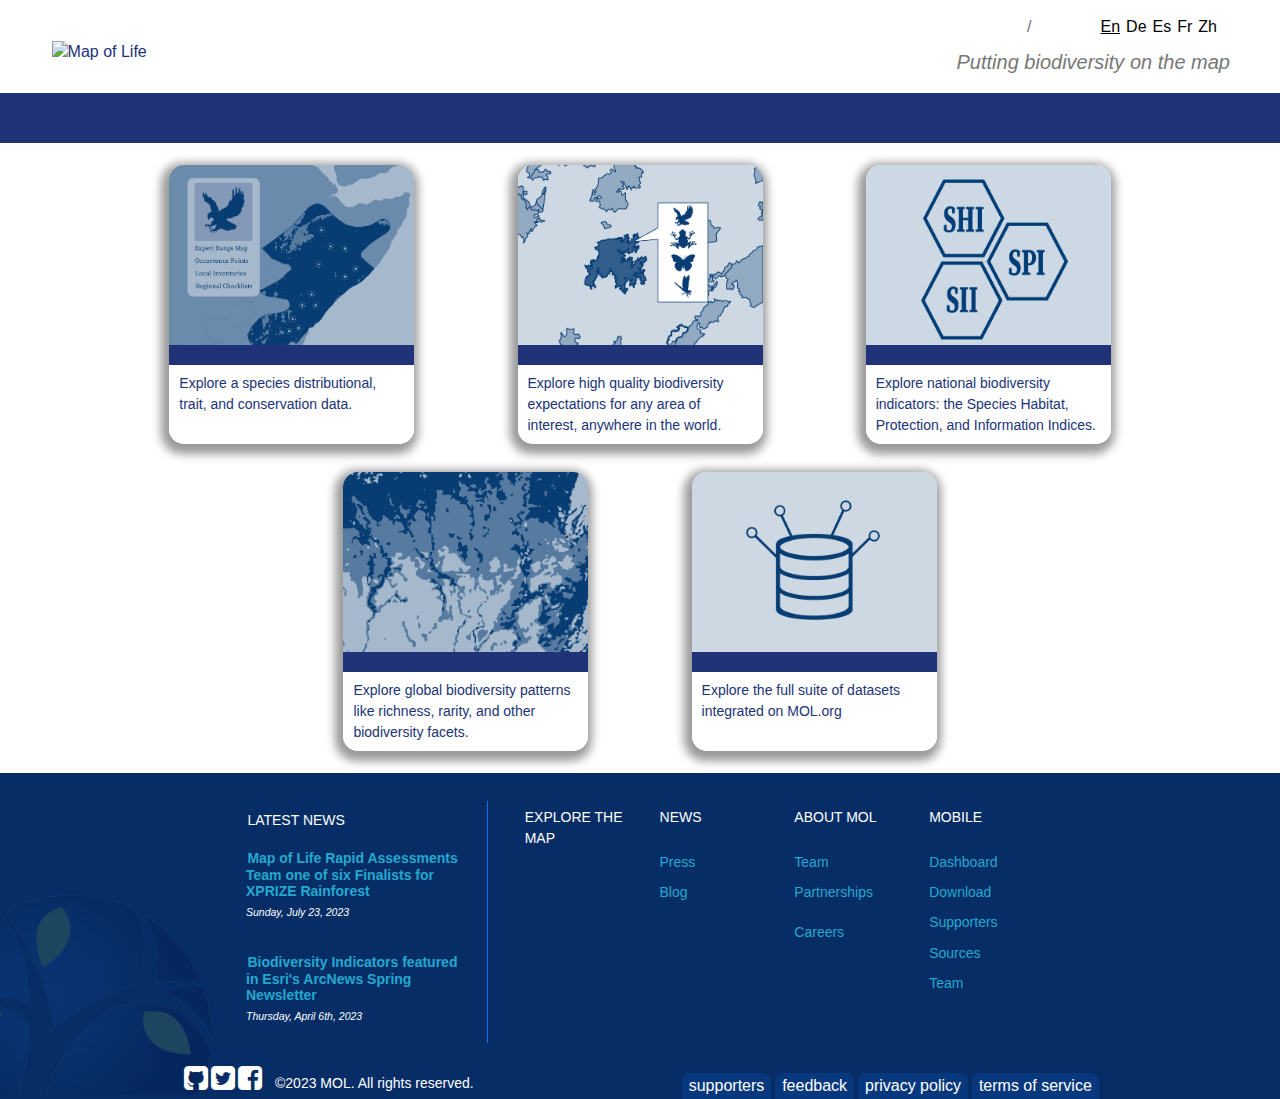
==== index.html @ b227415d "Auto-generated commit" ====
<!DOCTYPE html><html lang="en" data-critters-container=""><head><link rel="preconnect" href="https://mapoflife.github.io/landing-dev/https://fonts.gstatic.com" crossorigin="">
    <meta charset="utf-8">
    <title>Map of Life</title>
    <base href="/landing-dev">
    <meta name="viewport" content="width=device-width, initial-scale=1">
    <link rel="icon" type="image/x-icon" href="https://mapoflife.github.io/landing-dev/favicon.ico">
    <meta content="en" id="mol-lang">
    <meta content="/landing/" id="mol-url">
    <!-- <link class="no-prefix" href="https://fonts.googleapis.com/css?family=Roboto:300,400,500&display=swap" rel="stylesheet">-->
    <style type="text/css">@font-face{font-family:'Material Icons';font-style:normal;font-weight:400;src:url(https://fonts.gstatic.com/s/materialicons/v140/flUhRq6tzZclQEJ-Vdg-IuiaDsNcIhQ8tQ.woff2) format('woff2');}.material-icons{font-family:'Material Icons';font-weight:normal;font-style:normal;font-size:24px;line-height:1;letter-spacing:normal;text-transform:none;display:inline-block;white-space:nowrap;word-wrap:normal;direction:ltr;-webkit-font-feature-settings:'liga';-webkit-font-smoothing:antialiased;}</style>
  <style>@import"https://fonts.googleapis.com/css?family=Fira+Sans:400,500,500italic,400italic,300,300italic";@import"https://fonts.googleapis.com/icon?family=Material+Icons";html{--mat-option-selected-state-label-text-color:#203378;--mat-option-label-text-color:rgba(0, 0, 0, .87);--mat-option-hover-state-layer-color:rgba(0, 0, 0, .04);--mat-option-focus-state-layer-color:rgba(0, 0, 0, .04);--mat-option-selected-state-layer-color:rgba(0, 0, 0, .04)}html{--mat-optgroup-label-text-color:rgba(0, 0, 0, .87)}html{--mdc-filled-text-field-caret-color:#203378;--mdc-filled-text-field-focus-active-indicator-color:#203378;--mdc-filled-text-field-focus-label-text-color:rgba(32, 51, 120, .87);--mdc-filled-text-field-container-color:whitesmoke;--mdc-filled-text-field-disabled-container-color:#fafafa;--mdc-filled-text-field-label-text-color:rgba(0, 0, 0, .6);--mdc-filled-text-field-disabled-label-text-color:rgba(0, 0, 0, .38);--mdc-filled-text-field-input-text-color:rgba(0, 0, 0, .87);--mdc-filled-text-field-disabled-input-text-color:rgba(0, 0, 0, .38);--mdc-filled-text-field-input-text-placeholder-color:rgba(0, 0, 0, .6);--mdc-filled-text-field-error-focus-label-text-color:#e53935;--mdc-filled-text-field-error-label-text-color:#e53935;--mdc-filled-text-field-error-caret-color:#e53935;--mdc-filled-text-field-active-indicator-color:rgba(0, 0, 0, .42);--mdc-filled-text-field-disabled-active-indicator-color:rgba(0, 0, 0, .06);--mdc-filled-text-field-hover-active-indicator-color:rgba(0, 0, 0, .87);--mdc-filled-text-field-error-active-indicator-color:#e53935;--mdc-filled-text-field-error-focus-active-indicator-color:#e53935;--mdc-filled-text-field-error-hover-active-indicator-color:#e53935;--mdc-outlined-text-field-caret-color:#203378;--mdc-outlined-text-field-focus-outline-color:#203378;--mdc-outlined-text-field-focus-label-text-color:rgba(32, 51, 120, .87);--mdc-outlined-text-field-label-text-color:rgba(0, 0, 0, .6);--mdc-outlined-text-field-disabled-label-text-color:rgba(0, 0, 0, .38);--mdc-outlined-text-field-input-text-color:rgba(0, 0, 0, .87);--mdc-outlined-text-field-disabled-input-text-color:rgba(0, 0, 0, .38);--mdc-outlined-text-field-input-text-placeholder-color:rgba(0, 0, 0, .6);--mdc-outlined-text-field-error-caret-color:#e53935;--mdc-outlined-text-field-error-focus-label-text-color:#e53935;--mdc-outlined-text-field-error-label-text-color:#e53935;--mdc-outlined-text-field-outline-color:rgba(0, 0, 0, .38);--mdc-outlined-text-field-disabled-outline-color:rgba(0, 0, 0, .06);--mdc-outlined-text-field-hover-outline-color:rgba(0, 0, 0, .87);--mdc-outlined-text-field-error-focus-outline-color:#e53935;--mdc-outlined-text-field-error-hover-outline-color:#e53935;--mdc-outlined-text-field-error-outline-color:#e53935;--mat-form-field-disabled-input-text-placeholder-color:rgba(0, 0, 0, .38)}html{--mat-select-panel-background-color:white;--mat-select-enabled-trigger-text-color:rgba(0, 0, 0, .87);--mat-select-disabled-trigger-text-color:rgba(0, 0, 0, .38);--mat-select-placeholder-text-color:rgba(0, 0, 0, .6);--mat-select-enabled-arrow-color:rgba(0, 0, 0, .54);--mat-select-disabled-arrow-color:rgba(0, 0, 0, .38);--mat-select-focused-arrow-color:rgba(32, 51, 120, .87);--mat-select-invalid-arrow-color:rgba(229, 57, 53, .87)}html{--mat-autocomplete-background-color:white}html{--mat-menu-item-label-text-color:rgba(0, 0, 0, .87);--mat-menu-item-icon-color:rgba(0, 0, 0, .87);--mat-menu-item-hover-state-layer-color:rgba(0, 0, 0, .04);--mat-menu-item-focus-state-layer-color:rgba(0, 0, 0, .04);--mat-menu-container-color:white}html{--mat-paginator-container-text-color:rgba(0, 0, 0, .87);--mat-paginator-container-background-color:white;--mat-paginator-enabled-icon-color:rgba(0, 0, 0, .54);--mat-paginator-disabled-icon-color:rgba(0, 0, 0, .12)}html{--mat-paginator-container-size:56px}html{--mdc-checkbox-disabled-selected-icon-color:rgba(0, 0, 0, .38);--mdc-checkbox-disabled-unselected-icon-color:rgba(0, 0, 0, .38);--mdc-checkbox-selected-checkmark-color:#fff;--mdc-checkbox-selected-focus-icon-color:#394aae;--mdc-checkbox-selected-hover-icon-color:#394aae;--mdc-checkbox-selected-icon-color:#394aae;--mdc-checkbox-selected-pressed-icon-color:#394aae;--mdc-checkbox-unselected-focus-icon-color:#212121;--mdc-checkbox-unselected-hover-icon-color:#212121;--mdc-checkbox-unselected-icon-color:rgba(0, 0, 0, .54);--mdc-checkbox-unselected-pressed-icon-color:rgba(0, 0, 0, .54);--mdc-checkbox-selected-focus-state-layer-color:#394aae;--mdc-checkbox-selected-hover-state-layer-color:#394aae;--mdc-checkbox-selected-pressed-state-layer-color:#394aae;--mdc-checkbox-unselected-focus-state-layer-color:black;--mdc-checkbox-unselected-hover-state-layer-color:black;--mdc-checkbox-unselected-pressed-state-layer-color:black}html{--mdc-checkbox-state-layer-size:40px}html{--mat-table-background-color:white;--mat-table-header-headline-color:rgba(0, 0, 0, .87);--mat-table-row-item-label-text-color:rgba(0, 0, 0, .87);--mat-table-row-item-outline-color:rgba(0, 0, 0, .12)}html{--mat-table-header-container-height:56px;--mat-table-footer-container-height:52px;--mat-table-row-item-container-height:52px}html{--mat-badge-background-color:#203378;--mat-badge-text-color:white;--mat-badge-disabled-state-background-color:#b9b9b9;--mat-badge-disabled-state-text-color:rgba(0, 0, 0, .38)}html{--mat-bottom-sheet-container-text-color:rgba(0, 0, 0, .87);--mat-bottom-sheet-container-background-color:white}html{--mat-legacy-button-toggle-text-color:rgba(0, 0, 0, .38);--mat-legacy-button-toggle-state-layer-color:rgba(0, 0, 0, .12);--mat-legacy-button-toggle-selected-state-text-color:rgba(0, 0, 0, .54);--mat-legacy-button-toggle-selected-state-background-color:#e0e0e0;--mat-legacy-button-toggle-disabled-state-text-color:rgba(0, 0, 0, .26);--mat-legacy-button-toggle-disabled-state-background-color:#eeeeee;--mat-legacy-button-toggle-disabled-selected-state-background-color:#bdbdbd;--mat-standard-button-toggle-text-color:rgba(0, 0, 0, .87);--mat-standard-button-toggle-background-color:white;--mat-standard-button-toggle-state-layer-color:black;--mat-standard-button-toggle-selected-state-background-color:#e0e0e0;--mat-standard-button-toggle-selected-state-text-color:rgba(0, 0, 0, .87);--mat-standard-button-toggle-disabled-state-text-color:rgba(0, 0, 0, .26);--mat-standard-button-toggle-disabled-state-background-color:white;--mat-standard-button-toggle-disabled-selected-state-text-color:rgba(0, 0, 0, .87);--mat-standard-button-toggle-disabled-selected-state-background-color:#bdbdbd;--mat-standard-button-toggle-divider-color:#e0e0e0}html{--mat-standard-button-toggle-height:48px}html{--mat-datepicker-calendar-date-selected-state-text-color:white;--mat-datepicker-calendar-date-selected-state-background-color:#203378;--mat-datepicker-calendar-date-selected-disabled-state-background-color:rgba(32, 51, 120, .4);--mat-datepicker-calendar-date-today-selected-state-outline-color:white;--mat-datepicker-calendar-date-focus-state-background-color:rgba(32, 51, 120, .3);--mat-datepicker-calendar-date-hover-state-background-color:rgba(32, 51, 120, .3);--mat-datepicker-toggle-active-state-icon-color:#203378;--mat-datepicker-calendar-date-in-range-state-background-color:rgba(32, 51, 120, .2);--mat-datepicker-calendar-date-in-comparison-range-state-background-color:rgba(249, 171, 0, .2);--mat-datepicker-calendar-date-in-overlap-range-state-background-color:#a8dab5;--mat-datepicker-calendar-date-in-overlap-range-selected-state-background-color:#46a35e;--mat-datepicker-toggle-icon-color:rgba(0, 0, 0, .54);--mat-datepicker-calendar-body-label-text-color:rgba(0, 0, 0, .54);--mat-datepicker-calendar-period-button-icon-color:rgba(0, 0, 0, .54);--mat-datepicker-calendar-navigation-button-icon-color:rgba(0, 0, 0, .54);--mat-datepicker-calendar-header-divider-color:rgba(0, 0, 0, .12);--mat-datepicker-calendar-header-text-color:rgba(0, 0, 0, .54);--mat-datepicker-calendar-date-today-outline-color:rgba(0, 0, 0, .38);--mat-datepicker-calendar-date-today-disabled-state-outline-color:rgba(0, 0, 0, .18);--mat-datepicker-calendar-date-text-color:rgba(0, 0, 0, .87);--mat-datepicker-calendar-date-outline-color:transparent;--mat-datepicker-calendar-date-disabled-state-text-color:rgba(0, 0, 0, .38);--mat-datepicker-calendar-date-preview-state-outline-color:rgba(0, 0, 0, .24);--mat-datepicker-range-input-separator-color:rgba(0, 0, 0, .87);--mat-datepicker-range-input-disabled-state-separator-color:rgba(0, 0, 0, .38);--mat-datepicker-range-input-disabled-state-text-color:rgba(0, 0, 0, .38);--mat-datepicker-calendar-container-background-color:white;--mat-datepicker-calendar-container-text-color:rgba(0, 0, 0, .87)}html{--mat-divider-color:rgba(0, 0, 0, .12)}html{--mat-expansion-container-background-color:white;--mat-expansion-container-text-color:rgba(0, 0, 0, .87);--mat-expansion-actions-divider-color:rgba(0, 0, 0, .12);--mat-expansion-header-hover-state-layer-color:rgba(0, 0, 0, .04);--mat-expansion-header-focus-state-layer-color:rgba(0, 0, 0, .04);--mat-expansion-header-disabled-state-text-color:rgba(0, 0, 0, .26);--mat-expansion-header-text-color:rgba(0, 0, 0, .87);--mat-expansion-header-description-color:rgba(0, 0, 0, .54);--mat-expansion-header-indicator-color:rgba(0, 0, 0, .54)}html{--mat-expansion-header-collapsed-state-height:48px;--mat-expansion-header-expanded-state-height:64px}html{--mat-icon-color:inherit}html{--mat-sidenav-container-divider-color:rgba(0, 0, 0, .12);--mat-sidenav-container-background-color:white;--mat-sidenav-container-text-color:rgba(0, 0, 0, .87);--mat-sidenav-content-background-color:#fafafa;--mat-sidenav-content-text-color:rgba(0, 0, 0, .87);--mat-sidenav-scrim-color:rgba(0, 0, 0, .6)}html{--mat-stepper-header-icon-foreground-color:white;--mat-stepper-header-selected-state-icon-background-color:#203378;--mat-stepper-header-selected-state-icon-foreground-color:white;--mat-stepper-header-done-state-icon-background-color:#203378;--mat-stepper-header-done-state-icon-foreground-color:white;--mat-stepper-header-edit-state-icon-background-color:#203378;--mat-stepper-header-edit-state-icon-foreground-color:white;--mat-stepper-container-color:white;--mat-stepper-line-color:rgba(0, 0, 0, .12);--mat-stepper-header-hover-state-layer-color:rgba(0, 0, 0, .04);--mat-stepper-header-focus-state-layer-color:rgba(0, 0, 0, .04);--mat-stepper-header-label-text-color:rgba(0, 0, 0, .54);--mat-stepper-header-optional-label-text-color:rgba(0, 0, 0, .54);--mat-stepper-header-selected-state-label-text-color:rgba(0, 0, 0, .87);--mat-stepper-header-error-state-label-text-color:#e53935;--mat-stepper-header-icon-background-color:rgba(0, 0, 0, .54);--mat-stepper-header-error-state-icon-foreground-color:#e53935;--mat-stepper-header-error-state-icon-background-color:transparent}html{--mat-stepper-header-height:72px}html{--mat-toolbar-container-background-color:whitesmoke;--mat-toolbar-container-text-color:rgba(0, 0, 0, .87)}html{--mat-toolbar-standard-height:64px;--mat-toolbar-mobile-height:56px}body{font-family:Fira Sans,helvetica neue,Helvetica,Arial,lucida grande,sans-serif;font-weight:300;font-size:16px}html{height:100%;position:relative}body{height:100%;line-height:21px}html,body{height:100%}body{margin:0;font-family:Roboto,Helvetica Neue,sans-serif}html{scroll-behavior:smooth}body{font-family:Fira Sans Light,Helvetica Neue,Helvetica,Arial,Lucida Grande,sans-serif;font-weight:300;font-size:16px}html{min-height:100%;position:relative}body{line-height:21px}</style><link rel="stylesheet" href="https://mapoflife.github.io/landing-dev/styles.5b2dd0f882058c4e.css" media="print" onload="this.media='all'"><noscript><link rel="stylesheet" href="styles.5b2dd0f882058c4e.css"></noscript></head>
  <body class="mat-typography">
    <mol-root></mol-root>
  <script src="https://mapoflife.github.io/landing-dev/runtime.eef18d1cd9aa969c.js" type="module"></script><script src="https://mapoflife.github.io/landing-dev/polyfills.55c66929d2c905f0.js" type="module"></script><script src="https://mapoflife.github.io/landing-dev/scripts.741918227cf5d3e3.js" defer=""></script><script src="https://mapoflife.github.io/landing-dev/main.33355960b4bcccb6.js" type="module"></script>

</body></html>
---- styles.5b2dd0f882058c4e.css ----
@import"https://fonts.googleapis.com/css?family=Fira+Sans:400,500,500italic,400italic,300,300italic";@import"https://fonts.googleapis.com/icon?family=Material+Icons";.mat-ripple{overflow:hidden;position:relative}.mat-ripple:not(:empty){transform:translateZ(0)}.mat-ripple.mat-ripple-unbounded{overflow:visible}.mat-ripple-element{position:absolute;border-radius:50%;pointer-events:none;transition:opacity,transform 0ms cubic-bezier(0,0,.2,1);transform:scale3d(0,0,0)}.cdk-high-contrast-active .mat-ripple-element{display:none}.cdk-visually-hidden{border:0;clip:rect(0 0 0 0);height:1px;margin:-1px;overflow:hidden;padding:0;position:absolute;width:1px;white-space:nowrap;outline:0;-webkit-appearance:none;-moz-appearance:none;left:0}[dir=rtl] .cdk-visually-hidden{left:auto;right:0}.cdk-overlay-backdrop{position:absolute;inset:0;z-index:1000;pointer-events:auto;-webkit-tap-highlight-color:transparent;transition:opacity .4s cubic-bezier(.25,.8,.25,1);opacity:0}textarea.cdk-textarea-autosize{resize:none}textarea.cdk-textarea-autosize-measuring{padding:2px 0!important;box-sizing:content-box!important;height:auto!important;overflow:hidden!important}textarea.cdk-textarea-autosize-measuring-firefox{padding:2px 0!important;box-sizing:content-box!important;height:0!important}@keyframes cdk-text-field-autofill-start{}@keyframes cdk-text-field-autofill-end{}.cdk-text-field-autofill-monitored:-webkit-autofill{animation:cdk-text-field-autofill-start 0s 1ms}.cdk-text-field-autofill-monitored:not(:-webkit-autofill){animation:cdk-text-field-autofill-end 0s 1ms}.mat-focus-indicator{position:relative}.mat-focus-indicator:before{inset:0;position:absolute;box-sizing:border-box;pointer-events:none;display:var(--mat-focus-indicator-display, none);border:var(--mat-focus-indicator-border-width, 3px) var(--mat-focus-indicator-border-style, solid) var(--mat-focus-indicator-border-color, transparent);border-radius:var(--mat-focus-indicator-border-radius, 4px)}.mat-focus-indicator:focus:before{content:""}.cdk-high-contrast-active{--mat-focus-indicator-display: block}.mat-mdc-focus-indicator{position:relative}.mat-mdc-focus-indicator:before{inset:0;position:absolute;box-sizing:border-box;pointer-events:none;display:var(--mat-mdc-focus-indicator-display, none);border:var(--mat-mdc-focus-indicator-border-width, 3px) var(--mat-mdc-focus-indicator-border-style, solid) var(--mat-mdc-focus-indicator-border-color, transparent);border-radius:var(--mat-mdc-focus-indicator-border-radius, 4px)}.mat-mdc-focus-indicator:focus:before{content:""}.cdk-high-contrast-active{--mat-mdc-focus-indicator-display: block}.mat-ripple-element{background-color:#0000001a}html{--mat-option-selected-state-label-text-color: #203378;--mat-option-label-text-color: rgba(0, 0, 0, .87);--mat-option-hover-state-layer-color: rgba(0, 0, 0, .04);--mat-option-focus-state-layer-color: rgba(0, 0, 0, .04);--mat-option-selected-state-layer-color: rgba(0, 0, 0, .04)}.mat-accent{--mat-option-selected-state-label-text-color: #394aae}.mat-warn{--mat-option-selected-state-label-text-color: #e53935}html{--mat-optgroup-label-text-color: rgba(0, 0, 0, .87)}.mat-pseudo-checkbox-full{color:#0000008a}.mat-pseudo-checkbox-full.mat-pseudo-checkbox-disabled{color:#b0b0b0}.mat-primary .mat-pseudo-checkbox-checked.mat-pseudo-checkbox-minimal:after,.mat-primary .mat-pseudo-checkbox-indeterminate.mat-pseudo-checkbox-minimal:after{color:#203378}.mat-primary .mat-pseudo-checkbox-checked.mat-pseudo-checkbox-full,.mat-primary .mat-pseudo-checkbox-indeterminate.mat-pseudo-checkbox-full{background:#203378}.mat-primary .mat-pseudo-checkbox-checked.mat-pseudo-checkbox-full:after,.mat-primary .mat-pseudo-checkbox-indeterminate.mat-pseudo-checkbox-full:after{color:#fafafa}.mat-pseudo-checkbox-checked.mat-pseudo-checkbox-minimal:after,.mat-pseudo-checkbox-indeterminate.mat-pseudo-checkbox-minimal:after{color:#394aae}.mat-pseudo-checkbox-checked.mat-pseudo-checkbox-full,.mat-pseudo-checkbox-indeterminate.mat-pseudo-checkbox-full{background:#394aae}.mat-pseudo-checkbox-checked.mat-pseudo-checkbox-full:after,.mat-pseudo-checkbox-indeterminate.mat-pseudo-checkbox-full:after{color:#fafafa}.mat-accent .mat-pseudo-checkbox-checked.mat-pseudo-checkbox-minimal:after,.mat-accent .mat-pseudo-checkbox-indeterminate.mat-pseudo-checkbox-minimal:after{color:#394aae}.mat-accent .mat-pseudo-checkbox-checked.mat-pseudo-checkbox-full,.mat-accent .mat-pseudo-checkbox-indeterminate.mat-pseudo-checkbox-full{background:#394aae}.mat-accent .mat-pseudo-checkbox-checked.mat-pseudo-checkbox-full:after,.mat-accent .mat-pseudo-checkbox-indeterminate.mat-pseudo-checkbox-full:after{color:#fafafa}.mat-warn .mat-pseudo-checkbox-checked.mat-pseudo-checkbox-minimal:after,.mat-warn .mat-pseudo-checkbox-indeterminate.mat-pseudo-checkbox-minimal:after{color:#e53935}.mat-warn .mat-pseudo-checkbox-checked.mat-pseudo-checkbox-full,.mat-warn .mat-pseudo-checkbox-indeterminate.mat-pseudo-checkbox-full{background:#e53935}.mat-warn .mat-pseudo-checkbox-checked.mat-pseudo-checkbox-full:after,.mat-warn .mat-pseudo-checkbox-indeterminate.mat-pseudo-checkbox-full:after{color:#fafafa}.mat-pseudo-checkbox-disabled.mat-pseudo-checkbox-checked.mat-pseudo-checkbox-minimal:after,.mat-pseudo-checkbox-disabled.mat-pseudo-checkbox-indeterminate.mat-pseudo-checkbox-minimal:after{color:#b0b0b0}.mat-pseudo-checkbox-disabled.mat-pseudo-checkbox-checked.mat-pseudo-checkbox-full,.mat-pseudo-checkbox-disabled.mat-pseudo-checkbox-indeterminate.mat-pseudo-checkbox-full{background:#b0b0b0}.mat-app-background{background-color:#fafafa;color:#000000de}.mat-elevation-z0,.mat-mdc-elevation-specific.mat-elevation-z0{box-shadow:0 0 #0003,0 0 #00000024,0 0 #0000001f}.mat-elevation-z1,.mat-mdc-elevation-specific.mat-elevation-z1{box-shadow:0 2px 1px -1px #0003,0 1px 1px #00000024,0 1px 3px #0000001f}.mat-elevation-z2,.mat-mdc-elevation-specific.mat-elevation-z2{box-shadow:0 3px 1px -2px #0003,0 2px 2px #00000024,0 1px 5px #0000001f}.mat-elevation-z3,.mat-mdc-elevation-specific.mat-elevation-z3{box-shadow:0 3px 3px -2px #0003,0 3px 4px #00000024,0 1px 8px #0000001f}.mat-elevation-z4,.mat-mdc-elevation-specific.mat-elevation-z4{box-shadow:0 2px 4px -1px #0003,0 4px 5px #00000024,0 1px 10px #0000001f}.mat-elevation-z5,.mat-mdc-elevation-specific.mat-elevation-z5{box-shadow:0 3px 5px -1px #0003,0 5px 8px #00000024,0 1px 14px #0000001f}.mat-elevation-z6,.mat-mdc-elevation-specific.mat-elevation-z6{box-shadow:0 3px 5px -1px #0003,0 6px 10px #00000024,0 1px 18px #0000001f}.mat-elevation-z7,.mat-mdc-elevation-specific.mat-elevation-z7{box-shadow:0 4px 5px -2px #0003,0 7px 10px 1px #00000024,0 2px 16px 1px #0000001f}.mat-elevation-z8,.mat-mdc-elevation-specific.mat-elevation-z8{box-shadow:0 5px 5px -3px #0003,0 8px 10px 1px #00000024,0 3px 14px 2px #0000001f}.mat-elevation-z9,.mat-mdc-elevation-specific.mat-elevation-z9{box-shadow:0 5px 6px -3px #0003,0 9px 12px 1px #00000024,0 3px 16px 2px #0000001f}.mat-elevation-z10,.mat-mdc-elevation-specific.mat-elevation-z10{box-shadow:0 6px 6px -3px #0003,0 10px 14px 1px #00000024,0 4px 18px 3px #0000001f}.mat-elevation-z11,.mat-mdc-elevation-specific.mat-elevation-z11{box-shadow:0 6px 7px -4px #0003,0 11px 15px 1px #00000024,0 4px 20px 3px #0000001f}.mat-elevation-z12,.mat-mdc-elevation-specific.mat-elevation-z12{box-shadow:0 7px 8px -4px #0003,0 12px 17px 2px #00000024,0 5px 22px 4px #0000001f}.mat-elevation-z13,.mat-mdc-elevation-specific.mat-elevation-z13{box-shadow:0 7px 8px -4px #0003,0 13px 19px 2px #00000024,0 5px 24px 4px #0000001f}.mat-elevation-z14,.mat-mdc-elevation-specific.mat-elevation-z14{box-shadow:0 7px 9px -4px #0003,0 14px 21px 2px #00000024,0 5px 26px 4px #0000001f}.mat-elevation-z15,.mat-mdc-elevation-specific.mat-elevation-z15{box-shadow:0 8px 9px -5px #0003,0 15px 22px 2px #00000024,0 6px 28px 5px #0000001f}.mat-elevation-z16,.mat-mdc-elevation-specific.mat-elevation-z16{box-shadow:0 8px 10px -5px #0003,0 16px 24px 2px #00000024,0 6px 30px 5px #0000001f}.mat-elevation-z17,.mat-mdc-elevation-specific.mat-elevation-z17{box-shadow:0 8px 11px -5px #0003,0 17px 26px 2px #00000024,0 6px 32px 5px #0000001f}.mat-elevation-z18,.mat-mdc-elevation-specific.mat-elevation-z18{box-shadow:0 9px 11px -5px #0003,0 18px 28px 2px #00000024,0 7px 34px 6px #0000001f}.mat-elevation-z19,.mat-mdc-elevation-specific.mat-elevation-z19{box-shadow:0 9px 12px -6px #0003,0 19px 29px 2px #00000024,0 7px 36px 6px #0000001f}.mat-elevation-z20,.mat-mdc-elevation-specific.mat-elevation-z20{box-shadow:0 10px 13px -6px #0003,0 20px 31px 3px #00000024,0 8px 38px 7px #0000001f}.mat-elevation-z21,.mat-mdc-elevation-specific.mat-elevation-z21{box-shadow:0 10px 13px -6px #0003,0 21px 33px 3px #00000024,0 8px 40px 7px #0000001f}.mat-elevation-z22,.mat-mdc-elevation-specific.mat-elevation-z22{box-shadow:0 10px 14px -6px #0003,0 22px 35px 3px #00000024,0 8px 42px 7px #0000001f}.mat-elevation-z23,.mat-mdc-elevation-specific.mat-elevation-z23{box-shadow:0 11px 14px -7px #0003,0 23px 36px 3px #00000024,0 9px 44px 8px #0000001f}.mat-elevation-z24,.mat-mdc-elevation-specific.mat-elevation-z24{box-shadow:0 11px 15px -7px #0003,0 24px 38px 3px #00000024,0 9px 46px 8px #0000001f}.mat-theme-loaded-marker{display:none}.mat-mdc-card{--mdc-elevated-card-container-color: white;--mdc-elevated-card-container-elevation: 0px 2px 1px -1px rgba(0, 0, 0, .2), 0px 1px 1px 0px rgba(0, 0, 0, .14), 0px 1px 3px 0px rgba(0, 0, 0, .12);--mdc-outlined-card-container-color: white;--mdc-outlined-card-outline-color: rgba(0, 0, 0, .12);--mdc-outlined-card-container-elevation: 0px 0px 0px 0px rgba(0, 0, 0, .2), 0px 0px 0px 0px rgba(0, 0, 0, .14), 0px 0px 0px 0px rgba(0, 0, 0, .12);--mat-card-subtitle-text-color: rgba(0, 0, 0, .54)}.mat-mdc-progress-bar{--mdc-linear-progress-active-indicator-color: #203378;--mdc-linear-progress-track-color: rgba(32, 51, 120, .25)}.mat-mdc-progress-bar .mdc-linear-progress__buffer-dots{background-color:#20337840;background-color:var(--mdc-linear-progress-track-color, rgba(32, 51, 120, .25))}@media (forced-colors: active){.mat-mdc-progress-bar .mdc-linear-progress__buffer-dots{background-color:ButtonBorder}}@media all and (-ms-high-contrast: none),(-ms-high-contrast: active){.mat-mdc-progress-bar .mdc-linear-progress__buffer-dots{background-color:transparent;background-image:url("data:image/svg+xml,%3Csvg version='1.1' xmlns='http://www.w3.org/2000/svg' xmlns:xlink='http://www.w3.org/1999/xlink' x='0px' y='0px' enable-background='new 0 0 5 2' xml:space='preserve' viewBox='0 0 5 2' preserveAspectRatio='none slice'%3E%3Ccircle cx='1' cy='1' r='1' fill='rgba(32, 51, 120, 0.25)'/%3E%3C/svg%3E")}}.mat-mdc-progress-bar .mdc-linear-progress__buffer-bar{background-color:#20337840;background-color:var(--mdc-linear-progress-track-color, rgba(32, 51, 120, .25))}.mat-mdc-progress-bar.mat-accent{--mdc-linear-progress-active-indicator-color: #394aae;--mdc-linear-progress-track-color: rgba(57, 74, 174, .25)}.mat-mdc-progress-bar.mat-accent .mdc-linear-progress__buffer-dots{background-color:#394aae40;background-color:var(--mdc-linear-progress-track-color, rgba(57, 74, 174, .25))}@media (forced-colors: active){.mat-mdc-progress-bar.mat-accent .mdc-linear-progress__buffer-dots{background-color:ButtonBorder}}@media all and (-ms-high-contrast: none),(-ms-high-contrast: active){.mat-mdc-progress-bar.mat-accent .mdc-linear-progress__buffer-dots{background-color:transparent;background-image:url("data:image/svg+xml,%3Csvg version='1.1' xmlns='http://www.w3.org/2000/svg' xmlns:xlink='http://www.w3.org/1999/xlink' x='0px' y='0px' enable-background='new 0 0 5 2' xml:space='preserve' viewBox='0 0 5 2' preserveAspectRatio='none slice'%3E%3Ccircle cx='1' cy='1' r='1' fill='rgba(57, 74, 174, 0.25)'/%3E%3C/svg%3E")}}.mat-mdc-progress-bar.mat-accent .mdc-linear-progress__buffer-bar{background-color:#394aae40;background-color:var(--mdc-linear-progress-track-color, rgba(57, 74, 174, .25))}.mat-mdc-progress-bar.mat-warn{--mdc-linear-progress-active-indicator-color: #e53935;--mdc-linear-progress-track-color: rgba(229, 57, 53, .25)}@keyframes mdc-linear-progress-buffering{}.mat-mdc-progress-bar.mat-warn .mdc-linear-progress__buffer-dots{background-color:#e5393540;background-color:var(--mdc-linear-progress-track-color, rgba(229, 57, 53, .25))}@media (forced-colors: active){.mat-mdc-progress-bar.mat-warn .mdc-linear-progress__buffer-dots{background-color:ButtonBorder}}@media all and (-ms-high-contrast: none),(-ms-high-contrast: active){.mat-mdc-progress-bar.mat-warn .mdc-linear-progress__buffer-dots{background-color:transparent;background-image:url("data:image/svg+xml,%3Csvg version='1.1' xmlns='http://www.w3.org/2000/svg' xmlns:xlink='http://www.w3.org/1999/xlink' x='0px' y='0px' enable-background='new 0 0 5 2' xml:space='preserve' viewBox='0 0 5 2' preserveAspectRatio='none slice'%3E%3Ccircle cx='1' cy='1' r='1' fill='rgba(229, 57, 53, 0.25)'/%3E%3C/svg%3E")}}.mat-mdc-progress-bar.mat-warn .mdc-linear-progress__buffer-bar{background-color:#e5393540;background-color:var(--mdc-linear-progress-track-color, rgba(229, 57, 53, .25))}.mat-mdc-tooltip{--mdc-plain-tooltip-container-color: #616161;--mdc-plain-tooltip-supporting-text-color: #fff}html{--mdc-filled-text-field-caret-color: #203378;--mdc-filled-text-field-focus-active-indicator-color: #203378;--mdc-filled-text-field-focus-label-text-color: rgba(32, 51, 120, .87);--mdc-filled-text-field-container-color: whitesmoke;--mdc-filled-text-field-disabled-container-color: #fafafa;--mdc-filled-text-field-label-text-color: rgba(0, 0, 0, .6);--mdc-filled-text-field-disabled-label-text-color: rgba(0, 0, 0, .38);--mdc-filled-text-field-input-text-color: rgba(0, 0, 0, .87);--mdc-filled-text-field-disabled-input-text-color: rgba(0, 0, 0, .38);--mdc-filled-text-field-input-text-placeholder-color: rgba(0, 0, 0, .6);--mdc-filled-text-field-error-focus-label-text-color: #e53935;--mdc-filled-text-field-error-label-text-color: #e53935;--mdc-filled-text-field-error-caret-color: #e53935;--mdc-filled-text-field-active-indicator-color: rgba(0, 0, 0, .42);--mdc-filled-text-field-disabled-active-indicator-color: rgba(0, 0, 0, .06);--mdc-filled-text-field-hover-active-indicator-color: rgba(0, 0, 0, .87);--mdc-filled-text-field-error-active-indicator-color: #e53935;--mdc-filled-text-field-error-focus-active-indicator-color: #e53935;--mdc-filled-text-field-error-hover-active-indicator-color: #e53935;--mdc-outlined-text-field-caret-color: #203378;--mdc-outlined-text-field-focus-outline-color: #203378;--mdc-outlined-text-field-focus-label-text-color: rgba(32, 51, 120, .87);--mdc-outlined-text-field-label-text-color: rgba(0, 0, 0, .6);--mdc-outlined-text-field-disabled-label-text-color: rgba(0, 0, 0, .38);--mdc-outlined-text-field-input-text-color: rgba(0, 0, 0, .87);--mdc-outlined-text-field-disabled-input-text-color: rgba(0, 0, 0, .38);--mdc-outlined-text-field-input-text-placeholder-color: rgba(0, 0, 0, .6);--mdc-outlined-text-field-error-caret-color: #e53935;--mdc-outlined-text-field-error-focus-label-text-color: #e53935;--mdc-outlined-text-field-error-label-text-color: #e53935;--mdc-outlined-text-field-outline-color: rgba(0, 0, 0, .38);--mdc-outlined-text-field-disabled-outline-color: rgba(0, 0, 0, .06);--mdc-outlined-text-field-hover-outline-color: rgba(0, 0, 0, .87);--mdc-outlined-text-field-error-focus-outline-color: #e53935;--mdc-outlined-text-field-error-hover-outline-color: #e53935;--mdc-outlined-text-field-error-outline-color: #e53935;--mat-form-field-disabled-input-text-placeholder-color: rgba(0, 0, 0, .38)}.mat-mdc-form-field-error{color:var(--mdc-theme-error, #e53935)}.mat-mdc-form-field-subscript-wrapper,.mat-mdc-form-field-bottom-align:before{-moz-osx-font-smoothing:grayscale;-webkit-font-smoothing:antialiased;font-family:var(--mat-form-field-subscript-text-font);line-height:var(--mat-form-field-subscript-text-line-height);font-size:var(--mat-form-field-subscript-text-size);letter-spacing:var(--mat-form-field-subscript-text-tracking);font-weight:var(--mat-form-field-subscript-text-weight)}.mat-mdc-form-field-focus-overlay{background-color:#000000de}.mat-mdc-form-field:hover .mat-mdc-form-field-focus-overlay{opacity:.04}.mat-mdc-form-field.mat-focused .mat-mdc-form-field-focus-overlay{opacity:.12}.mat-mdc-form-field-type-mat-native-select .mat-mdc-form-field-infix:after{color:#0000008a}.mat-mdc-form-field-type-mat-native-select.mat-focused.mat-primary .mat-mdc-form-field-infix:after{color:#203378de}.mat-mdc-form-field-type-mat-native-select.mat-focused.mat-accent .mat-mdc-form-field-infix:after{color:#394aaede}.mat-mdc-form-field-type-mat-native-select.mat-focused.mat-warn .mat-mdc-form-field-infix:after{color:#e53935de}.mat-mdc-form-field-type-mat-native-select.mat-form-field-disabled .mat-mdc-form-field-infix:after{color:#00000061}.mat-mdc-form-field.mat-accent{--mdc-filled-text-field-caret-color: #394aae;--mdc-filled-text-field-focus-active-indicator-color: #394aae;--mdc-filled-text-field-focus-label-text-color: rgba(57, 74, 174, .87);--mdc-outlined-text-field-caret-color: #394aae;--mdc-outlined-text-field-focus-outline-color: #394aae;--mdc-outlined-text-field-focus-label-text-color: rgba(57, 74, 174, .87)}.mat-mdc-form-field.mat-warn{--mdc-filled-text-field-caret-color: #e53935;--mdc-filled-text-field-focus-active-indicator-color: #e53935;--mdc-filled-text-field-focus-label-text-color: rgba(229, 57, 53, .87);--mdc-outlined-text-field-caret-color: #e53935;--mdc-outlined-text-field-focus-outline-color: #e53935;--mdc-outlined-text-field-focus-label-text-color: rgba(229, 57, 53, .87)}.mat-mdc-form-field.mat-mdc-form-field.mat-mdc-form-field.mat-mdc-form-field.mat-mdc-form-field.mat-mdc-form-field .mdc-notched-outline__notch{border-left:1px solid transparent}[dir=rtl] .mat-mdc-form-field.mat-mdc-form-field.mat-mdc-form-field.mat-mdc-form-field.mat-mdc-form-field.mat-mdc-form-field .mdc-notched-outline__notch{border-left:none;border-right:1px solid transparent}.mat-mdc-form-field-infix{min-height:56px}.mat-mdc-text-field-wrapper .mat-mdc-form-field-flex .mat-mdc-floating-label{top:28px}.mat-mdc-text-field-wrapper.mdc-text-field--outlined .mdc-notched-outline--upgraded .mdc-floating-label--float-above{--mat-mdc-form-field-label-transform: translateY( -34.75px) scale(var(--mat-mdc-form-field-floating-label-scale, .75));transform:var(--mat-mdc-form-field-label-transform)}.mat-mdc-text-field-wrapper.mdc-text-field--outlined .mat-mdc-form-field-infix{padding-top:16px;padding-bottom:16px}.mat-mdc-text-field-wrapper:not(.mdc-text-field--outlined) .mat-mdc-form-field-infix{padding-top:24px;padding-bottom:8px}.mdc-text-field--no-label:not(.mdc-text-field--outlined):not(.mdc-text-field--textarea) .mat-mdc-form-field-infix{padding-top:16px;padding-bottom:16px}html{--mat-select-panel-background-color: white;--mat-select-enabled-trigger-text-color: rgba(0, 0, 0, .87);--mat-select-disabled-trigger-text-color: rgba(0, 0, 0, .38);--mat-select-placeholder-text-color: rgba(0, 0, 0, .6);--mat-select-enabled-arrow-color: rgba(0, 0, 0, .54);--mat-select-disabled-arrow-color: rgba(0, 0, 0, .38);--mat-select-focused-arrow-color: rgba(32, 51, 120, .87);--mat-select-invalid-arrow-color: rgba(229, 57, 53, .87)}html .mat-mdc-form-field.mat-accent{--mat-select-panel-background-color: white;--mat-select-enabled-trigger-text-color: rgba(0, 0, 0, .87);--mat-select-disabled-trigger-text-color: rgba(0, 0, 0, .38);--mat-select-placeholder-text-color: rgba(0, 0, 0, .6);--mat-select-enabled-arrow-color: rgba(0, 0, 0, .54);--mat-select-disabled-arrow-color: rgba(0, 0, 0, .38);--mat-select-focused-arrow-color: rgba(57, 74, 174, .87);--mat-select-invalid-arrow-color: rgba(229, 57, 53, .87)}html .mat-mdc-form-field.mat-warn{--mat-select-panel-background-color: white;--mat-select-enabled-trigger-text-color: rgba(0, 0, 0, .87);--mat-select-disabled-trigger-text-color: rgba(0, 0, 0, .38);--mat-select-placeholder-text-color: rgba(0, 0, 0, .6);--mat-select-enabled-arrow-color: rgba(0, 0, 0, .54);--mat-select-disabled-arrow-color: rgba(0, 0, 0, .38);--mat-select-focused-arrow-color: rgba(229, 57, 53, .87);--mat-select-invalid-arrow-color: rgba(229, 57, 53, .87)}html{--mat-autocomplete-background-color: white}.mat-mdc-dialog-container{--mdc-dialog-container-color: white;--mdc-dialog-subhead-color: rgba(0, 0, 0, .87);--mdc-dialog-supporting-text-color: rgba(0, 0, 0, .6)}.mat-mdc-standard-chip{--mdc-chip-disabled-label-text-color: #212121;--mdc-chip-elevated-container-color: #e0e0e0;--mdc-chip-elevated-disabled-container-color: #e0e0e0;--mdc-chip-focus-state-layer-color: black;--mdc-chip-focus-state-layer-opacity: .12;--mdc-chip-label-text-color: #212121;--mdc-chip-with-icon-icon-color: #212121;--mdc-chip-with-icon-disabled-icon-color: #212121;--mdc-chip-with-icon-selected-icon-color: #212121;--mdc-chip-with-trailing-icon-disabled-trailing-icon-color: #212121;--mdc-chip-with-trailing-icon-trailing-icon-color: #212121}.mat-mdc-standard-chip.mat-mdc-chip-selected.mat-primary,.mat-mdc-standard-chip.mat-mdc-chip-highlighted.mat-primary{--mdc-chip-disabled-label-text-color: white;--mdc-chip-elevated-container-color: #203378;--mdc-chip-elevated-disabled-container-color: #203378;--mdc-chip-focus-state-layer-color: black;--mdc-chip-focus-state-layer-opacity: .12;--mdc-chip-label-text-color: white;--mdc-chip-with-icon-icon-color: white;--mdc-chip-with-icon-disabled-icon-color: white;--mdc-chip-with-icon-selected-icon-color: white;--mdc-chip-with-trailing-icon-disabled-trailing-icon-color: white;--mdc-chip-with-trailing-icon-trailing-icon-color: white}.mat-mdc-standard-chip.mat-mdc-chip-selected.mat-accent,.mat-mdc-standard-chip.mat-mdc-chip-highlighted.mat-accent{--mdc-chip-disabled-label-text-color: white;--mdc-chip-elevated-container-color: #394aae;--mdc-chip-elevated-disabled-container-color: #394aae;--mdc-chip-focus-state-layer-color: black;--mdc-chip-focus-state-layer-opacity: .12;--mdc-chip-label-text-color: white;--mdc-chip-with-icon-icon-color: white;--mdc-chip-with-icon-disabled-icon-color: white;--mdc-chip-with-icon-selected-icon-color: white;--mdc-chip-with-trailing-icon-disabled-trailing-icon-color: white;--mdc-chip-with-trailing-icon-trailing-icon-color: white}.mat-mdc-standard-chip.mat-mdc-chip-selected.mat-warn,.mat-mdc-standard-chip.mat-mdc-chip-highlighted.mat-warn{--mdc-chip-disabled-label-text-color: white;--mdc-chip-elevated-container-color: #e53935;--mdc-chip-elevated-disabled-container-color: #e53935;--mdc-chip-focus-state-layer-color: black;--mdc-chip-focus-state-layer-opacity: .12;--mdc-chip-label-text-color: white;--mdc-chip-with-icon-icon-color: white;--mdc-chip-with-icon-disabled-icon-color: white;--mdc-chip-with-icon-selected-icon-color: white;--mdc-chip-with-trailing-icon-disabled-trailing-icon-color: white;--mdc-chip-with-trailing-icon-trailing-icon-color: white}.mat-mdc-chip.mat-mdc-standard-chip{--mdc-chip-container-height: 32px}.mat-mdc-slide-toggle{--mdc-switch-selected-focus-state-layer-color: #1c2e70;--mdc-switch-selected-handle-color: #1c2e70;--mdc-switch-selected-hover-state-layer-color: #1c2e70;--mdc-switch-selected-pressed-state-layer-color: #1c2e70;--mdc-switch-selected-focus-handle-color: #0b1448;--mdc-switch-selected-hover-handle-color: #0b1448;--mdc-switch-selected-pressed-handle-color: #0b1448;--mdc-switch-selected-focus-track-color: #6370a1;--mdc-switch-selected-hover-track-color: #6370a1;--mdc-switch-selected-pressed-track-color: #6370a1;--mdc-switch-selected-track-color: #6370a1;--mdc-switch-disabled-selected-handle-color: #424242;--mdc-switch-disabled-selected-icon-color: #fff;--mdc-switch-disabled-selected-track-color: #424242;--mdc-switch-disabled-unselected-handle-color: #424242;--mdc-switch-disabled-unselected-icon-color: #fff;--mdc-switch-disabled-unselected-track-color: #424242;--mdc-switch-handle-surface-color: var(--mdc-theme-surface, #fff);--mdc-switch-handle-elevation-shadow: 0px 2px 1px -1px rgba(0, 0, 0, .2), 0px 1px 1px 0px rgba(0, 0, 0, .14), 0px 1px 3px 0px rgba(0, 0, 0, .12);--mdc-switch-handle-shadow-color: black;--mdc-switch-disabled-handle-elevation-shadow: 0px 0px 0px 0px rgba(0, 0, 0, .2), 0px 0px 0px 0px rgba(0, 0, 0, .14), 0px 0px 0px 0px rgba(0, 0, 0, .12);--mdc-switch-selected-icon-color: #fff;--mdc-switch-unselected-focus-handle-color: #212121;--mdc-switch-unselected-focus-state-layer-color: #424242;--mdc-switch-unselected-focus-track-color: #e0e0e0;--mdc-switch-unselected-handle-color: #616161;--mdc-switch-unselected-hover-handle-color: #212121;--mdc-switch-unselected-hover-state-layer-color: #424242;--mdc-switch-unselected-hover-track-color: #e0e0e0;--mdc-switch-unselected-icon-color: #fff;--mdc-switch-unselected-pressed-handle-color: #212121;--mdc-switch-unselected-pressed-state-layer-color: #424242;--mdc-switch-unselected-pressed-track-color: #e0e0e0;--mdc-switch-unselected-track-color: #e0e0e0}.mat-mdc-slide-toggle .mdc-form-field{color:var(--mdc-theme-text-primary-on-background, rgba(0, 0, 0, .87))}.mat-mdc-slide-toggle .mdc-switch--disabled+label{color:#00000061}.mat-mdc-slide-toggle.mat-accent{--mdc-switch-selected-focus-state-layer-color: #394aae;--mdc-switch-selected-handle-color: #394aae;--mdc-switch-selected-hover-state-layer-color: #394aae;--mdc-switch-selected-pressed-state-layer-color: #394aae;--mdc-switch-selected-focus-handle-color: #1b278d;--mdc-switch-selected-hover-handle-color: #1b278d;--mdc-switch-selected-pressed-handle-color: #1b278d;--mdc-switch-selected-focus-track-color: #7985cb;--mdc-switch-selected-hover-track-color: #7985cb;--mdc-switch-selected-pressed-track-color: #7985cb;--mdc-switch-selected-track-color: #7985cb}.mat-mdc-slide-toggle.mat-warn{--mdc-switch-selected-focus-state-layer-color: #e53935;--mdc-switch-selected-handle-color: #e53935;--mdc-switch-selected-hover-state-layer-color: #e53935;--mdc-switch-selected-pressed-state-layer-color: #e53935;--mdc-switch-selected-focus-handle-color: #b71c1c;--mdc-switch-selected-hover-handle-color: #b71c1c;--mdc-switch-selected-pressed-handle-color: #b71c1c;--mdc-switch-selected-focus-track-color: #e57373;--mdc-switch-selected-hover-track-color: #e57373;--mdc-switch-selected-pressed-track-color: #e57373;--mdc-switch-selected-track-color: #e57373}.mat-mdc-slide-toggle{--mdc-switch-state-layer-size: 48px}.mat-mdc-radio-button .mdc-form-field{color:var(--mdc-theme-text-primary-on-background, rgba(0, 0, 0, .87))}.mat-mdc-radio-button.mat-primary{--mdc-radio-disabled-selected-icon-color: #000;--mdc-radio-disabled-unselected-icon-color: #000;--mdc-radio-unselected-hover-icon-color: #212121;--mdc-radio-unselected-icon-color: rgba(0, 0, 0, .54);--mdc-radio-unselected-pressed-icon-color: rgba(0, 0, 0, .54);--mdc-radio-selected-focus-icon-color: #203378;--mdc-radio-selected-hover-icon-color: #203378;--mdc-radio-selected-icon-color: #203378;--mdc-radio-selected-pressed-icon-color: #203378;--mat-radio-ripple-color: #000;--mat-radio-checked-ripple-color: #203378;--mat-radio-disabled-label-color: rgba(0, 0, 0, .38)}.mat-mdc-radio-button.mat-accent{--mdc-radio-disabled-selected-icon-color: #000;--mdc-radio-disabled-unselected-icon-color: #000;--mdc-radio-unselected-hover-icon-color: #212121;--mdc-radio-unselected-icon-color: rgba(0, 0, 0, .54);--mdc-radio-unselected-pressed-icon-color: rgba(0, 0, 0, .54);--mdc-radio-selected-focus-icon-color: #394aae;--mdc-radio-selected-hover-icon-color: #394aae;--mdc-radio-selected-icon-color: #394aae;--mdc-radio-selected-pressed-icon-color: #394aae;--mat-radio-ripple-color: #000;--mat-radio-checked-ripple-color: #394aae;--mat-radio-disabled-label-color: rgba(0, 0, 0, .38)}.mat-mdc-radio-button.mat-warn{--mdc-radio-disabled-selected-icon-color: #000;--mdc-radio-disabled-unselected-icon-color: #000;--mdc-radio-unselected-hover-icon-color: #212121;--mdc-radio-unselected-icon-color: rgba(0, 0, 0, .54);--mdc-radio-unselected-pressed-icon-color: rgba(0, 0, 0, .54);--mdc-radio-selected-focus-icon-color: #e53935;--mdc-radio-selected-hover-icon-color: #e53935;--mdc-radio-selected-icon-color: #e53935;--mdc-radio-selected-pressed-icon-color: #e53935;--mat-radio-ripple-color: #000;--mat-radio-checked-ripple-color: #e53935;--mat-radio-disabled-label-color: rgba(0, 0, 0, .38)}.mat-mdc-radio-button .mdc-radio{--mdc-radio-state-layer-size: 40px}.mat-mdc-slider{--mdc-slider-label-container-color: black;--mdc-slider-label-label-text-color: white;--mdc-slider-disabled-handle-color: #000;--mdc-slider-disabled-active-track-color: #000;--mdc-slider-disabled-inactive-track-color: #000;--mdc-slider-with-tick-marks-disabled-container-color: #000;--mat-mdc-slider-value-indicator-opacity: .6}.mat-mdc-slider.mat-primary{--mdc-slider-handle-color: #203378;--mdc-slider-focus-handle-color: #203378;--mdc-slider-hover-handle-color: #203378;--mdc-slider-active-track-color: #203378;--mdc-slider-inactive-track-color: #203378;--mdc-slider-with-tick-marks-active-container-color: #fff;--mdc-slider-with-tick-marks-inactive-container-color: #203378;--mat-mdc-slider-ripple-color: #203378;--mat-mdc-slider-hover-ripple-color: rgba(32, 51, 120, .05);--mat-mdc-slider-focus-ripple-color: rgba(32, 51, 120, .2)}.mat-mdc-slider.mat-accent{--mdc-slider-handle-color: #394aae;--mdc-slider-focus-handle-color: #394aae;--mdc-slider-hover-handle-color: #394aae;--mdc-slider-active-track-color: #394aae;--mdc-slider-inactive-track-color: #394aae;--mdc-slider-with-tick-marks-active-container-color: #fff;--mdc-slider-with-tick-marks-inactive-container-color: #394aae;--mat-mdc-slider-ripple-color: #394aae;--mat-mdc-slider-hover-ripple-color: rgba(57, 74, 174, .05);--mat-mdc-slider-focus-ripple-color: rgba(57, 74, 174, .2)}.mat-mdc-slider.mat-warn{--mdc-slider-handle-color: #e53935;--mdc-slider-focus-handle-color: #e53935;--mdc-slider-hover-handle-color: #e53935;--mdc-slider-active-track-color: #e53935;--mdc-slider-inactive-track-color: #e53935;--mdc-slider-with-tick-marks-active-container-color: #fff;--mdc-slider-with-tick-marks-inactive-container-color: #e53935;--mat-mdc-slider-ripple-color: #e53935;--mat-mdc-slider-hover-ripple-color: rgba(229, 57, 53, .05);--mat-mdc-slider-focus-ripple-color: rgba(229, 57, 53, .2)}html{--mat-menu-item-label-text-color: rgba(0, 0, 0, .87);--mat-menu-item-icon-color: rgba(0, 0, 0, .87);--mat-menu-item-hover-state-layer-color: rgba(0, 0, 0, .04);--mat-menu-item-focus-state-layer-color: rgba(0, 0, 0, .04);--mat-menu-container-color: white}.mat-mdc-list-base{--mdc-list-list-item-label-text-color: rgba(0, 0, 0, .87);--mdc-list-list-item-supporting-text-color: rgba(0, 0, 0, .54);--mdc-list-list-item-leading-icon-color: rgba(0, 0, 0, .38);--mdc-list-list-item-trailing-supporting-text-color: rgba(0, 0, 0, .38);--mdc-list-list-item-trailing-icon-color: rgba(0, 0, 0, .38);--mdc-list-list-item-selected-trailing-icon-color: rgba(0, 0, 0, .38);--mdc-list-list-item-disabled-label-text-color: black;--mdc-list-list-item-disabled-leading-icon-color: black;--mdc-list-list-item-disabled-trailing-icon-color: black;--mdc-list-list-item-hover-label-text-color: rgba(0, 0, 0, .87);--mdc-list-list-item-hover-leading-icon-color: rgba(0, 0, 0, .38);--mdc-list-list-item-hover-trailing-icon-color: rgba(0, 0, 0, .38);--mdc-list-list-item-focus-label-text-color: rgba(0, 0, 0, .87);--mdc-list-list-item-hover-state-layer-color: black;--mdc-list-list-item-hover-state-layer-opacity: .04;--mdc-list-list-item-focus-state-layer-color: black;--mdc-list-list-item-focus-state-layer-opacity: .12}.mdc-list-item__start,.mdc-list-item__end{--mdc-radio-disabled-selected-icon-color: #000;--mdc-radio-disabled-unselected-icon-color: #000;--mdc-radio-unselected-hover-icon-color: #212121;--mdc-radio-unselected-icon-color: rgba(0, 0, 0, .54);--mdc-radio-unselected-pressed-icon-color: rgba(0, 0, 0, .54);--mdc-radio-selected-focus-icon-color: #203378;--mdc-radio-selected-hover-icon-color: #203378;--mdc-radio-selected-icon-color: #203378;--mdc-radio-selected-pressed-icon-color: #203378}.mat-accent .mdc-list-item__start,.mat-accent .mdc-list-item__end{--mdc-radio-disabled-selected-icon-color: #000;--mdc-radio-disabled-unselected-icon-color: #000;--mdc-radio-unselected-hover-icon-color: #212121;--mdc-radio-unselected-icon-color: rgba(0, 0, 0, .54);--mdc-radio-unselected-pressed-icon-color: rgba(0, 0, 0, .54);--mdc-radio-selected-focus-icon-color: #394aae;--mdc-radio-selected-hover-icon-color: #394aae;--mdc-radio-selected-icon-color: #394aae;--mdc-radio-selected-pressed-icon-color: #394aae}.mat-warn .mdc-list-item__start,.mat-warn .mdc-list-item__end{--mdc-radio-disabled-selected-icon-color: #000;--mdc-radio-disabled-unselected-icon-color: #000;--mdc-radio-unselected-hover-icon-color: #212121;--mdc-radio-unselected-icon-color: rgba(0, 0, 0, .54);--mdc-radio-unselected-pressed-icon-color: rgba(0, 0, 0, .54);--mdc-radio-selected-focus-icon-color: #e53935;--mdc-radio-selected-hover-icon-color: #e53935;--mdc-radio-selected-icon-color: #e53935;--mdc-radio-selected-pressed-icon-color: #e53935}.mat-mdc-list-option{--mdc-checkbox-disabled-selected-icon-color: rgba(0, 0, 0, .38);--mdc-checkbox-disabled-unselected-icon-color: rgba(0, 0, 0, .38);--mdc-checkbox-selected-checkmark-color: #fff;--mdc-checkbox-selected-focus-icon-color: #203378;--mdc-checkbox-selected-hover-icon-color: #203378;--mdc-checkbox-selected-icon-color: #203378;--mdc-checkbox-selected-pressed-icon-color: #203378;--mdc-checkbox-unselected-focus-icon-color: #212121;--mdc-checkbox-unselected-hover-icon-color: #212121;--mdc-checkbox-unselected-icon-color: rgba(0, 0, 0, .54);--mdc-checkbox-unselected-pressed-icon-color: rgba(0, 0, 0, .54);--mdc-checkbox-selected-focus-state-layer-color: #203378;--mdc-checkbox-selected-hover-state-layer-color: #203378;--mdc-checkbox-selected-pressed-state-layer-color: #203378;--mdc-checkbox-unselected-focus-state-layer-color: black;--mdc-checkbox-unselected-hover-state-layer-color: black;--mdc-checkbox-unselected-pressed-state-layer-color: black}.mat-mdc-list-option.mat-accent{--mdc-checkbox-disabled-selected-icon-color: rgba(0, 0, 0, .38);--mdc-checkbox-disabled-unselected-icon-color: rgba(0, 0, 0, .38);--mdc-checkbox-selected-checkmark-color: #fff;--mdc-checkbox-selected-focus-icon-color: #394aae;--mdc-checkbox-selected-hover-icon-color: #394aae;--mdc-checkbox-selected-icon-color: #394aae;--mdc-checkbox-selected-pressed-icon-color: #394aae;--mdc-checkbox-unselected-focus-icon-color: #212121;--mdc-checkbox-unselected-hover-icon-color: #212121;--mdc-checkbox-unselected-icon-color: rgba(0, 0, 0, .54);--mdc-checkbox-unselected-pressed-icon-color: rgba(0, 0, 0, .54);--mdc-checkbox-selected-focus-state-layer-color: #394aae;--mdc-checkbox-selected-hover-state-layer-color: #394aae;--mdc-checkbox-selected-pressed-state-layer-color: #394aae;--mdc-checkbox-unselected-focus-state-layer-color: black;--mdc-checkbox-unselected-hover-state-layer-color: black;--mdc-checkbox-unselected-pressed-state-layer-color: black}.mat-mdc-list-option.mat-warn{--mdc-checkbox-disabled-selected-icon-color: rgba(0, 0, 0, .38);--mdc-checkbox-disabled-unselected-icon-color: rgba(0, 0, 0, .38);--mdc-checkbox-selected-checkmark-color: #fff;--mdc-checkbox-selected-focus-icon-color: #e53935;--mdc-checkbox-selected-hover-icon-color: #e53935;--mdc-checkbox-selected-icon-color: #e53935;--mdc-checkbox-selected-pressed-icon-color: #e53935;--mdc-checkbox-unselected-focus-icon-color: #212121;--mdc-checkbox-unselected-hover-icon-color: #212121;--mdc-checkbox-unselected-icon-color: rgba(0, 0, 0, .54);--mdc-checkbox-unselected-pressed-icon-color: rgba(0, 0, 0, .54);--mdc-checkbox-selected-focus-state-layer-color: #e53935;--mdc-checkbox-selected-hover-state-layer-color: #e53935;--mdc-checkbox-selected-pressed-state-layer-color: #e53935;--mdc-checkbox-unselected-focus-state-layer-color: black;--mdc-checkbox-unselected-hover-state-layer-color: black;--mdc-checkbox-unselected-pressed-state-layer-color: black}.mat-mdc-list-base.mat-mdc-list-base .mdc-list-item--selected .mdc-list-item__primary-text,.mat-mdc-list-base.mat-mdc-list-base .mdc-list-item--activated .mdc-list-item__primary-text,.mat-mdc-list-base.mat-mdc-list-base .mdc-list-item--selected.mdc-list-item--with-leading-icon .mdc-list-item__start,.mat-mdc-list-base.mat-mdc-list-base .mdc-list-item--activated.mdc-list-item--with-leading-icon .mdc-list-item__start{color:#203378}.mat-mdc-list-base .mdc-list-item--disabled .mdc-list-item__start,.mat-mdc-list-base .mdc-list-item--disabled .mdc-list-item__content,.mat-mdc-list-base .mdc-list-item--disabled .mdc-list-item__end{opacity:1}.mat-mdc-list-base{--mdc-list-list-item-one-line-container-height: 48px;--mdc-list-list-item-two-line-container-height: 64px;--mdc-list-list-item-three-line-container-height: 88px}.mat-mdc-list-item.mdc-list-item--with-leading-avatar.mdc-list-item--with-one-line,.mat-mdc-list-item.mdc-list-item--with-leading-checkbox.mdc-list-item--with-one-line,.mat-mdc-list-item.mdc-list-item--with-leading-icon.mdc-list-item--with-one-line{height:56px}.mat-mdc-list-item.mdc-list-item--with-leading-avatar.mdc-list-item--with-two-lines,.mat-mdc-list-item.mdc-list-item--with-leading-checkbox.mdc-list-item--with-two-lines,.mat-mdc-list-item.mdc-list-item--with-leading-icon.mdc-list-item--with-two-lines{height:72px}html{--mat-paginator-container-text-color: rgba(0, 0, 0, .87);--mat-paginator-container-background-color: white;--mat-paginator-enabled-icon-color: rgba(0, 0, 0, .54);--mat-paginator-disabled-icon-color: rgba(0, 0, 0, .12)}html{--mat-paginator-container-size: 56px}.mat-mdc-paginator .mat-mdc-form-field-infix{min-height:40px}.mat-mdc-paginator .mat-mdc-text-field-wrapper .mat-mdc-form-field-flex .mat-mdc-floating-label{top:20px}.mat-mdc-paginator .mat-mdc-text-field-wrapper.mdc-text-field--outlined .mdc-notched-outline--upgraded .mdc-floating-label--float-above{--mat-mdc-form-field-label-transform: translateY( -26.75px) scale(var(--mat-mdc-form-field-floating-label-scale, .75));transform:var(--mat-mdc-form-field-label-transform)}.mat-mdc-paginator .mat-mdc-text-field-wrapper.mdc-text-field--outlined .mat-mdc-form-field-infix{padding-top:8px;padding-bottom:8px}.mat-mdc-paginator .mat-mdc-text-field-wrapper:not(.mdc-text-field--outlined) .mat-mdc-form-field-infix{padding-top:8px;padding-bottom:8px}.mat-mdc-paginator .mdc-text-field--no-label:not(.mdc-text-field--outlined):not(.mdc-text-field--textarea) .mat-mdc-form-field-infix{padding-top:8px;padding-bottom:8px}.mat-mdc-paginator .mat-mdc-text-field-wrapper:not(.mdc-text-field--outlined) .mat-mdc-floating-label{display:none}.mat-mdc-tab-group,.mat-mdc-tab-nav-bar{--mdc-tab-indicator-active-indicator-color: #203378;--mat-tab-header-disabled-ripple-color: rgba(0, 0, 0, .38);--mat-tab-header-pagination-icon-color: #000;--mat-tab-header-inactive-label-text-color: rgba(0, 0, 0, .6);--mat-tab-header-active-label-text-color: #203378;--mat-tab-header-active-ripple-color: #203378;--mat-tab-header-inactive-ripple-color: #203378;--mat-tab-header-inactive-focus-label-text-color: rgba(0, 0, 0, .6);--mat-tab-header-inactive-hover-label-text-color: rgba(0, 0, 0, .6);--mat-tab-header-active-focus-label-text-color: #203378;--mat-tab-header-active-hover-label-text-color: #203378;--mat-tab-header-active-focus-indicator-color: #203378;--mat-tab-header-active-hover-indicator-color: #203378}.mat-mdc-tab-group.mat-accent,.mat-mdc-tab-nav-bar.mat-accent{--mdc-tab-indicator-active-indicator-color: #394aae;--mat-tab-header-disabled-ripple-color: rgba(0, 0, 0, .38);--mat-tab-header-pagination-icon-color: #000;--mat-tab-header-inactive-label-text-color: rgba(0, 0, 0, .6);--mat-tab-header-active-label-text-color: #394aae;--mat-tab-header-active-ripple-color: #394aae;--mat-tab-header-inactive-ripple-color: #394aae;--mat-tab-header-inactive-focus-label-text-color: rgba(0, 0, 0, .6);--mat-tab-header-inactive-hover-label-text-color: rgba(0, 0, 0, .6);--mat-tab-header-active-focus-label-text-color: #394aae;--mat-tab-header-active-hover-label-text-color: #394aae;--mat-tab-header-active-focus-indicator-color: #394aae;--mat-tab-header-active-hover-indicator-color: #394aae}.mat-mdc-tab-group.mat-warn,.mat-mdc-tab-nav-bar.mat-warn{--mdc-tab-indicator-active-indicator-color: #e53935;--mat-tab-header-disabled-ripple-color: rgba(0, 0, 0, .38);--mat-tab-header-pagination-icon-color: #000;--mat-tab-header-inactive-label-text-color: rgba(0, 0, 0, .6);--mat-tab-header-active-label-text-color: #e53935;--mat-tab-header-active-ripple-color: #e53935;--mat-tab-header-inactive-ripple-color: #e53935;--mat-tab-header-inactive-focus-label-text-color: rgba(0, 0, 0, .6);--mat-tab-header-inactive-hover-label-text-color: rgba(0, 0, 0, .6);--mat-tab-header-active-focus-label-text-color: #e53935;--mat-tab-header-active-hover-label-text-color: #e53935;--mat-tab-header-active-focus-indicator-color: #e53935;--mat-tab-header-active-hover-indicator-color: #e53935}.mat-mdc-tab-group.mat-background-primary,.mat-mdc-tab-nav-bar.mat-background-primary{--mat-tab-header-with-background-background-color: #203378;--mat-tab-header-with-background-foreground-color: white}.mat-mdc-tab-group.mat-background-accent,.mat-mdc-tab-nav-bar.mat-background-accent{--mat-tab-header-with-background-background-color: #394aae;--mat-tab-header-with-background-foreground-color: white}.mat-mdc-tab-group.mat-background-warn,.mat-mdc-tab-nav-bar.mat-background-warn{--mat-tab-header-with-background-background-color: #e53935;--mat-tab-header-with-background-foreground-color: white}.mat-mdc-tab-header{--mdc-secondary-navigation-tab-container-height: 48px}html{--mdc-checkbox-disabled-selected-icon-color: rgba(0, 0, 0, .38);--mdc-checkbox-disabled-unselected-icon-color: rgba(0, 0, 0, .38);--mdc-checkbox-selected-checkmark-color: #fff;--mdc-checkbox-selected-focus-icon-color: #394aae;--mdc-checkbox-selected-hover-icon-color: #394aae;--mdc-checkbox-selected-icon-color: #394aae;--mdc-checkbox-selected-pressed-icon-color: #394aae;--mdc-checkbox-unselected-focus-icon-color: #212121;--mdc-checkbox-unselected-hover-icon-color: #212121;--mdc-checkbox-unselected-icon-color: rgba(0, 0, 0, .54);--mdc-checkbox-unselected-pressed-icon-color: rgba(0, 0, 0, .54);--mdc-checkbox-selected-focus-state-layer-color: #394aae;--mdc-checkbox-selected-hover-state-layer-color: #394aae;--mdc-checkbox-selected-pressed-state-layer-color: #394aae;--mdc-checkbox-unselected-focus-state-layer-color: black;--mdc-checkbox-unselected-hover-state-layer-color: black;--mdc-checkbox-unselected-pressed-state-layer-color: black}.mat-mdc-checkbox.mat-primary{--mdc-checkbox-disabled-selected-icon-color: rgba(0, 0, 0, .38);--mdc-checkbox-disabled-unselected-icon-color: rgba(0, 0, 0, .38);--mdc-checkbox-selected-checkmark-color: #fff;--mdc-checkbox-selected-focus-icon-color: #203378;--mdc-checkbox-selected-hover-icon-color: #203378;--mdc-checkbox-selected-icon-color: #203378;--mdc-checkbox-selected-pressed-icon-color: #203378;--mdc-checkbox-unselected-focus-icon-color: #212121;--mdc-checkbox-unselected-hover-icon-color: #212121;--mdc-checkbox-unselected-icon-color: rgba(0, 0, 0, .54);--mdc-checkbox-unselected-pressed-icon-color: rgba(0, 0, 0, .54);--mdc-checkbox-selected-focus-state-layer-color: #203378;--mdc-checkbox-selected-hover-state-layer-color: #203378;--mdc-checkbox-selected-pressed-state-layer-color: #203378;--mdc-checkbox-unselected-focus-state-layer-color: black;--mdc-checkbox-unselected-hover-state-layer-color: black;--mdc-checkbox-unselected-pressed-state-layer-color: black}.mat-mdc-checkbox.mat-warn{--mdc-checkbox-disabled-selected-icon-color: rgba(0, 0, 0, .38);--mdc-checkbox-disabled-unselected-icon-color: rgba(0, 0, 0, .38);--mdc-checkbox-selected-checkmark-color: #fff;--mdc-checkbox-selected-focus-icon-color: #e53935;--mdc-checkbox-selected-hover-icon-color: #e53935;--mdc-checkbox-selected-icon-color: #e53935;--mdc-checkbox-selected-pressed-icon-color: #e53935;--mdc-checkbox-unselected-focus-icon-color: #212121;--mdc-checkbox-unselected-hover-icon-color: #212121;--mdc-checkbox-unselected-icon-color: rgba(0, 0, 0, .54);--mdc-checkbox-unselected-pressed-icon-color: rgba(0, 0, 0, .54);--mdc-checkbox-selected-focus-state-layer-color: #e53935;--mdc-checkbox-selected-hover-state-layer-color: #e53935;--mdc-checkbox-selected-pressed-state-layer-color: #e53935;--mdc-checkbox-unselected-focus-state-layer-color: black;--mdc-checkbox-unselected-hover-state-layer-color: black;--mdc-checkbox-unselected-pressed-state-layer-color: black}.mat-mdc-checkbox .mdc-form-field{color:var(--mdc-theme-text-primary-on-background, rgba(0, 0, 0, .87))}.mat-mdc-checkbox.mat-mdc-checkbox-disabled label{color:#00000061}html{--mdc-checkbox-state-layer-size: 40px}.mat-mdc-button.mat-unthemed{--mdc-text-button-label-text-color: #000}.mat-mdc-button.mat-primary{--mdc-text-button-label-text-color: #203378}.mat-mdc-button.mat-accent{--mdc-text-button-label-text-color: #394aae}.mat-mdc-button.mat-warn{--mdc-text-button-label-text-color: #e53935}.mat-mdc-button[disabled][disabled]{--mdc-text-button-disabled-label-text-color: rgba(0, 0, 0, .38);--mdc-text-button-label-text-color: rgba(0, 0, 0, .38)}.mat-mdc-unelevated-button.mat-unthemed{--mdc-filled-button-container-color: #fff;--mdc-filled-button-label-text-color: #000}.mat-mdc-unelevated-button.mat-primary{--mdc-filled-button-container-color: #203378;--mdc-filled-button-label-text-color: #fff}.mat-mdc-unelevated-button.mat-accent{--mdc-filled-button-container-color: #394aae;--mdc-filled-button-label-text-color: #fff}.mat-mdc-unelevated-button.mat-warn{--mdc-filled-button-container-color: #e53935;--mdc-filled-button-label-text-color: #fff}.mat-mdc-unelevated-button[disabled][disabled]{--mdc-filled-button-disabled-container-color: rgba(0, 0, 0, .12);--mdc-filled-button-disabled-label-text-color: rgba(0, 0, 0, .38);--mdc-filled-button-container-color: rgba(0, 0, 0, .12);--mdc-filled-button-label-text-color: rgba(0, 0, 0, .38)}.mat-mdc-raised-button.mat-unthemed{--mdc-protected-button-container-color: #fff;--mdc-protected-button-label-text-color: #000}.mat-mdc-raised-button.mat-primary{--mdc-protected-button-container-color: #203378;--mdc-protected-button-label-text-color: #fff}.mat-mdc-raised-button.mat-accent{--mdc-protected-button-container-color: #394aae;--mdc-protected-button-label-text-color: #fff}.mat-mdc-raised-button.mat-warn{--mdc-protected-button-container-color: #e53935;--mdc-protected-button-label-text-color: #fff}.mat-mdc-raised-button[disabled][disabled]{--mdc-protected-button-disabled-container-color: rgba(0, 0, 0, .12);--mdc-protected-button-disabled-label-text-color: rgba(0, 0, 0, .38);--mdc-protected-button-container-color: rgba(0, 0, 0, .12);--mdc-protected-button-label-text-color: rgba(0, 0, 0, .38);--mdc-protected-button-container-elevation: 0}.mat-mdc-outlined-button{--mdc-outlined-button-outline-color: rgba(0, 0, 0, .12)}.mat-mdc-outlined-button.mat-unthemed{--mdc-outlined-button-label-text-color: #000}.mat-mdc-outlined-button.mat-primary{--mdc-outlined-button-label-text-color: #203378}.mat-mdc-outlined-button.mat-accent{--mdc-outlined-button-label-text-color: #394aae}.mat-mdc-outlined-button.mat-warn{--mdc-outlined-button-label-text-color: #e53935}.mat-mdc-outlined-button[disabled][disabled]{--mdc-outlined-button-label-text-color: rgba(0, 0, 0, .38);--mdc-outlined-button-disabled-label-text-color: rgba(0, 0, 0, .38);--mdc-outlined-button-outline-color: rgba(0, 0, 0, .12);--mdc-outlined-button-disabled-outline-color: rgba(0, 0, 0, .12)}.mat-mdc-button,.mat-mdc-outlined-button{--mat-mdc-button-persistent-ripple-color: #000;--mat-mdc-button-ripple-color: rgba(0, 0, 0, .1)}.mat-mdc-button:hover .mat-mdc-button-persistent-ripple:before,.mat-mdc-outlined-button:hover .mat-mdc-button-persistent-ripple:before{opacity:.04}.mat-mdc-button.cdk-program-focused .mat-mdc-button-persistent-ripple:before,.mat-mdc-button.cdk-keyboard-focused .mat-mdc-button-persistent-ripple:before,.mat-mdc-outlined-button.cdk-program-focused .mat-mdc-button-persistent-ripple:before,.mat-mdc-outlined-button.cdk-keyboard-focused .mat-mdc-button-persistent-ripple:before{opacity:.12}.mat-mdc-button:active .mat-mdc-button-persistent-ripple:before,.mat-mdc-outlined-button:active .mat-mdc-button-persistent-ripple:before{opacity:.12}.mat-mdc-button.mat-primary,.mat-mdc-outlined-button.mat-primary{--mat-mdc-button-persistent-ripple-color: #203378;--mat-mdc-button-ripple-color: rgba(32, 51, 120, .1)}.mat-mdc-button.mat-accent,.mat-mdc-outlined-button.mat-accent{--mat-mdc-button-persistent-ripple-color: #394aae;--mat-mdc-button-ripple-color: rgba(57, 74, 174, .1)}.mat-mdc-button.mat-warn,.mat-mdc-outlined-button.mat-warn{--mat-mdc-button-persistent-ripple-color: #e53935;--mat-mdc-button-ripple-color: rgba(229, 57, 53, .1)}.mat-mdc-raised-button,.mat-mdc-unelevated-button{--mat-mdc-button-persistent-ripple-color: #000;--mat-mdc-button-ripple-color: rgba(0, 0, 0, .1)}.mat-mdc-raised-button:hover .mat-mdc-button-persistent-ripple:before,.mat-mdc-unelevated-button:hover .mat-mdc-button-persistent-ripple:before{opacity:.04}.mat-mdc-raised-button.cdk-program-focused .mat-mdc-button-persistent-ripple:before,.mat-mdc-raised-button.cdk-keyboard-focused .mat-mdc-button-persistent-ripple:before,.mat-mdc-unelevated-button.cdk-program-focused .mat-mdc-button-persistent-ripple:before,.mat-mdc-unelevated-button.cdk-keyboard-focused .mat-mdc-button-persistent-ripple:before{opacity:.12}.mat-mdc-raised-button:active .mat-mdc-button-persistent-ripple:before,.mat-mdc-unelevated-button:active .mat-mdc-button-persistent-ripple:before{opacity:.12}.mat-mdc-raised-button.mat-primary,.mat-mdc-unelevated-button.mat-primary,.mat-mdc-raised-button.mat-accent,.mat-mdc-unelevated-button.mat-accent,.mat-mdc-raised-button.mat-warn,.mat-mdc-unelevated-button.mat-warn{--mat-mdc-button-persistent-ripple-color: #fff;--mat-mdc-button-ripple-color: rgba(255, 255, 255, .1)}.mat-mdc-button.mat-mdc-button-base,.mat-mdc-raised-button.mat-mdc-button-base,.mat-mdc-unelevated-button.mat-mdc-button-base,.mat-mdc-outlined-button.mat-mdc-button-base{height:36px}.mat-mdc-icon-button{--mdc-icon-button-icon-color: inherit;--mat-mdc-button-persistent-ripple-color: #000;--mat-mdc-button-ripple-color: rgba(0, 0, 0, .1)}.mat-mdc-icon-button:hover .mat-mdc-button-persistent-ripple:before{opacity:.04}.mat-mdc-icon-button.cdk-program-focused .mat-mdc-button-persistent-ripple:before,.mat-mdc-icon-button.cdk-keyboard-focused .mat-mdc-button-persistent-ripple:before{opacity:.12}.mat-mdc-icon-button:active .mat-mdc-button-persistent-ripple:before{opacity:.12}.mat-mdc-icon-button.mat-primary{--mat-mdc-button-persistent-ripple-color: #6200ee;--mat-mdc-button-ripple-color: rgba(98, 0, 238, .1)}.mat-mdc-icon-button.mat-accent{--mat-mdc-button-persistent-ripple-color: #018786;--mat-mdc-button-ripple-color: rgba(1, 135, 134, .1)}.mat-mdc-icon-button.mat-warn{--mat-mdc-button-persistent-ripple-color: #b00020;--mat-mdc-button-ripple-color: rgba(176, 0, 32, .1)}.mat-mdc-icon-button.mat-primary{--mdc-icon-button-icon-color: #203378;--mat-mdc-button-persistent-ripple-color: #203378;--mat-mdc-button-ripple-color: rgba(32, 51, 120, .1)}.mat-mdc-icon-button.mat-accent{--mdc-icon-button-icon-color: #394aae;--mat-mdc-button-persistent-ripple-color: #394aae;--mat-mdc-button-ripple-color: rgba(57, 74, 174, .1)}.mat-mdc-icon-button.mat-warn{--mdc-icon-button-icon-color: #e53935;--mat-mdc-button-persistent-ripple-color: #e53935;--mat-mdc-button-ripple-color: rgba(229, 57, 53, .1)}.mat-mdc-icon-button[disabled][disabled]{--mdc-icon-button-icon-color: rgba(0, 0, 0, .38);--mdc-icon-button-disabled-icon-color: rgba(0, 0, 0, .38)}.mat-mdc-icon-button.mat-mdc-button-base{--mdc-icon-button-state-layer-size: 48px;width:var(--mdc-icon-button-state-layer-size);height:var(--mdc-icon-button-state-layer-size);padding:12px}.mat-mdc-fab,.mat-mdc-mini-fab{--mat-mdc-button-persistent-ripple-color: #000;--mat-mdc-button-ripple-color: rgba(0, 0, 0, .1)}.mat-mdc-fab:hover .mat-mdc-button-persistent-ripple:before,.mat-mdc-mini-fab:hover .mat-mdc-button-persistent-ripple:before{opacity:.04}.mat-mdc-fab.cdk-program-focused .mat-mdc-button-persistent-ripple:before,.mat-mdc-fab.cdk-keyboard-focused .mat-mdc-button-persistent-ripple:before,.mat-mdc-mini-fab.cdk-program-focused .mat-mdc-button-persistent-ripple:before,.mat-mdc-mini-fab.cdk-keyboard-focused .mat-mdc-button-persistent-ripple:before{opacity:.12}.mat-mdc-fab:active .mat-mdc-button-persistent-ripple:before,.mat-mdc-mini-fab:active .mat-mdc-button-persistent-ripple:before{opacity:.12}.mat-mdc-fab.mat-primary,.mat-mdc-mini-fab.mat-primary,.mat-mdc-fab.mat-accent,.mat-mdc-mini-fab.mat-accent,.mat-mdc-fab.mat-warn,.mat-mdc-mini-fab.mat-warn{--mat-mdc-button-persistent-ripple-color: #fff;--mat-mdc-button-ripple-color: rgba(255, 255, 255, .1)}.mat-mdc-fab[disabled][disabled],.mat-mdc-mini-fab[disabled][disabled]{--mdc-fab-container-color: rgba(0, 0, 0, .12);--mdc-fab-icon-color: rgba(0, 0, 0, .38);--mat-mdc-fab-color: rgba(0, 0, 0, .38)}.mat-mdc-fab.mat-unthemed,.mat-mdc-mini-fab.mat-unthemed{--mdc-fab-container-color: white;--mdc-fab-icon-color: black;--mat-mdc-fab-color: #000}.mat-mdc-fab.mat-primary,.mat-mdc-mini-fab.mat-primary{--mdc-fab-container-color: #203378;--mdc-fab-icon-color: white;--mat-mdc-fab-color: #fff}.mat-mdc-fab.mat-accent,.mat-mdc-mini-fab.mat-accent{--mdc-fab-container-color: #394aae;--mdc-fab-icon-color: white;--mat-mdc-fab-color: #fff}.mat-mdc-fab.mat-warn,.mat-mdc-mini-fab.mat-warn{--mdc-fab-container-color: #e53935;--mdc-fab-icon-color: white;--mat-mdc-fab-color: #fff}.mat-mdc-snack-bar-container{--mdc-snackbar-container-color: #333333;--mdc-snackbar-supporting-text-color: rgba(255, 255, 255, .87);--mat-snack-bar-button-color: #394aae}html{--mat-table-background-color: white;--mat-table-header-headline-color: rgba(0, 0, 0, .87);--mat-table-row-item-label-text-color: rgba(0, 0, 0, .87);--mat-table-row-item-outline-color: rgba(0, 0, 0, .12)}html{--mat-table-header-container-height: 56px;--mat-table-footer-container-height: 52px;--mat-table-row-item-container-height: 52px}.mat-mdc-progress-spinner{--mdc-circular-progress-active-indicator-color: #203378}.mat-mdc-progress-spinner.mat-accent{--mdc-circular-progress-active-indicator-color: #394aae}.mat-mdc-progress-spinner.mat-warn{--mdc-circular-progress-active-indicator-color: #e53935}.mat-badge{position:relative}.mat-badge.mat-badge{overflow:visible}.mat-badge-content{position:absolute;text-align:center;display:inline-block;border-radius:50%;transition:transform .2s ease-in-out;transform:scale(.6);overflow:hidden;white-space:nowrap;text-overflow:ellipsis;pointer-events:none;background-color:var(--mat-badge-background-color);color:var(--mat-badge-text-color);font-family:Roboto,sans-serif;font-family:var(--mat-badge-text-font, Roboto, sans-serif);font-size:12px;font-size:var(--mat-badge-text-size, 12px);font-weight:600;font-weight:var(--mat-badge-text-weight, 600)}.cdk-high-contrast-active .mat-badge-content{outline:solid 1px;border-radius:0}.mat-badge-disabled .mat-badge-content{background-color:var(--mat-badge-disabled-state-background-color);color:var(--mat-badge-disabled-state-text-color)}.mat-badge-hidden .mat-badge-content{display:none}.ng-animate-disabled .mat-badge-content,.mat-badge-content._mat-animation-noopable{transition:none}.mat-badge-content.mat-badge-active{transform:none}.mat-badge-small .mat-badge-content{width:16px;height:16px;line-height:16px;font-size:9px;font-size:var(--mat-badge-small-size-text-size, 9px)}.mat-badge-small.mat-badge-above .mat-badge-content{top:-8px}.mat-badge-small.mat-badge-below .mat-badge-content{bottom:-8px}.mat-badge-small.mat-badge-before .mat-badge-content{left:-16px}[dir=rtl] .mat-badge-small.mat-badge-before .mat-badge-content{left:auto;right:-16px}.mat-badge-small.mat-badge-after .mat-badge-content{right:-16px}[dir=rtl] .mat-badge-small.mat-badge-after .mat-badge-content{right:auto;left:-16px}.mat-badge-small.mat-badge-overlap.mat-badge-before .mat-badge-content{left:-8px}[dir=rtl] .mat-badge-small.mat-badge-overlap.mat-badge-before .mat-badge-content{left:auto;right:-8px}.mat-badge-small.mat-badge-overlap.mat-badge-after .mat-badge-content{right:-8px}[dir=rtl] .mat-badge-small.mat-badge-overlap.mat-badge-after .mat-badge-content{right:auto;left:-8px}.mat-badge-medium .mat-badge-content{width:22px;height:22px;line-height:22px}.mat-badge-medium.mat-badge-above .mat-badge-content{top:-11px}.mat-badge-medium.mat-badge-below .mat-badge-content{bottom:-11px}.mat-badge-medium.mat-badge-before .mat-badge-content{left:-22px}[dir=rtl] .mat-badge-medium.mat-badge-before .mat-badge-content{left:auto;right:-22px}.mat-badge-medium.mat-badge-after .mat-badge-content{right:-22px}[dir=rtl] .mat-badge-medium.mat-badge-after .mat-badge-content{right:auto;left:-22px}.mat-badge-medium.mat-badge-overlap.mat-badge-before .mat-badge-content{left:-11px}[dir=rtl] .mat-badge-medium.mat-badge-overlap.mat-badge-before .mat-badge-content{left:auto;right:-11px}.mat-badge-medium.mat-badge-overlap.mat-badge-after .mat-badge-content{right:-11px}[dir=rtl] .mat-badge-medium.mat-badge-overlap.mat-badge-after .mat-badge-content{right:auto;left:-11px}.mat-badge-large .mat-badge-content{width:28px;height:28px;line-height:28px;font-size:24px;font-size:var(--mat-badge-large-size-text-size, 24px)}.mat-badge-large.mat-badge-above .mat-badge-content{top:-14px}.mat-badge-large.mat-badge-below .mat-badge-content{bottom:-14px}.mat-badge-large.mat-badge-before .mat-badge-content{left:-28px}[dir=rtl] .mat-badge-large.mat-badge-before .mat-badge-content{left:auto;right:-28px}.mat-badge-large.mat-badge-after .mat-badge-content{right:-28px}[dir=rtl] .mat-badge-large.mat-badge-after .mat-badge-content{right:auto;left:-28px}.mat-badge-large.mat-badge-overlap.mat-badge-before .mat-badge-content{left:-14px}[dir=rtl] .mat-badge-large.mat-badge-overlap.mat-badge-before .mat-badge-content{left:auto;right:-14px}.mat-badge-large.mat-badge-overlap.mat-badge-after .mat-badge-content{right:-14px}[dir=rtl] .mat-badge-large.mat-badge-overlap.mat-badge-after .mat-badge-content{right:auto;left:-14px}html{--mat-badge-background-color: #203378;--mat-badge-text-color: white;--mat-badge-disabled-state-background-color: #b9b9b9;--mat-badge-disabled-state-text-color: rgba(0, 0, 0, .38)}.mat-badge-accent{--mat-badge-background-color: #394aae;--mat-badge-text-color: white}.mat-badge-warn{--mat-badge-background-color: #e53935;--mat-badge-text-color: white}html{--mat-bottom-sheet-container-text-color: rgba(0, 0, 0, .87);--mat-bottom-sheet-container-background-color: white}html{--mat-legacy-button-toggle-text-color: rgba(0, 0, 0, .38);--mat-legacy-button-toggle-state-layer-color: rgba(0, 0, 0, .12);--mat-legacy-button-toggle-selected-state-text-color: rgba(0, 0, 0, .54);--mat-legacy-button-toggle-selected-state-background-color: #e0e0e0;--mat-legacy-button-toggle-disabled-state-text-color: rgba(0, 0, 0, .26);--mat-legacy-button-toggle-disabled-state-background-color: #eeeeee;--mat-legacy-button-toggle-disabled-selected-state-background-color: #bdbdbd;--mat-standard-button-toggle-text-color: rgba(0, 0, 0, .87);--mat-standard-button-toggle-background-color: white;--mat-standard-button-toggle-state-layer-color: black;--mat-standard-button-toggle-selected-state-background-color: #e0e0e0;--mat-standard-button-toggle-selected-state-text-color: rgba(0, 0, 0, .87);--mat-standard-button-toggle-disabled-state-text-color: rgba(0, 0, 0, .26);--mat-standard-button-toggle-disabled-state-background-color: white;--mat-standard-button-toggle-disabled-selected-state-text-color: rgba(0, 0, 0, .87);--mat-standard-button-toggle-disabled-selected-state-background-color: #bdbdbd;--mat-standard-button-toggle-divider-color: #e0e0e0}html{--mat-standard-button-toggle-height: 48px}html{--mat-datepicker-calendar-date-selected-state-text-color: white;--mat-datepicker-calendar-date-selected-state-background-color: #203378;--mat-datepicker-calendar-date-selected-disabled-state-background-color: rgba(32, 51, 120, .4);--mat-datepicker-calendar-date-today-selected-state-outline-color: white;--mat-datepicker-calendar-date-focus-state-background-color: rgba(32, 51, 120, .3);--mat-datepicker-calendar-date-hover-state-background-color: rgba(32, 51, 120, .3);--mat-datepicker-toggle-active-state-icon-color: #203378;--mat-datepicker-calendar-date-in-range-state-background-color: rgba(32, 51, 120, .2);--mat-datepicker-calendar-date-in-comparison-range-state-background-color: rgba(249, 171, 0, .2);--mat-datepicker-calendar-date-in-overlap-range-state-background-color: #a8dab5;--mat-datepicker-calendar-date-in-overlap-range-selected-state-background-color: #46a35e;--mat-datepicker-toggle-icon-color: rgba(0, 0, 0, .54);--mat-datepicker-calendar-body-label-text-color: rgba(0, 0, 0, .54);--mat-datepicker-calendar-period-button-icon-color: rgba(0, 0, 0, .54);--mat-datepicker-calendar-navigation-button-icon-color: rgba(0, 0, 0, .54);--mat-datepicker-calendar-header-divider-color: rgba(0, 0, 0, .12);--mat-datepicker-calendar-header-text-color: rgba(0, 0, 0, .54);--mat-datepicker-calendar-date-today-outline-color: rgba(0, 0, 0, .38);--mat-datepicker-calendar-date-today-disabled-state-outline-color: rgba(0, 0, 0, .18);--mat-datepicker-calendar-date-text-color: rgba(0, 0, 0, .87);--mat-datepicker-calendar-date-outline-color: transparent;--mat-datepicker-calendar-date-disabled-state-text-color: rgba(0, 0, 0, .38);--mat-datepicker-calendar-date-preview-state-outline-color: rgba(0, 0, 0, .24);--mat-datepicker-range-input-separator-color: rgba(0, 0, 0, .87);--mat-datepicker-range-input-disabled-state-separator-color: rgba(0, 0, 0, .38);--mat-datepicker-range-input-disabled-state-text-color: rgba(0, 0, 0, .38);--mat-datepicker-calendar-container-background-color: white;--mat-datepicker-calendar-container-text-color: rgba(0, 0, 0, .87)}.mat-datepicker-content.mat-accent{--mat-datepicker-calendar-date-selected-state-text-color: white;--mat-datepicker-calendar-date-selected-state-background-color: #394aae;--mat-datepicker-calendar-date-selected-disabled-state-background-color: rgba(57, 74, 174, .4);--mat-datepicker-calendar-date-today-selected-state-outline-color: white;--mat-datepicker-calendar-date-focus-state-background-color: rgba(57, 74, 174, .3);--mat-datepicker-calendar-date-hover-state-background-color: rgba(57, 74, 174, .3);--mat-datepicker-calendar-date-in-range-state-background-color: rgba(57, 74, 174, .2);--mat-datepicker-calendar-date-in-comparison-range-state-background-color: rgba(249, 171, 0, .2);--mat-datepicker-calendar-date-in-overlap-range-state-background-color: #a8dab5;--mat-datepicker-calendar-date-in-overlap-range-selected-state-background-color: #46a35e}.mat-datepicker-content.mat-warn{--mat-datepicker-calendar-date-selected-state-text-color: white;--mat-datepicker-calendar-date-selected-state-background-color: #e53935;--mat-datepicker-calendar-date-selected-disabled-state-background-color: rgba(229, 57, 53, .4);--mat-datepicker-calendar-date-today-selected-state-outline-color: white;--mat-datepicker-calendar-date-focus-state-background-color: rgba(229, 57, 53, .3);--mat-datepicker-calendar-date-hover-state-background-color: rgba(229, 57, 53, .3);--mat-datepicker-calendar-date-in-range-state-background-color: rgba(229, 57, 53, .2);--mat-datepicker-calendar-date-in-comparison-range-state-background-color: rgba(249, 171, 0, .2);--mat-datepicker-calendar-date-in-overlap-range-state-background-color: #a8dab5;--mat-datepicker-calendar-date-in-overlap-range-selected-state-background-color: #46a35e}.mat-datepicker-toggle-active.mat-accent{--mat-datepicker-toggle-active-state-icon-color: #394aae}.mat-datepicker-toggle-active.mat-warn{--mat-datepicker-toggle-active-state-icon-color: #e53935}.mat-calendar-controls .mat-mdc-icon-button.mat-mdc-button-base{--mdc-icon-button-state-layer-size: 40px;width:var(--mdc-icon-button-state-layer-size);height:var(--mdc-icon-button-state-layer-size);padding:8px}.mat-calendar-controls .mat-mdc-icon-button.mat-mdc-button-base .mat-mdc-button-touch-target{display:none}html{--mat-divider-color: rgba(0, 0, 0, .12)}html{--mat-expansion-container-background-color: white;--mat-expansion-container-text-color: rgba(0, 0, 0, .87);--mat-expansion-actions-divider-color: rgba(0, 0, 0, .12);--mat-expansion-header-hover-state-layer-color: rgba(0, 0, 0, .04);--mat-expansion-header-focus-state-layer-color: rgba(0, 0, 0, .04);--mat-expansion-header-disabled-state-text-color: rgba(0, 0, 0, .26);--mat-expansion-header-text-color: rgba(0, 0, 0, .87);--mat-expansion-header-description-color: rgba(0, 0, 0, .54);--mat-expansion-header-indicator-color: rgba(0, 0, 0, .54)}html{--mat-expansion-header-collapsed-state-height: 48px;--mat-expansion-header-expanded-state-height: 64px}html{--mat-icon-color: inherit}.mat-icon.mat-primary{--mat-icon-color: #203378}.mat-icon.mat-accent{--mat-icon-color: #394aae}.mat-icon.mat-warn{--mat-icon-color: #e53935}html{--mat-sidenav-container-divider-color: rgba(0, 0, 0, .12);--mat-sidenav-container-background-color: white;--mat-sidenav-container-text-color: rgba(0, 0, 0, .87);--mat-sidenav-content-background-color: #fafafa;--mat-sidenav-content-text-color: rgba(0, 0, 0, .87);--mat-sidenav-scrim-color: rgba(0, 0, 0, .6)}html{--mat-stepper-header-icon-foreground-color: white;--mat-stepper-header-selected-state-icon-background-color: #203378;--mat-stepper-header-selected-state-icon-foreground-color: white;--mat-stepper-header-done-state-icon-background-color: #203378;--mat-stepper-header-done-state-icon-foreground-color: white;--mat-stepper-header-edit-state-icon-background-color: #203378;--mat-stepper-header-edit-state-icon-foreground-color: white;--mat-stepper-container-color: white;--mat-stepper-line-color: rgba(0, 0, 0, .12);--mat-stepper-header-hover-state-layer-color: rgba(0, 0, 0, .04);--mat-stepper-header-focus-state-layer-color: rgba(0, 0, 0, .04);--mat-stepper-header-label-text-color: rgba(0, 0, 0, .54);--mat-stepper-header-optional-label-text-color: rgba(0, 0, 0, .54);--mat-stepper-header-selected-state-label-text-color: rgba(0, 0, 0, .87);--mat-stepper-header-error-state-label-text-color: #e53935;--mat-stepper-header-icon-background-color: rgba(0, 0, 0, .54);--mat-stepper-header-error-state-icon-foreground-color: #e53935;--mat-stepper-header-error-state-icon-background-color: transparent}html .mat-step-header.mat-accent{--mat-stepper-header-icon-foreground-color: white;--mat-stepper-header-selected-state-icon-background-color: #394aae;--mat-stepper-header-selected-state-icon-foreground-color: white;--mat-stepper-header-done-state-icon-background-color: #394aae;--mat-stepper-header-done-state-icon-foreground-color: white;--mat-stepper-header-edit-state-icon-background-color: #394aae;--mat-stepper-header-edit-state-icon-foreground-color: white}html .mat-step-header.mat-warn{--mat-stepper-header-icon-foreground-color: white;--mat-stepper-header-selected-state-icon-background-color: #e53935;--mat-stepper-header-selected-state-icon-foreground-color: white;--mat-stepper-header-done-state-icon-background-color: #e53935;--mat-stepper-header-done-state-icon-foreground-color: white;--mat-stepper-header-edit-state-icon-background-color: #e53935;--mat-stepper-header-edit-state-icon-foreground-color: white}html{--mat-stepper-header-height: 72px}.mat-sort-header-arrow{color:#757575}html{--mat-toolbar-container-background-color: whitesmoke;--mat-toolbar-container-text-color: rgba(0, 0, 0, .87)}.mat-toolbar.mat-primary{--mat-toolbar-container-background-color: #203378;--mat-toolbar-container-text-color: white}.mat-toolbar.mat-accent{--mat-toolbar-container-background-color: #394aae;--mat-toolbar-container-text-color: white}.mat-toolbar.mat-warn{--mat-toolbar-container-background-color: #e53935;--mat-toolbar-container-text-color: white}html{--mat-toolbar-standard-height: 64px;--mat-toolbar-mobile-height: 56px}.mat-tree{background:white}.mat-tree-node,.mat-nested-tree-node{color:#000000de}.mat-tree-node{min-height:48px}button.mol-button,a.mol-button,a.mol-button:visited a.mol-button:link{font-family:Fira Sans,helvetica neue,Helvetica,Arial,lucida grande,sans-serif;display:inline-flex;align-items:center;justify-content:center;line-height:36px;padding:0 16px;min-width:88px;border:0;border-radius:3px}button.mol-button.raised.primary,a.mol-button.raised.primary,a.mol-button:visited a.mol-button:link.raised.primary{background-color:#203378;color:#fff}button.mol-button.raised.warning,a.mol-button.raised.warning,a.mol-button:visited a.mol-button:link.raised.warning{background-color:#c9302c;color:#fff}button.mol-button.raised.white,a.mol-button.raised.white,a.mol-button:visited a.mol-button:link.raised.white{background-color:#fff;color:#000}button.mol-button.basic,a.mol-button.basic,a.mol-button:visited a.mol-button:link.basic{border:0}button.mol-button.basic.primary,a.mol-button.basic.primary,a.mol-button:visited a.mol-button:link.basic.primary{background-color:#203378;color:#fff}button.mol-button.basic.warning,a.mol-button.basic.warning,a.mol-button:visited a.mol-button:link.basic.warning{background-color:#c9302c;color:#fff}button.mol-button.basic.white,a.mol-button.basic.white,a.mol-button:visited a.mol-button:link.basic.white{background-color:#fff;color:#000}button.mol-button.stroked,a.mol-button.stroked,a.mol-button:visited a.mol-button:link.stroked{border:1px solid;background-color:#fff}button.mol-button.stroked.primary,a.mol-button.stroked.primary,a.mol-button:visited a.mol-button:link.stroked.primary{border:1px solid #203378;color:#203378}button.mol-button.stroked.primary:hover,a.mol-button.stroked.primary:hover,a.mol-button:visited a.mol-button:link.stroked.primary:hover{background-color:#8cbf441a}button.mol-button.stroked.primary:hover .mat-button-focus-overlay,a.mol-button.stroked.primary:hover .mat-button-focus-overlay,a.mol-button:visited a.mol-button:link.stroked.primary:hover .mat-button-focus-overlay{background-color:transparent}button.mol-button.stroked.warning,a.mol-button.stroked.warning,a.mol-button:visited a.mol-button:link.stroked.warning{border:1px solid #c9302c;color:#c9302c}button.mol-button.stroked.white,a.mol-button.stroked.white,a.mol-button:visited a.mol-button:link.stroked.white{border:1px solid #888;color:#888}button.mol-button.raised:disabled,button.mol-button.stroked:disabled,button.mol-button.basic:disabled,a.mol-button.raised:disabled,a.mol-button.stroked:disabled,a.mol-button.basic:disabled,a.mol-button:visited a.mol-button:link.raised:disabled,a.mol-button:visited a.mol-button:link.stroked:disabled,a.mol-button:visited a.mol-button:link.basic:disabled{color:#00000042;background-color:#0000001f;border:0}button.mol-button:hover,a.mol-button:hover,a.mol-button:visited a.mol-button:link:hover{cursor:pointer}button.mol-button mat-icon.mat-icon,a.mol-button mat-icon.mat-icon,a.mol-button:visited a.mol-button:link mat-icon.mat-icon{margin-left:-6px;margin-right:5px;height:auto}footer{margin-bottom:-16px}footer ul.menu{border:0;list-style:none;text-align:left}footer ul.menu li{margin:0 0 0 .5em}li.collapsible,li.leaf{padding:.2em .5em 0 0;text-align:left;margin:0}li a.active{color:#000}.block-nice-menus{line-height:normal;z-index:10}ul.nice-menu,ul.nice-menu ul{z-index:5;position:relative}ul.nice-menu li{position:relative}ul.nice-menu a{display:block;color:#027ac6}ul.nice-menu ul,#header-region ul.nice-menu ul{position:absolute;visibility:hidden}ul.nice-menu li.over ul{visibility:visible}ul.nice-menu ul li{display:block}ul.nice-menu:after{content:".";display:block;height:0;clear:both;visibility:hidden}ul.nice-menu li:hover ul,ul.nice-menu li.menuparent li:hover ul,ul.nice-menu li.menuparent li.menuparent li:hover ul,ul.nice-menu li.menuparent li.menuparent li.menuparent li:hover ul,ul.nice-menu li.over ul,ul.nice-menu li.menuparent li.over ul,ul.nice-menu li.menuparent li.menuparent li.over ul,ul.nice-menu li.menuparent li.menuparent li.menuparent li.over ul,#header-region ul.nice-menu li:hover ul,#header-region ul.nice-menu li.menuparent li:hover ul,#header-region ul.nice-menu li.menuparent li.menuparent li:hover ul,#header-region ul.nice-menu li.over ul,#header-region ul.nice-menu li.menuparent li.over ul,#header-region ul.nice-menu li.menuparent li.menuparent li.over ul{visibility:visible}ul.nice-menu li:hover ul ul,ul.nice-menu li:hover ul ul ul,ul.nice-menu li:hover li:hover ul ul,ul.nice-menu li:hover li:hover ul ul ul,ul.nice-menu li:hover li:hover li:hover ul ul,ul.nice-menu li:hover li:hover li:hover ul ul ul,ul.nice-menu li.over ul ul,ul.nice-menu li.over ul ul ul,ul.nice-menu li.over li.over ul ul,ul.nice-menu li.over li.over ul ul ul,ul.nice-menu li.over li.over li.over ul ul,ul.nice-menu li.over li.over li.over ul ul ul,#header-region ul.nice-menu li:hover ul ul,#header-region ul.nice-menu li:hover ul ul ul,#header-region ul.nice-menu li:hover li:hover ul ul,#header-region ul.nice-menu li:hover li:hover ul ul ul,#header-region ul.nice-menu li:hover li:hover li:hover ul ul,#header-region ul.nice-menu li:hover li:hover li:hover ul ul ul,#header-region ul.nice-menu li.over ul ul,#header-region ul.nice-menu li.over ul ul ul,#header-region ul.nice-menu li.over li.over ul ul,#header-region ul.nice-menu li.over li.over ul ul ul,#header-region ul.nice-menu li.over li.over li.over ul ul,#header-region ul.nice-menu li.over li.over li.over ul ul ul{visibility:hidden}ul.nice-menu li.menuparent ul,#header-region ul.nice-menu li.menuparent ul{overflow:visible!important}ul.nice-menu li.menuparent ul iframe,#header-region ul.nice-menu li.menuparent ul iframe{display:none;display:block;position:absolute;top:0;left:0;z-index:-1;filter:mask();width:20px;height:20px}ul.nice-menu,ul.nice-menu ul{list-style:none;padding:0;margin:0;border-top:1px solid #ccc}ul.nice-menu li{border:1px solid #ccc;border-top:0;float:left;background-color:#eee}ul.nice-menu a{padding:.3em 5px}ul.nice-menu ul{top:1.8em;left:-1px;border:0;border-top:1px solid #ccc;margin-right:0}ul.nice-menu ul li,ul.nice-menu-right,ul.nice-menu-left,ul.nice-menu-right li,ul.nice-menu-left li{width:12.5em}ul.nice-menu-right ul,ul.nice-menu-right ul ul{width:12.5em;left:12.5em;top:-1px}ul.nice-menu-right li.menuparent,ul.nice-menu-right li li.menuparent{background:#eee url(https://mol.org/sites/all/modules/contrib/nice_menus/images/arrow-right.png) right center no-repeat}ul.nice-menu-right li.menuparent:hover,ul.nice-menu-right li li.menuparent:hover{background:#ccc url(https://mol.org/sites/all/modules/contrib/nice_menus/images/arrow-right.png) right center no-repeat}ul.nice-menu-left li ul,ul.nice-menu-left li ul li ul{width:12.5em;left:-12.65em;top:-1px}ul.nice-menu-left li.menuparent,ul.nice-menu-left li li.menuparent{background:#eee url(https://mol.org/sites/all/modules/contrib/nice_menus/images/arrow-left.png) left center no-repeat}ul.nice-menu-left li.menuparent:hover,ul.nice-menu-left li li.menuparent:hover{background:#ccc url(https://mol.org/sites/all/modules/contrib/nice_menus/images/arrow-left.png) left center no-repeat}ul.nice-menu-left a,ul.nice-menu-left ul a{padding-left:14px}ul.nice-menu-down{float:left;border:0}ul.nice-menu-down li{border-top:1px solid #ccc}ul.nice-menu-down li li{border-top:0}ul.nice-menu-down ul{left:0}ul.nice-menu-down ul li{clear:both}ul.nice-menu-down li ul li ul{left:12.5em;top:-1px}ul.nice-menu-down .menuparent a{padding-right:15px}ul.nice-menu-down li.menuparent{background:#eee url(https://mol.org/sites/all/modules/contrib/nice_menus/images/arrow-down.png) right center no-repeat}ul.nice-menu-down li.menuparent:hover{background:#ccc url(https://mol.org/sites/all/modules/contrib/nice_menus/images/arrow-down.png) right center no-repeat}ul.nice-menu-down li li.menuparent{background:#eee url(https://mol.org/sites/all/modules/contrib/nice_menus/images/arrow-right.png) right center no-repeat}ul.nice-menu-down li li.menuparent:hover{background:#ccc url(https://mol.org/sites/all/modules/contrib/nice_menus/images/arrow-right.png) right center no-repeat}ul.nice-menu li{margin:0;padding-left:0;background-image:none}.region-footer{max-width:98%;margin:0 auto;display:flex}footer{clear:left;float:left;width:100%;margin-left:0;margin-right:-100%;padding:.5em .75em;-ms-box-sizing:border-box;box-sizing:border-box;word-wrap:break-word;_display:inline;_overflow:hidden;_overflow-y:visible}footer a:link{text-decoration:none;border-bottom:dotted 1px #3f3b36}.footer-menu .menu>li,.footer-menu .nice-menu>li{margin:0;padding:.25em 0;background-color:transparent;border:0;text-align:right;display:inline-block}.footer-menu .menu>li.active-trail a:link,.footer-menu .menu>li.active-trail a:visited,.footer-menu .menu>li.active a:link,.footer-menu .menu>li.active a:visited,.footer-menu .nice-menu>li.active-trail a:link,.footer-menu .nice-menu>li.active-trail a:visited,.footer-menu .nice-menu>li.active a:link,.footer-menu .nice-menu>li.active a:visited{color:#3f3b36}.footer-menu a:link{color:#3f3b36;background-color:transparent;padding:.25em .45em;text-decoration:none;border-radius:.25em;text-transform:lowercase}.footer-menu a:visited{color:#615d58;background-color:transparent}.footer-menu a:hover{color:#fff;text-decoration:none}.footer-menu a:active{color:#fff}@media (min-width: 400px){footer{clear:left;float:left;width:100%;margin-left:0;margin-right:-100%;padding-left:.75em;padding-right:.75em;-ms-box-sizing:border-box;box-sizing:border-box;word-wrap:break-word;_display:inline;_overflow:hidden;_overflow-y:visible}}footer{font-size:14px;color:#3f3b36;margin-top:1em;padding-top:1em;border-top:solid 1px #203378;z-index:1;position:relative}footer h2{margin:.5em 0;font-size:1.25em}footer a:link{color:#3f3b36;border-bottom:0}footer a:visited{color:#3f3b36;text-decoration:none}footer a:hover{color:#777;background-color:transparent;text-decoration:none;border-bottom:dotted 1px #777;border-radius:0}footer a:active{color:#777;background-color:transparent}footer ul{list-style:none;padding:0}footer ul li{list-style:none}footer .footer-closure{clear:both;font-size:14px;padding:2em 0 3em}footer .footer-content{float:left;padding-bottom:1em}footer .footer-icons{clear:left;text-align:left}footer .footer-icons a{background-image:linear-gradient(#ddd,#bbb);border-radius:.35em;padding:.35em .55em;margin-left:.5em;color:#3f3b36;width:2em;height:2em;display:inline-block;border:1px solid #bbb;border-color:#c7c3be #c7c3be #a5a19c;border-color:rgba(0,0,0,.1) rgba(0,0,0,.1) rgba(0,0,0,.25);border-bottom-color:#a2a2a2}footer .footer-icons a:hover{background-image:linear-gradient(#bbb,#999)}footer .footer-icons a:first-child{margin-left:0}footer .footer-icons i{display:block;float:none}footer .footer-icons .icon-facebook{margin-left:.25em}@media (min-width: 740px){footer .footer-icons{clear:none;float:right;text-align:right;margin-top:-.5em}}@media (min-width: 740px){footer{margin-top:5em;font-size:.75em}}@media (min-width: 900px){footer{font-size:14px}}.social-icons{float:right;padding-left:1em;padding-top:.15em;font-size:1em}.social-icons a{padding:.15em!important}.social-icons a:hover{border-bottom:0}.social-icons span.ext{padding-right:0}#footer .button{margin-left:1em}footer{bottom:0;color:#fff;background:#062d66 url(footer_background.56ce3f819f4f65d4.png) no-repeat left bottom;border-top:0;padding:0!important;margin-top:0;margin-bottom:0}footer .region-footer{min-height:15em;position:relative;margin-bottom:0;padding:0 .75em;overflow:hidden}footer .region-thin-footer{position:absolute;bottom:0;height:35px;position:relative;margin-bottom:0;padding:0 .75em;overflow:hidden}@media (min-width: 740px){footer .region-footer{padding:0 3em}}footer .footer-blog-posts{margin-top:2em;margin-bottom:4em}@media (min-width: 900px){footer .footer-blog-posts{padding-left:1.5em;float:left;width:28%;padding-right:2%;margin-right:3%;border-right:solid 1px #146ef1}.region-footer{min-width:55%;width:90%;max-width:60em;padding:0 1.5em}footer{padding:0}}footer .footer-blog-posts h2{color:#fff;text-transform:uppercase;font-size:14px;font-family:Fira Sans Light,Helvetica Neue,Helvetica,Arial,Lucida Grande,sans-serif;font-weight:400}footer .footer-blog-posts h2 a:link,footer .footer-blog-posts h2 a:visited{color:#fff}footer .footer-blog-posts h2 a:hover{border-bottom:dotted 1px #fff}footer .footer-blog-posts article{border-top:0;margin-top:0;padding:0}@media (min-width: 740px){footer .footer-blog-posts article{width:50%;float:left;clear:none;padding-right:1em;padding-bottom:1em}}@media (min-width: 900px){footer .footer-blog-posts article{width:100%;float:none}}@media (max-width: 768px){footer .footer-blog-posts{display:none}}footer .footer-blog-posts h4{font-size:14px;line-height:1.2em;margin-bottom:0;padding:0}footer .footer-blog-posts h4 a:link,footer .footer-blog-posts h4 a:visited{color:#23a9d0}footer .footer-blog-posts h4 a:hover{color:#fff;border-bottom:dotted 1px #fff}footer .footer-blog-posts .date{font-size:.75em;line-height:1.1em}.footer-main-menu{margin-top:2em;padding-bottom:5em;width:100%;float:none;clear:left}@media (min-width: 740px){.footer-main-menu{padding-bottom:2em}}@media (min-width: 900px){.footer-main-menu{width:67%;float:left;clear:none}}.footer-main-menu .menu{width:100%;padding:0}.footer-main-menu .menu>li{float:left;width:25%;margin:0;padding:0;text-transform:uppercase}.footer-main-menu .menu>li a{font-size:14px}.footer-main-menu .menu>li a:link,.footer-main-menu .menu>li a:visited{color:#fff}.footer-main-menu .menu>li a:hover{border-bottom:dotted 1px #fff}.footer-main-menu .menu>li ul{margin:1em 0 0;padding:0}.footer-main-menu .menu>li li{width:100%;text-transform:none}.footer-main-menu .menu>li li a:link,.footer-main-menu .menu>li li a:visited{color:#23a9d0}.footer-main-menu .menu>li li a:hover{color:#fff;border-bottom:dotted 1px #fff}.footer-menu{position:absolute;bottom:0;right:0;padding:0;margin-bottom:0}.footer-menu .menu,.footer-menu .nice-menu{text-align:right}.footer-menu .menu>li,.footer-menu .nice-menu>li{margin:0;padding:.25em 0 0 .25em;background-color:transparent;border:0;text-align:right;display:inline-block}.footer-menu .menu>li.active-trail a:link,.footer-menu .menu>li.active-trail a:visited,.footer-menu .menu>li.active a:link,.footer-menu .menu>li.active a:visited,.footer-menu .nice-menu>li.active-trail a:link,.footer-menu .nice-menu>li.active-trail a:visited,.footer-menu .nice-menu>li.active a:link,.footer-menu .nice-menu>li.active a:visited{color:#fff;background-color:#203378}.footer-menu .menu>li a:link,.footer-menu .nice-menu>li a:link{font-size:16px;color:#fff;padding:.25em .45em;text-decoration:none;border-radius:.5em .5em 0 0;text-transform:lowercase}.footer-menu .menu>li a:visited,.footer-menu .nice-menu>li a:visited{color:#fff;background-color:transparent}.footer-menu .menu>li a:hover,.footer-menu .nice-menu>li a:hover{color:#203378;background-color:#fff;text-decoration:none;border-bottom:0;border-radius:.5em .5em 0 0}.footer-menu .menu>li a:active,.footer-menu .nice-menu>li a:active{color:#203378;background-color:#fff;border-bottom:0}.meta{font-size:14px;position:absolute;bottom:3em;left:0}@media (min-width: 768px){.meta{bottom:0;width:60%}}.meta p{margin-bottom:.15em}.meta .icon{font-size:1.5em;height:1em;width:1em;line-height:1.25em;display:inline-block}.meta a:hover{border-bottom:0}.meta span.ext{display:none;visibility:hidden;position:absolute;left:-999em}@media (max-width: 480px){footer .footer-menu-thin{visibility:hidden}}.button-group a{padding:.25em .35em}.button-group a:link,.button-group a:visited{color:#c5c4c4;background-color:#203378}.button-group a:hover,.button-group.active a,.button-group a:active{color:#fff;background-color:#203378}.front .main-content{margin-top:0}.front .main-content>h1,.front .main-content .tabs{visibility:hidden;position:absolute;left:-999em}.front footer{margin-top:0}.icon-facebook:before{content:"\f09a"}.icon-facebook-sign:before{content:"\f082"}.icon-google-plus-sign:before{content:"\f0d4"}.icon-google-plus:before{content:"\f0d5"}.icon-twitter-sign:before{content:"\f081"}.icon-twitter:before{content:"\f099"}.icon-github-sign:before{content:"\f092"}.icon-github-alt:before{content:"\f113"}.icon-github:before{content:"\f09b"}[class^=icon-],[class*=" icon-"]{font-family:FontAwesome;font-weight:400;font-style:normal;text-decoration:inherit;-webkit-font-smoothing:antialiased}[class^=icon-]:before,[class*=" icon-"]:before{text-decoration:inherit;display:inline-block;speak:none}.icon-large:before{vertical-align:-10%;font-size:1.33333em}a [class^=icon-],a [class*=" icon-"]{display:inline}[class^=icon-].icon-fixed-width,[class*=" icon-"].icon-fixed-width{display:inline-block;width:1.14286em;text-align:right;padding-right:.28571em}.icon-muted{color:#eee}.icon-light{color:#fff}.icon-dark{color:#333}.icon-border{border:solid 1px #eee;padding:.2em .25em .15em;border-radius:3px}.footer-content{clear:both;padding:3px 3px 3px 5px}footer a:link{color:#fff;border-bottom:0}footer a:visited{color:#fff;text-decoration:none}footer a:hover{color:#23a9d0;border-bottom:dotted 1px #23a9d0}footer a:active{color:#fff}@media (max-width: 900px){footer .footer-blog-posts{margin-top:0;margin-bottom:0}footer .footer-main-menu{margin-top:0;margin-bottom:1em}footer li.collapsible ul{display:none}}@media (max-width: 768px){.footer-main-menu .menu>li a{font-size:12px}.footer-menu-thin{display:none}}.meta-thin{bottom:0}.meta-thin .content{padding-bottom:0}caption,th,td,input,textarea,select,option,legend,fieldset,body{font-family:Fira Sans,helvetica neue,Helvetica,Arial,lucida grande,sans-serif;font-weight:300;font-size:16px}a:focus,a:hover{color:#fff;background-color:#203378;text-decoration:none;border-radius:.15em}a.simple-link:link,a.simple-link:visited,a.simple-link{color:#203378;border-bottom:1px dotted #203378;font-size:16px}html{height:100%;position:relative}body{height:100%;line-height:21px}h1,h2,h3,h4,h5,h6{font-family:Fira Sans,helvetica neue,Helvetica,Arial,lucida grande,sans-serif}.table>tbody>tr>td,.table>tbody>tr>th{line-height:21px}.table>tfoot>tr>td,.table>tfoot>tr>th{line-height:21px}.table>thead>tr>td,.table>thead>tr>th{line-height:21px}a:hover{color:#fff;background-color:#203378}a:focus{color:#fff;background-color:#203378}a.simple-link:hover,a.simple-link:active,a.simple-link:focus{border-bottom:1px dotted #203378;background-color:transparent;text-decoration:none;color:#fff;background-color:#203378}.visible-xxxs li a:hover,.visible-xxxs li a.selected{background-color:#203378!important;color:#fff}.mat-optgroup-label{background:#eeeeee;font-weight:700;font-style:italic}@media (min-width: 950px){.logo{float:left;display:flex;align-items:center;gap:10px}.container{width:90%;max-width:60em}.mol-header-fat{width:90%;max-width:70em}.menu{float:left;font-size:1em}}app-root{display:flex;flex-direction:column;height:100%}.mol-header-nav{overflow:hidden}.mol-header figure{margin:0}html,body{height:100%}body{margin:0;font-family:Roboto,Helvetica Neue,sans-serif}.sidebar-container{width:100%;height:100%;height:calc(100vh - 172px)}.sidebar{width:400px}.main{min-height:calc(100vh - 35px)}.main-thick{min-height:calc(100vh - 253px)}.splash{margin:0 auto;max-width:1000px}.divider{border:1px solid #ddd}.chart-open-button{justify-content:flex-end}.popup-close-button{float:right;background-color:#fff}.splash{padding-top:30px}.splash h1{font-size:36px}.splash .lead{margin-bottom:20px;font-size:20px;font-weight:300;line-height:1.4}.noselect{-webkit-user-select:none;user-select:none}html{scroll-behavior:smooth}/*!
 *  Font Awesome 4.4.0 by @davegandy - http://fontawesome.io - @fontawesome
 *  License - http://fontawesome.io/license (Font: SIL OFL 1.1, CSS: MIT License)
 */@font-face{font-family:FontAwesome;src:url(fontawesome-webfont.366e945c1cbf81e9.eot?v=4.4.0);src:url(fontawesome-webfont.366e945c1cbf81e9.eot?#iefix&v=4.4.0) format("embedded-opentype"),url(fontawesome-webfont.a955727b6127b77c.woff2?v=4.4.0) format("woff2"),url(fontawesome-webfont.cb5a66709d337681.woff?v=4.4.0) format("woff"),url(fontawesome-webfont.98d0efbd598d086b.ttf?v=4.4.0) format("truetype"),url(fontawesome-webfont.04c0707e0bdc226c.svg?v=4.4.0#fontawesomeregular) format("svg");font-weight:400;font-style:normal}.fa{display:inline-block;font: 14px/1 FontAwesome;font-size:inherit;text-rendering:auto;-webkit-font-smoothing:antialiased;-moz-osx-font-smoothing:grayscale}.fa-lg{font-size:1.33333333em;line-height:.75em;vertical-align:-15%}.fa-2x{font-size:2em}.fa-3x{font-size:3em}.fa-4x{font-size:4em}.fa-5x{font-size:5em}.fa-fw{width:1.28571429em;text-align:center}.fa-ul{padding-left:0;margin-left:2.14285714em;list-style-type:none}.fa-ul>li{position:relative}.fa-li{position:absolute;left:-2.14285714em;width:2.14285714em;top:.14285714em;text-align:center}.fa-li.fa-lg{left:-1.85714286em}.fa-border{padding:.2em .25em .15em;border:solid .08em #eee;border-radius:.1em}.fa-pull-left{float:left}.fa-pull-right{float:right}.fa.fa-pull-left{margin-right:.3em}.fa.fa-pull-right{margin-left:.3em}.pull-right{float:right}.pull-left{float:left}.fa.pull-left{margin-right:.3em}.fa.pull-right{margin-left:.3em}.fa-spin{animation:fa-spin 2s infinite linear}.fa-pulse{animation:fa-spin 1s infinite steps(8)}@keyframes fa-spin{0%{transform:rotate(0)}to{transform:rotate(359deg)}}.fa-rotate-90{filter:progid:DXImageTransform.Microsoft.BasicImage(rotation=1);transform:rotate(90deg)}.fa-rotate-180{filter:progid:DXImageTransform.Microsoft.BasicImage(rotation=2);transform:rotate(180deg)}.fa-rotate-270{filter:progid:DXImageTransform.Microsoft.BasicImage(rotation=3);transform:rotate(270deg)}.fa-flip-horizontal{filter:progid:DXImageTransform.Microsoft.BasicImage(rotation=0,mirror=1);transform:scaleX(-1)}.fa-flip-vertical{filter:progid:DXImageTransform.Microsoft.BasicImage(rotation=2,mirror=1);transform:scaleY(-1)}:root .fa-rotate-90,:root .fa-rotate-180,:root .fa-rotate-270,:root .fa-flip-horizontal,:root .fa-flip-vertical{filter:none}.fa-stack{position:relative;display:inline-block;width:2em;height:2em;line-height:2em;vertical-align:middle}.fa-stack-1x,.fa-stack-2x{position:absolute;left:0;width:100%;text-align:center}.fa-stack-1x{line-height:inherit}.fa-stack-2x{font-size:2em}.fa-inverse{color:#fff}.fa-glass:before{content:"\f000"}.fa-music:before{content:"\f001"}.fa-search:before{content:"\f002"}.fa-envelope-o:before{content:"\f003"}.fa-heart:before{content:"\f004"}.fa-star:before{content:"\f005"}.fa-star-o:before{content:"\f006"}.fa-user:before{content:"\f007"}.fa-film:before{content:"\f008"}.fa-th-large:before{content:"\f009"}.fa-th:before{content:"\f00a"}.fa-th-list:before{content:"\f00b"}.fa-check:before{content:"\f00c"}.fa-remove:before,.fa-close:before,.fa-times:before{content:"\f00d"}.fa-search-plus:before{content:"\f00e"}.fa-search-minus:before{content:"\f010"}.fa-power-off:before{content:"\f011"}.fa-signal:before{content:"\f012"}.fa-gear:before,.fa-cog:before{content:"\f013"}.fa-trash-o:before{content:"\f014"}.fa-home:before{content:"\f015"}.fa-file-o:before{content:"\f016"}.fa-clock-o:before{content:"\f017"}.fa-road:before{content:"\f018"}.fa-download:before{content:"\f019"}.fa-arrow-circle-o-down:before{content:"\f01a"}.fa-arrow-circle-o-up:before{content:"\f01b"}.fa-inbox:before{content:"\f01c"}.fa-play-circle-o:before{content:"\f01d"}.fa-rotate-right:before,.fa-repeat:before{content:"\f01e"}.fa-refresh:before{content:"\f021"}.fa-list-alt:before{content:"\f022"}.fa-lock:before{content:"\f023"}.fa-flag:before{content:"\f024"}.fa-headphones:before{content:"\f025"}.fa-volume-off:before{content:"\f026"}.fa-volume-down:before{content:"\f027"}.fa-volume-up:before{content:"\f028"}.fa-qrcode:before{content:"\f029"}.fa-barcode:before{content:"\f02a"}.fa-tag:before{content:"\f02b"}.fa-tags:before{content:"\f02c"}.fa-book:before{content:"\f02d"}.fa-bookmark:before{content:"\f02e"}.fa-print:before{content:"\f02f"}.fa-camera:before{content:"\f030"}.fa-font:before{content:"\f031"}.fa-bold:before{content:"\f032"}.fa-italic:before{content:"\f033"}.fa-text-height:before{content:"\f034"}.fa-text-width:before{content:"\f035"}.fa-align-left:before{content:"\f036"}.fa-align-center:before{content:"\f037"}.fa-align-right:before{content:"\f038"}.fa-align-justify:before{content:"\f039"}.fa-list:before{content:"\f03a"}.fa-dedent:before,.fa-outdent:before{content:"\f03b"}.fa-indent:before{content:"\f03c"}.fa-video-camera:before{content:"\f03d"}.fa-photo:before,.fa-image:before,.fa-picture-o:before{content:"\f03e"}.fa-pencil:before{content:"\f040"}.fa-map-marker:before{content:"\f041"}.fa-adjust:before{content:"\f042"}.fa-tint:before{content:"\f043"}.fa-edit:before,.fa-pencil-square-o:before{content:"\f044"}.fa-share-square-o:before{content:"\f045"}.fa-check-square-o:before{content:"\f046"}.fa-arrows:before{content:"\f047"}.fa-step-backward:before{content:"\f048"}.fa-fast-backward:before{content:"\f049"}.fa-backward:before{content:"\f04a"}.fa-play:before{content:"\f04b"}.fa-pause:before{content:"\f04c"}.fa-stop:before{content:"\f04d"}.fa-forward:before{content:"\f04e"}.fa-fast-forward:before{content:"\f050"}.fa-step-forward:before{content:"\f051"}.fa-eject:before{content:"\f052"}.fa-chevron-left:before{content:"\f053"}.fa-chevron-right:before{content:"\f054"}.fa-plus-circle:before{content:"\f055"}.fa-minus-circle:before{content:"\f056"}.fa-times-circle:before{content:"\f057"}.fa-check-circle:before{content:"\f058"}.fa-question-circle:before{content:"\f059"}.fa-info-circle:before{content:"\f05a"}.fa-crosshairs:before{content:"\f05b"}.fa-times-circle-o:before{content:"\f05c"}.fa-check-circle-o:before{content:"\f05d"}.fa-ban:before{content:"\f05e"}.fa-arrow-left:before{content:"\f060"}.fa-arrow-right:before{content:"\f061"}.fa-arrow-up:before{content:"\f062"}.fa-arrow-down:before{content:"\f063"}.fa-mail-forward:before,.fa-share:before{content:"\f064"}.fa-expand:before{content:"\f065"}.fa-compress:before{content:"\f066"}.fa-plus:before{content:"\f067"}.fa-minus:before{content:"\f068"}.fa-asterisk:before{content:"\f069"}.fa-exclamation-circle:before{content:"\f06a"}.fa-gift:before{content:"\f06b"}.fa-leaf:before{content:"\f06c"}.fa-fire:before{content:"\f06d"}.fa-eye:before{content:"\f06e"}.fa-eye-slash:before{content:"\f070"}.fa-warning:before,.fa-exclamation-triangle:before{content:"\f071"}.fa-plane:before{content:"\f072"}.fa-calendar:before{content:"\f073"}.fa-random:before{content:"\f074"}.fa-comment:before{content:"\f075"}.fa-magnet:before{content:"\f076"}.fa-chevron-up:before{content:"\f077"}.fa-chevron-down:before{content:"\f078"}.fa-retweet:before{content:"\f079"}.fa-shopping-cart:before{content:"\f07a"}.fa-folder:before{content:"\f07b"}.fa-folder-open:before{content:"\f07c"}.fa-arrows-v:before{content:"\f07d"}.fa-arrows-h:before{content:"\f07e"}.fa-bar-chart-o:before,.fa-bar-chart:before{content:"\f080"}.fa-twitter-square:before{content:"\f081"}.fa-facebook-square:before{content:"\f082"}.fa-camera-retro:before{content:"\f083"}.fa-key:before{content:"\f084"}.fa-gears:before,.fa-cogs:before{content:"\f085"}.fa-comments:before{content:"\f086"}.fa-thumbs-o-up:before{content:"\f087"}.fa-thumbs-o-down:before{content:"\f088"}.fa-star-half:before{content:"\f089"}.fa-heart-o:before{content:"\f08a"}.fa-sign-out:before{content:"\f08b"}.fa-linkedin-square:before{content:"\f08c"}.fa-thumb-tack:before{content:"\f08d"}.fa-external-link:before{content:"\f08e"}.fa-sign-in:before{content:"\f090"}.fa-trophy:before{content:"\f091"}.fa-github-square:before{content:"\f092"}.fa-upload:before{content:"\f093"}.fa-lemon-o:before{content:"\f094"}.fa-phone:before{content:"\f095"}.fa-square-o:before{content:"\f096"}.fa-bookmark-o:before{content:"\f097"}.fa-phone-square:before{content:"\f098"}.fa-twitter:before{content:"\f099"}.fa-facebook-f:before,.fa-facebook:before{content:"\f09a"}.fa-github:before{content:"\f09b"}.fa-unlock:before{content:"\f09c"}.fa-credit-card:before{content:"\f09d"}.fa-feed:before,.fa-rss:before{content:"\f09e"}.fa-hdd-o:before{content:"\f0a0"}.fa-bullhorn:before{content:"\f0a1"}.fa-bell:before{content:"\f0f3"}.fa-certificate:before{content:"\f0a3"}.fa-hand-o-right:before{content:"\f0a4"}.fa-hand-o-left:before{content:"\f0a5"}.fa-hand-o-up:before{content:"\f0a6"}.fa-hand-o-down:before{content:"\f0a7"}.fa-arrow-circle-left:before{content:"\f0a8"}.fa-arrow-circle-right:before{content:"\f0a9"}.fa-arrow-circle-up:before{content:"\f0aa"}.fa-arrow-circle-down:before{content:"\f0ab"}.fa-globe:before{content:"\f0ac"}.fa-wrench:before{content:"\f0ad"}.fa-tasks:before{content:"\f0ae"}.fa-filter:before{content:"\f0b0"}.fa-briefcase:before{content:"\f0b1"}.fa-arrows-alt:before{content:"\f0b2"}.fa-group:before,.fa-users:before{content:"\f0c0"}.fa-chain:before,.fa-link:before{content:"\f0c1"}.fa-cloud:before{content:"\f0c2"}.fa-flask:before{content:"\f0c3"}.fa-cut:before,.fa-scissors:before{content:"\f0c4"}.fa-copy:before,.fa-files-o:before{content:"\f0c5"}.fa-paperclip:before{content:"\f0c6"}.fa-save:before,.fa-floppy-o:before{content:"\f0c7"}.fa-square:before{content:"\f0c8"}.fa-navicon:before,.fa-reorder:before,.fa-bars:before{content:"\f0c9"}.fa-list-ul:before{content:"\f0ca"}.fa-list-ol:before{content:"\f0cb"}.fa-strikethrough:before{content:"\f0cc"}.fa-underline:before{content:"\f0cd"}.fa-table:before{content:"\f0ce"}.fa-magic:before{content:"\f0d0"}.fa-truck:before{content:"\f0d1"}.fa-pinterest:before{content:"\f0d2"}.fa-pinterest-square:before{content:"\f0d3"}.fa-google-plus-square:before{content:"\f0d4"}.fa-google-plus:before{content:"\f0d5"}.fa-money:before{content:"\f0d6"}.fa-caret-down:before{content:"\f0d7"}.fa-caret-up:before{content:"\f0d8"}.fa-caret-left:before{content:"\f0d9"}.fa-caret-right:before{content:"\f0da"}.fa-columns:before{content:"\f0db"}.fa-unsorted:before,.fa-sort:before{content:"\f0dc"}.fa-sort-down:before,.fa-sort-desc:before{content:"\f0dd"}.fa-sort-up:before,.fa-sort-asc:before{content:"\f0de"}.fa-envelope:before{content:"\f0e0"}.fa-linkedin:before{content:"\f0e1"}.fa-rotate-left:before,.fa-undo:before{content:"\f0e2"}.fa-legal:before,.fa-gavel:before{content:"\f0e3"}.fa-dashboard:before,.fa-tachometer:before{content:"\f0e4"}.fa-comment-o:before{content:"\f0e5"}.fa-comments-o:before{content:"\f0e6"}.fa-flash:before,.fa-bolt:before{content:"\f0e7"}.fa-sitemap:before{content:"\f0e8"}.fa-umbrella:before{content:"\f0e9"}.fa-paste:before,.fa-clipboard:before{content:"\f0ea"}.fa-lightbulb-o:before{content:"\f0eb"}.fa-exchange:before{content:"\f0ec"}.fa-cloud-download:before{content:"\f0ed"}.fa-cloud-upload:before{content:"\f0ee"}.fa-user-md:before{content:"\f0f0"}.fa-stethoscope:before{content:"\f0f1"}.fa-suitcase:before{content:"\f0f2"}.fa-bell-o:before{content:"\f0a2"}.fa-coffee:before{content:"\f0f4"}.fa-cutlery:before{content:"\f0f5"}.fa-file-text-o:before{content:"\f0f6"}.fa-building-o:before{content:"\f0f7"}.fa-hospital-o:before{content:"\f0f8"}.fa-ambulance:before{content:"\f0f9"}.fa-medkit:before{content:"\f0fa"}.fa-fighter-jet:before{content:"\f0fb"}.fa-beer:before{content:"\f0fc"}.fa-h-square:before{content:"\f0fd"}.fa-plus-square:before{content:"\f0fe"}.fa-angle-double-left:before{content:"\f100"}.fa-angle-double-right:before{content:"\f101"}.fa-angle-double-up:before{content:"\f102"}.fa-angle-double-down:before{content:"\f103"}.fa-angle-left:before{content:"\f104"}.fa-angle-right:before{content:"\f105"}.fa-angle-up:before{content:"\f106"}.fa-angle-down:before{content:"\f107"}.fa-desktop:before{content:"\f108"}.fa-laptop:before{content:"\f109"}.fa-tablet:before{content:"\f10a"}.fa-mobile-phone:before,.fa-mobile:before{content:"\f10b"}.fa-circle-o:before{content:"\f10c"}.fa-quote-left:before{content:"\f10d"}.fa-quote-right:before{content:"\f10e"}.fa-spinner:before{content:"\f110"}.fa-circle:before{content:"\f111"}.fa-mail-reply:before,.fa-reply:before{content:"\f112"}.fa-github-alt:before{content:"\f113"}.fa-folder-o:before{content:"\f114"}.fa-folder-open-o:before{content:"\f115"}.fa-smile-o:before{content:"\f118"}.fa-frown-o:before{content:"\f119"}.fa-meh-o:before{content:"\f11a"}.fa-gamepad:before{content:"\f11b"}.fa-keyboard-o:before{content:"\f11c"}.fa-flag-o:before{content:"\f11d"}.fa-flag-checkered:before{content:"\f11e"}.fa-terminal:before{content:"\f120"}.fa-code:before{content:"\f121"}.fa-mail-reply-all:before,.fa-reply-all:before{content:"\f122"}.fa-star-half-empty:before,.fa-star-half-full:before,.fa-star-half-o:before{content:"\f123"}.fa-location-arrow:before{content:"\f124"}.fa-crop:before{content:"\f125"}.fa-code-fork:before{content:"\f126"}.fa-unlink:before,.fa-chain-broken:before{content:"\f127"}.fa-question:before{content:"\f128"}.fa-info:before{content:"\f129"}.fa-exclamation:before{content:"\f12a"}.fa-superscript:before{content:"\f12b"}.fa-subscript:before{content:"\f12c"}.fa-eraser:before{content:"\f12d"}.fa-puzzle-piece:before{content:"\f12e"}.fa-microphone:before{content:"\f130"}.fa-microphone-slash:before{content:"\f131"}.fa-shield:before{content:"\f132"}.fa-calendar-o:before{content:"\f133"}.fa-fire-extinguisher:before{content:"\f134"}.fa-rocket:before{content:"\f135"}.fa-maxcdn:before{content:"\f136"}.fa-chevron-circle-left:before{content:"\f137"}.fa-chevron-circle-right:before{content:"\f138"}.fa-chevron-circle-up:before{content:"\f139"}.fa-chevron-circle-down:before{content:"\f13a"}.fa-html5:before{content:"\f13b"}.fa-css3:before{content:"\f13c"}.fa-anchor:before{content:"\f13d"}.fa-unlock-alt:before{content:"\f13e"}.fa-bullseye:before{content:"\f140"}.fa-ellipsis-h:before{content:"\f141"}.fa-ellipsis-v:before{content:"\f142"}.fa-rss-square:before{content:"\f143"}.fa-play-circle:before{content:"\f144"}.fa-ticket:before{content:"\f145"}.fa-minus-square:before{content:"\f146"}.fa-minus-square-o:before{content:"\f147"}.fa-level-up:before{content:"\f148"}.fa-level-down:before{content:"\f149"}.fa-check-square:before{content:"\f14a"}.fa-pencil-square:before{content:"\f14b"}.fa-external-link-square:before{content:"\f14c"}.fa-share-square:before{content:"\f14d"}.fa-compass:before{content:"\f14e"}.fa-toggle-down:before,.fa-caret-square-o-down:before{content:"\f150"}.fa-toggle-up:before,.fa-caret-square-o-up:before{content:"\f151"}.fa-toggle-right:before,.fa-caret-square-o-right:before{content:"\f152"}.fa-euro:before,.fa-eur:before{content:"\f153"}.fa-gbp:before{content:"\f154"}.fa-dollar:before,.fa-usd:before{content:"\f155"}.fa-rupee:before,.fa-inr:before{content:"\f156"}.fa-cny:before,.fa-rmb:before,.fa-yen:before,.fa-jpy:before{content:"\f157"}.fa-ruble:before,.fa-rouble:before,.fa-rub:before{content:"\f158"}.fa-won:before,.fa-krw:before{content:"\f159"}.fa-bitcoin:before,.fa-btc:before{content:"\f15a"}.fa-file:before{content:"\f15b"}.fa-file-text:before{content:"\f15c"}.fa-sort-alpha-asc:before{content:"\f15d"}.fa-sort-alpha-desc:before{content:"\f15e"}.fa-sort-amount-asc:before{content:"\f160"}.fa-sort-amount-desc:before{content:"\f161"}.fa-sort-numeric-asc:before{content:"\f162"}.fa-sort-numeric-desc:before{content:"\f163"}.fa-thumbs-up:before{content:"\f164"}.fa-thumbs-down:before{content:"\f165"}.fa-youtube-square:before{content:"\f166"}.fa-youtube:before{content:"\f167"}.fa-xing:before{content:"\f168"}.fa-xing-square:before{content:"\f169"}.fa-youtube-play:before{content:"\f16a"}.fa-dropbox:before{content:"\f16b"}.fa-stack-overflow:before{content:"\f16c"}.fa-instagram:before{content:"\f16d"}.fa-flickr:before{content:"\f16e"}.fa-adn:before{content:"\f170"}.fa-bitbucket:before{content:"\f171"}.fa-bitbucket-square:before{content:"\f172"}.fa-tumblr:before{content:"\f173"}.fa-tumblr-square:before{content:"\f174"}.fa-long-arrow-down:before{content:"\f175"}.fa-long-arrow-up:before{content:"\f176"}.fa-long-arrow-left:before{content:"\f177"}.fa-long-arrow-right:before{content:"\f178"}.fa-apple:before{content:"\f179"}.fa-windows:before{content:"\f17a"}.fa-android:before{content:"\f17b"}.fa-linux:before{content:"\f17c"}.fa-dribbble:before{content:"\f17d"}.fa-skype:before{content:"\f17e"}.fa-foursquare:before{content:"\f180"}.fa-trello:before{content:"\f181"}.fa-female:before{content:"\f182"}.fa-male:before{content:"\f183"}.fa-gittip:before,.fa-gratipay:before{content:"\f184"}.fa-sun-o:before{content:"\f185"}.fa-moon-o:before{content:"\f186"}.fa-archive:before{content:"\f187"}.fa-bug:before{content:"\f188"}.fa-vk:before{content:"\f189"}.fa-weibo:before{content:"\f18a"}.fa-renren:before{content:"\f18b"}.fa-pagelines:before{content:"\f18c"}.fa-stack-exchange:before{content:"\f18d"}.fa-arrow-circle-o-right:before{content:"\f18e"}.fa-arrow-circle-o-left:before{content:"\f190"}.fa-toggle-left:before,.fa-caret-square-o-left:before{content:"\f191"}.fa-dot-circle-o:before{content:"\f192"}.fa-wheelchair:before{content:"\f193"}.fa-vimeo-square:before{content:"\f194"}.fa-turkish-lira:before,.fa-try:before{content:"\f195"}.fa-plus-square-o:before{content:"\f196"}.fa-space-shuttle:before{content:"\f197"}.fa-slack:before{content:"\f198"}.fa-envelope-square:before{content:"\f199"}.fa-wordpress:before{content:"\f19a"}.fa-openid:before{content:"\f19b"}.fa-institution:before,.fa-bank:before,.fa-university:before{content:"\f19c"}.fa-mortar-board:before,.fa-graduation-cap:before{content:"\f19d"}.fa-yahoo:before{content:"\f19e"}.fa-google:before{content:"\f1a0"}.fa-reddit:before{content:"\f1a1"}.fa-reddit-square:before{content:"\f1a2"}.fa-stumbleupon-circle:before{content:"\f1a3"}.fa-stumbleupon:before{content:"\f1a4"}.fa-delicious:before{content:"\f1a5"}.fa-digg:before{content:"\f1a6"}.fa-pied-piper:before{content:"\f1a7"}.fa-pied-piper-alt:before{content:"\f1a8"}.fa-drupal:before{content:"\f1a9"}.fa-joomla:before{content:"\f1aa"}.fa-language:before{content:"\f1ab"}.fa-fax:before{content:"\f1ac"}.fa-building:before{content:"\f1ad"}.fa-child:before{content:"\f1ae"}.fa-paw:before{content:"\f1b0"}.fa-spoon:before{content:"\f1b1"}.fa-cube:before{content:"\f1b2"}.fa-cubes:before{content:"\f1b3"}.fa-behance:before{content:"\f1b4"}.fa-behance-square:before{content:"\f1b5"}.fa-steam:before{content:"\f1b6"}.fa-steam-square:before{content:"\f1b7"}.fa-recycle:before{content:"\f1b8"}.fa-automobile:before,.fa-car:before{content:"\f1b9"}.fa-cab:before,.fa-taxi:before{content:"\f1ba"}.fa-tree:before{content:"\f1bb"}.fa-spotify:before{content:"\f1bc"}.fa-deviantart:before{content:"\f1bd"}.fa-soundcloud:before{content:"\f1be"}.fa-database:before{content:"\f1c0"}.fa-file-pdf-o:before{content:"\f1c1"}.fa-file-word-o:before{content:"\f1c2"}.fa-file-excel-o:before{content:"\f1c3"}.fa-file-powerpoint-o:before{content:"\f1c4"}.fa-file-photo-o:before,.fa-file-picture-o:before,.fa-file-image-o:before{content:"\f1c5"}.fa-file-zip-o:before,.fa-file-archive-o:before{content:"\f1c6"}.fa-file-sound-o:before,.fa-file-audio-o:before{content:"\f1c7"}.fa-file-movie-o:before,.fa-file-video-o:before{content:"\f1c8"}.fa-file-code-o:before{content:"\f1c9"}.fa-vine:before{content:"\f1ca"}.fa-codepen:before{content:"\f1cb"}.fa-jsfiddle:before{content:"\f1cc"}.fa-life-bouy:before,.fa-life-buoy:before,.fa-life-saver:before,.fa-support:before,.fa-life-ring:before{content:"\f1cd"}.fa-circle-o-notch:before{content:"\f1ce"}.fa-ra:before,.fa-rebel:before{content:"\f1d0"}.fa-ge:before,.fa-empire:before{content:"\f1d1"}.fa-git-square:before{content:"\f1d2"}.fa-git:before{content:"\f1d3"}.fa-y-combinator-square:before,.fa-yc-square:before,.fa-hacker-news:before{content:"\f1d4"}.fa-tencent-weibo:before{content:"\f1d5"}.fa-qq:before{content:"\f1d6"}.fa-wechat:before,.fa-weixin:before{content:"\f1d7"}.fa-send:before,.fa-paper-plane:before{content:"\f1d8"}.fa-send-o:before,.fa-paper-plane-o:before{content:"\f1d9"}.fa-history:before{content:"\f1da"}.fa-circle-thin:before{content:"\f1db"}.fa-header:before{content:"\f1dc"}.fa-paragraph:before{content:"\f1dd"}.fa-sliders:before{content:"\f1de"}.fa-share-alt:before{content:"\f1e0"}.fa-share-alt-square:before{content:"\f1e1"}.fa-bomb:before{content:"\f1e2"}.fa-soccer-ball-o:before,.fa-futbol-o:before{content:"\f1e3"}.fa-tty:before{content:"\f1e4"}.fa-binoculars:before{content:"\f1e5"}.fa-plug:before{content:"\f1e6"}.fa-slideshare:before{content:"\f1e7"}.fa-twitch:before{content:"\f1e8"}.fa-yelp:before{content:"\f1e9"}.fa-newspaper-o:before{content:"\f1ea"}.fa-wifi:before{content:"\f1eb"}.fa-calculator:before{content:"\f1ec"}.fa-paypal:before{content:"\f1ed"}.fa-google-wallet:before{content:"\f1ee"}.fa-cc-visa:before{content:"\f1f0"}.fa-cc-mastercard:before{content:"\f1f1"}.fa-cc-discover:before{content:"\f1f2"}.fa-cc-amex:before{content:"\f1f3"}.fa-cc-paypal:before{content:"\f1f4"}.fa-cc-stripe:before{content:"\f1f5"}.fa-bell-slash:before{content:"\f1f6"}.fa-bell-slash-o:before{content:"\f1f7"}.fa-trash:before{content:"\f1f8"}.fa-copyright:before{content:"\f1f9"}.fa-at:before{content:"\f1fa"}.fa-eyedropper:before{content:"\f1fb"}.fa-paint-brush:before{content:"\f1fc"}.fa-birthday-cake:before{content:"\f1fd"}.fa-area-chart:before{content:"\f1fe"}.fa-pie-chart:before{content:"\f200"}.fa-line-chart:before{content:"\f201"}.fa-lastfm:before{content:"\f202"}.fa-lastfm-square:before{content:"\f203"}.fa-toggle-off:before{content:"\f204"}.fa-toggle-on:before{content:"\f205"}.fa-bicycle:before{content:"\f206"}.fa-bus:before{content:"\f207"}.fa-ioxhost:before{content:"\f208"}.fa-angellist:before{content:"\f209"}.fa-cc:before{content:"\f20a"}.fa-shekel:before,.fa-sheqel:before,.fa-ils:before{content:"\f20b"}.fa-meanpath:before{content:"\f20c"}.fa-buysellads:before{content:"\f20d"}.fa-connectdevelop:before{content:"\f20e"}.fa-dashcube:before{content:"\f210"}.fa-forumbee:before{content:"\f211"}.fa-leanpub:before{content:"\f212"}.fa-sellsy:before{content:"\f213"}.fa-shirtsinbulk:before{content:"\f214"}.fa-simplybuilt:before{content:"\f215"}.fa-skyatlas:before{content:"\f216"}.fa-cart-plus:before{content:"\f217"}.fa-cart-arrow-down:before{content:"\f218"}.fa-diamond:before{content:"\f219"}.fa-ship:before{content:"\f21a"}.fa-user-secret:before{content:"\f21b"}.fa-motorcycle:before{content:"\f21c"}.fa-street-view:before{content:"\f21d"}.fa-heartbeat:before{content:"\f21e"}.fa-venus:before{content:"\f221"}.fa-mars:before{content:"\f222"}.fa-mercury:before{content:"\f223"}.fa-intersex:before,.fa-transgender:before{content:"\f224"}.fa-transgender-alt:before{content:"\f225"}.fa-venus-double:before{content:"\f226"}.fa-mars-double:before{content:"\f227"}.fa-venus-mars:before{content:"\f228"}.fa-mars-stroke:before{content:"\f229"}.fa-mars-stroke-v:before{content:"\f22a"}.fa-mars-stroke-h:before{content:"\f22b"}.fa-neuter:before{content:"\f22c"}.fa-genderless:before{content:"\f22d"}.fa-facebook-official:before{content:"\f230"}.fa-pinterest-p:before{content:"\f231"}.fa-whatsapp:before{content:"\f232"}.fa-server:before{content:"\f233"}.fa-user-plus:before{content:"\f234"}.fa-user-times:before{content:"\f235"}.fa-hotel:before,.fa-bed:before{content:"\f236"}.fa-viacoin:before{content:"\f237"}.fa-train:before{content:"\f238"}.fa-subway:before{content:"\f239"}.fa-medium:before{content:"\f23a"}.fa-yc:before,.fa-y-combinator:before{content:"\f23b"}.fa-optin-monster:before{content:"\f23c"}.fa-opencart:before{content:"\f23d"}.fa-expeditedssl:before{content:"\f23e"}.fa-battery-4:before,.fa-battery-full:before{content:"\f240"}.fa-battery-3:before,.fa-battery-three-quarters:before{content:"\f241"}.fa-battery-2:before,.fa-battery-half:before{content:"\f242"}.fa-battery-1:before,.fa-battery-quarter:before{content:"\f243"}.fa-battery-0:before,.fa-battery-empty:before{content:"\f244"}.fa-mouse-pointer:before{content:"\f245"}.fa-i-cursor:before{content:"\f246"}.fa-object-group:before{content:"\f247"}.fa-object-ungroup:before{content:"\f248"}.fa-sticky-note:before{content:"\f249"}.fa-sticky-note-o:before{content:"\f24a"}.fa-cc-jcb:before{content:"\f24b"}.fa-cc-diners-club:before{content:"\f24c"}.fa-clone:before{content:"\f24d"}.fa-balance-scale:before{content:"\f24e"}.fa-hourglass-o:before{content:"\f250"}.fa-hourglass-1:before,.fa-hourglass-start:before{content:"\f251"}.fa-hourglass-2:before,.fa-hourglass-half:before{content:"\f252"}.fa-hourglass-3:before,.fa-hourglass-end:before{content:"\f253"}.fa-hourglass:before{content:"\f254"}.fa-hand-grab-o:before,.fa-hand-rock-o:before{content:"\f255"}.fa-hand-stop-o:before,.fa-hand-paper-o:before{content:"\f256"}.fa-hand-scissors-o:before{content:"\f257"}.fa-hand-lizard-o:before{content:"\f258"}.fa-hand-spock-o:before{content:"\f259"}.fa-hand-pointer-o:before{content:"\f25a"}.fa-hand-peace-o:before{content:"\f25b"}.fa-trademark:before{content:"\f25c"}.fa-registered:before{content:"\f25d"}.fa-creative-commons:before{content:"\f25e"}.fa-gg:before{content:"\f260"}.fa-gg-circle:before{content:"\f261"}.fa-tripadvisor:before{content:"\f262"}.fa-odnoklassniki:before{content:"\f263"}.fa-odnoklassniki-square:before{content:"\f264"}.fa-get-pocket:before{content:"\f265"}.fa-wikipedia-w:before{content:"\f266"}.fa-safari:before{content:"\f267"}.fa-chrome:before{content:"\f268"}.fa-firefox:before{content:"\f269"}.fa-opera:before{content:"\f26a"}.fa-internet-explorer:before{content:"\f26b"}.fa-tv:before,.fa-television:before{content:"\f26c"}.fa-contao:before{content:"\f26d"}.fa-500px:before{content:"\f26e"}.fa-amazon:before{content:"\f270"}.fa-calendar-plus-o:before{content:"\f271"}.fa-calendar-minus-o:before{content:"\f272"}.fa-calendar-times-o:before{content:"\f273"}.fa-calendar-check-o:before{content:"\f274"}.fa-industry:before{content:"\f275"}.fa-map-pin:before{content:"\f276"}.fa-map-signs:before{content:"\f277"}.fa-map-o:before{content:"\f278"}.fa-map:before{content:"\f279"}.fa-commenting:before{content:"\f27a"}.fa-commenting-o:before{content:"\f27b"}.fa-houzz:before{content:"\f27c"}.fa-vimeo:before{content:"\f27d"}.fa-black-tie:before{content:"\f27e"}.fa-fonticons:before{content:"\f280"}.cdk-overlay-container,.cdk-global-overlay-wrapper{pointer-events:none;top:0;left:0;height:100%;width:100%}.cdk-overlay-container{position:fixed;z-index:1000}.cdk-overlay-container:empty{display:none}.cdk-global-overlay-wrapper{display:flex;position:absolute;z-index:1000}.cdk-overlay-pane{position:absolute;pointer-events:auto;box-sizing:border-box;z-index:1000;display:flex;max-width:100%;max-height:100%}.cdk-overlay-backdrop{position:absolute;inset:0;z-index:1000;pointer-events:auto;-webkit-tap-highlight-color:rgba(0,0,0,0);transition:opacity .4s cubic-bezier(.25,.8,.25,1);opacity:0}.cdk-overlay-backdrop.cdk-overlay-backdrop-showing{opacity:1}.cdk-high-contrast-active .cdk-overlay-backdrop.cdk-overlay-backdrop-showing{opacity:.6}.cdk-overlay-dark-backdrop{background:rgba(0,0,0,.32)}.cdk-overlay-transparent-backdrop{transition:visibility 1ms linear,opacity 1ms linear;visibility:hidden;opacity:1}.cdk-overlay-transparent-backdrop.cdk-overlay-backdrop-showing{opacity:0;visibility:visible}.cdk-overlay-backdrop-noop-animation{transition:none}.cdk-overlay-connected-position-bounding-box{position:absolute;z-index:1000;display:flex;flex-direction:column;min-width:1px;min-height:1px}.cdk-global-scrollblock{position:fixed;width:100%;overflow-y:scroll}body,caption,th,td,input,textarea,select,option,legend,fieldset{font-family:Fira Sans Light,Helvetica Neue,Helvetica,Arial,Lucida Grande,sans-serif;font-weight:300;font-size:16px}html{min-height:100%;position:relative}body,.table>tbody>tr>td,.table>tbody>tr>th,.table>tfoot>tr>td,.table>tfoot>tr>th,.table>thead>tr>td,.table>thead>tr>th{line-height:21px}body.push{margin-bottom:276px}body.push-thin{margin-bottom:35px}h1,h2,h3,h4,h5,h6{font-family:Fira Sans Medium,Helvetica Neue,Helvetica,Arial,Lucida Grande,sans-serif}a{transition:color .2s ease-in-out,background-color .2s ease-in-out,border-bottom .2s ease-in-out;border-radius:0}a:link{color:#203378;text-decoration:none;padding:.1em}a:visited{color:#203378;text-decoration:none}a:hover,a:focus{color:#fff;background-color:#203378;text-decoration:none;border-radius:.15em}a:active{color:#fff;background-color:#203378}a.simple-link,a.simple-link:link,a.simple-link:visited{color:#203378;border-bottom:1px dotted #203378;font-size:16px}a.simple-link:hover,a.simple-link:active,a.simple-link:focus{color:#203378;border-bottom:1px dotted #203378;background-color:transparent;text-decoration:none}.mol-header figure a:hover,.mol-header figure a:focus,.mol-header figure a:active{background-color:transparent}@media (min-width: 950px){.logo{float:left}.container{width:90%;max-width:60em}.mol-header-fat{width:90%;max-width:70em}}.logo a{display:block;height:60px}.logo img{width:160px}.menu{margin:0;padding:0;list-style:none;list-style-image:none;text-align:center;font-size:.95em}@media (min-width: 950px){.menu{float:left;font-size:1em}}.btn-default.active{background-image:linear-gradient(to bottom,#203378 0,#203378 100%);color:#fff}.menu li{list-style:none;list-style-image:none;display:inline-block;margin:0}.menu a:link,.menu a:visited{color:#3d3c3c;text-decoration:none;padding:.25em .5em .35em;display:block}.menu a:hover{color:#203378}.menu .tab a:link,.menu .tab a:visited{color:#fff;background-color:#062d66;border-radius:.5em .5em 0 0}.menu .tab i{display:inline-block;content:"\f041";font-family:FontAwesome;color:#23a9d0;background-color:#fff;margin:.5em;height:1.25em;width:1.25em;line-height:1.25;text-align:center;border-radius:5em}.menu .tab a:hover,.menu .tab a.selected{background-color:#203378}.form-control{border-radius:4px}.dropdown-menu{z-index:1500}.visible-xxs,.visible-xxxs{display:none!important}.visible-xxxs li a:link,.visible-xxxs li a:visited{color:#fff;background-color:#062d66;width:100%}.visible-xxxs li i{display:inline-block;content:"\f041";font-family:FontAwesome;color:#23a9d0;background-color:#fff;margin:.5em;height:1.25em;width:1.25em;line-height:1.25;text-align:center;border-radius:5em}.visible-xxxs li a:hover,.visible-xxxs li a.selected{background-color:#203378!important}@media (max-width: 566px){.hidden-xxs{display:none!important}.visible-xxs{display:block!important}}@media (max-width: 404px){.hidden-xxxs{display:none!important}.visible-xxxs{display:block!important}}.page-content{padding-bottom:80px}.mat-tooltip{font-size:1em;background:black;opacity:.9}
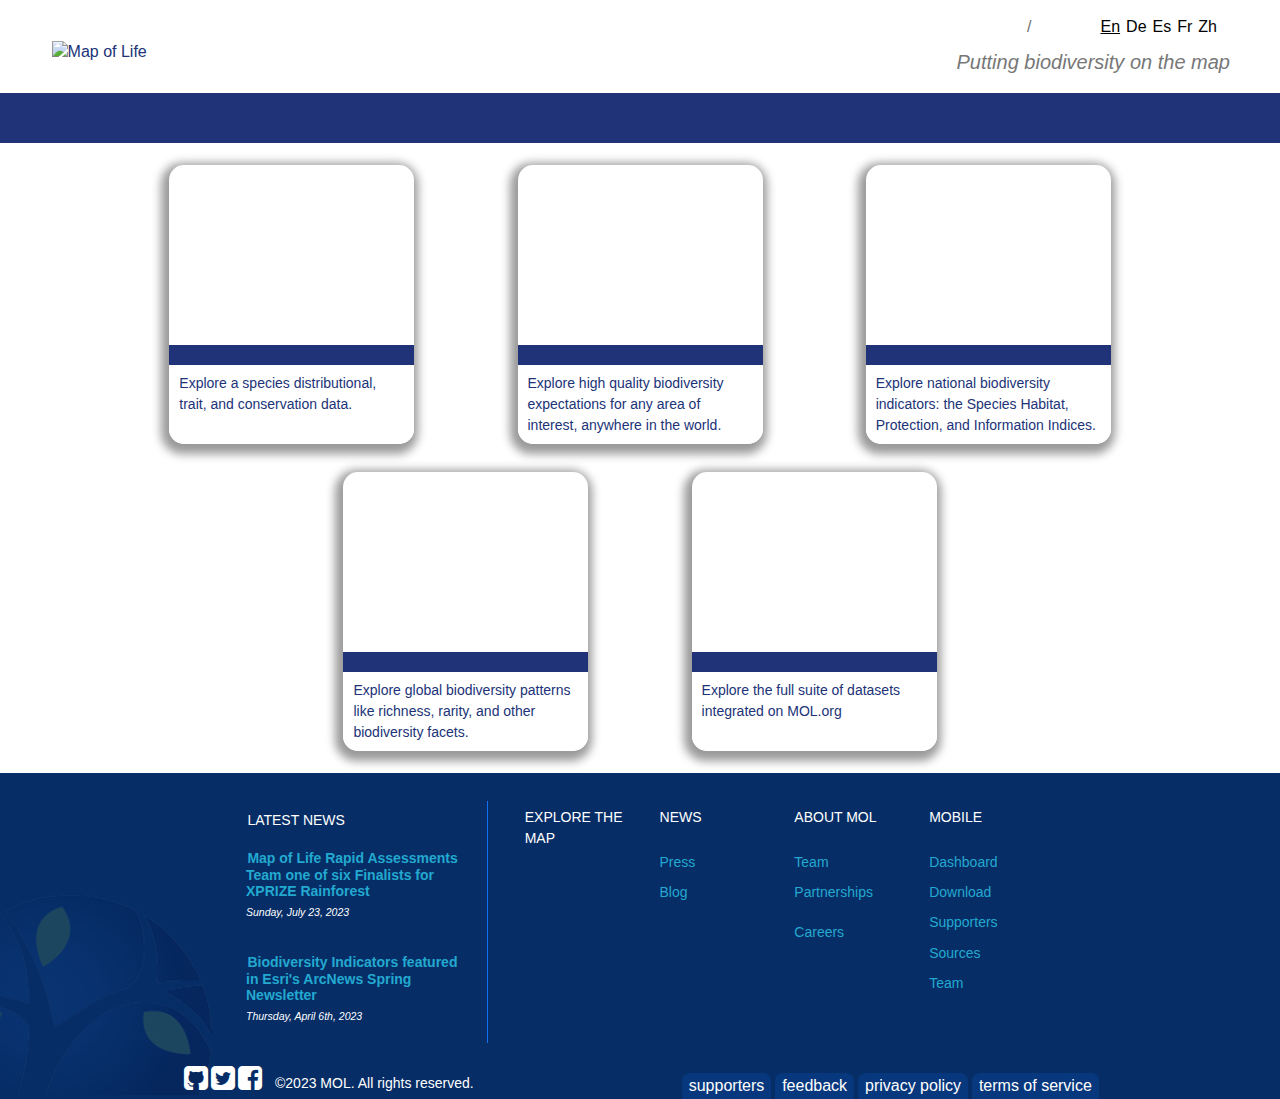
==== commit 8c78964e: "Auto-generated commit" ====
--- a/index.html
+++ b/index.html
@@ -11,6 +11,6 @@
   <style>@import"https://fonts.googleapis.com/css?family=Fira+Sans:400,500,500italic,400italic,300,300italic";@import"https://fonts.googleapis.com/icon?family=Material+Icons";html{--mat-option-selected-state-label-text-color:#203378;--mat-option-label-text-color:rgba(0, 0, 0, .87);--mat-option-hover-state-layer-color:rgba(0, 0, 0, .04);--mat-option-focus-state-layer-color:rgba(0, 0, 0, .04);--mat-option-selected-state-layer-color:rgba(0, 0, 0, .04)}html{--mat-optgroup-label-text-color:rgba(0, 0, 0, .87)}html{--mdc-filled-text-field-caret-color:#203378;--mdc-filled-text-field-focus-active-indicator-color:#203378;--mdc-filled-text-field-focus-label-text-color:rgba(32, 51, 120, .87);--mdc-filled-text-field-container-color:whitesmoke;--mdc-filled-text-field-disabled-container-color:#fafafa;--mdc-filled-text-field-label-text-color:rgba(0, 0, 0, .6);--mdc-filled-text-field-disabled-label-text-color:rgba(0, 0, 0, .38);--mdc-filled-text-field-input-text-color:rgba(0, 0, 0, .87);--mdc-filled-text-field-disabled-input-text-color:rgba(0, 0, 0, .38);--mdc-filled-text-field-input-text-placeholder-color:rgba(0, 0, 0, .6);--mdc-filled-text-field-error-focus-label-text-color:#e53935;--mdc-filled-text-field-error-label-text-color:#e53935;--mdc-filled-text-field-error-caret-color:#e53935;--mdc-filled-text-field-active-indicator-color:rgba(0, 0, 0, .42);--mdc-filled-text-field-disabled-active-indicator-color:rgba(0, 0, 0, .06);--mdc-filled-text-field-hover-active-indicator-color:rgba(0, 0, 0, .87);--mdc-filled-text-field-error-active-indicator-color:#e53935;--mdc-filled-text-field-error-focus-active-indicator-color:#e53935;--mdc-filled-text-field-error-hover-active-indicator-color:#e53935;--mdc-outlined-text-field-caret-color:#203378;--mdc-outlined-text-field-focus-outline-color:#203378;--mdc-outlined-text-field-focus-label-text-color:rgba(32, 51, 120, .87);--mdc-outlined-text-field-label-text-color:rgba(0, 0, 0, .6);--mdc-outlined-text-field-disabled-label-text-color:rgba(0, 0, 0, .38);--mdc-outlined-text-field-input-text-color:rgba(0, 0, 0, .87);--mdc-outlined-text-field-disabled-input-text-color:rgba(0, 0, 0, .38);--mdc-outlined-text-field-input-text-placeholder-color:rgba(0, 0, 0, .6);--mdc-outlined-text-field-error-caret-color:#e53935;--mdc-outlined-text-field-error-focus-label-text-color:#e53935;--mdc-outlined-text-field-error-label-text-color:#e53935;--mdc-outlined-text-field-outline-color:rgba(0, 0, 0, .38);--mdc-outlined-text-field-disabled-outline-color:rgba(0, 0, 0, .06);--mdc-outlined-text-field-hover-outline-color:rgba(0, 0, 0, .87);--mdc-outlined-text-field-error-focus-outline-color:#e53935;--mdc-outlined-text-field-error-hover-outline-color:#e53935;--mdc-outlined-text-field-error-outline-color:#e53935;--mat-form-field-disabled-input-text-placeholder-color:rgba(0, 0, 0, .38)}html{--mat-select-panel-background-color:white;--mat-select-enabled-trigger-text-color:rgba(0, 0, 0, .87);--mat-select-disabled-trigger-text-color:rgba(0, 0, 0, .38);--mat-select-placeholder-text-color:rgba(0, 0, 0, .6);--mat-select-enabled-arrow-color:rgba(0, 0, 0, .54);--mat-select-disabled-arrow-color:rgba(0, 0, 0, .38);--mat-select-focused-arrow-color:rgba(32, 51, 120, .87);--mat-select-invalid-arrow-color:rgba(229, 57, 53, .87)}html{--mat-autocomplete-background-color:white}html{--mat-menu-item-label-text-color:rgba(0, 0, 0, .87);--mat-menu-item-icon-color:rgba(0, 0, 0, .87);--mat-menu-item-hover-state-layer-color:rgba(0, 0, 0, .04);--mat-menu-item-focus-state-layer-color:rgba(0, 0, 0, .04);--mat-menu-container-color:white}html{--mat-paginator-container-text-color:rgba(0, 0, 0, .87);--mat-paginator-container-background-color:white;--mat-paginator-enabled-icon-color:rgba(0, 0, 0, .54);--mat-paginator-disabled-icon-color:rgba(0, 0, 0, .12)}html{--mat-paginator-container-size:56px}html{--mdc-checkbox-disabled-selected-icon-color:rgba(0, 0, 0, .38);--mdc-checkbox-disabled-unselected-icon-color:rgba(0, 0, 0, .38);--mdc-checkbox-selected-checkmark-color:#fff;--mdc-checkbox-selected-focus-icon-color:#394aae;--mdc-checkbox-selected-hover-icon-color:#394aae;--mdc-checkbox-selected-icon-color:#394aae;--mdc-checkbox-selected-pressed-icon-color:#394aae;--mdc-checkbox-unselected-focus-icon-color:#212121;--mdc-checkbox-unselected-hover-icon-color:#212121;--mdc-checkbox-unselected-icon-color:rgba(0, 0, 0, .54);--mdc-checkbox-unselected-pressed-icon-color:rgba(0, 0, 0, .54);--mdc-checkbox-selected-focus-state-layer-color:#394aae;--mdc-checkbox-selected-hover-state-layer-color:#394aae;--mdc-checkbox-selected-pressed-state-layer-color:#394aae;--mdc-checkbox-unselected-focus-state-layer-color:black;--mdc-checkbox-unselected-hover-state-layer-color:black;--mdc-checkbox-unselected-pressed-state-layer-color:black}html{--mdc-checkbox-state-layer-size:40px}html{--mat-table-background-color:white;--mat-table-header-headline-color:rgba(0, 0, 0, .87);--mat-table-row-item-label-text-color:rgba(0, 0, 0, .87);--mat-table-row-item-outline-color:rgba(0, 0, 0, .12)}html{--mat-table-header-container-height:56px;--mat-table-footer-container-height:52px;--mat-table-row-item-container-height:52px}html{--mat-badge-background-color:#203378;--mat-badge-text-color:white;--mat-badge-disabled-state-background-color:#b9b9b9;--mat-badge-disabled-state-text-color:rgba(0, 0, 0, .38)}html{--mat-bottom-sheet-container-text-color:rgba(0, 0, 0, .87);--mat-bottom-sheet-container-background-color:white}html{--mat-legacy-button-toggle-text-color:rgba(0, 0, 0, .38);--mat-legacy-button-toggle-state-layer-color:rgba(0, 0, 0, .12);--mat-legacy-button-toggle-selected-state-text-color:rgba(0, 0, 0, .54);--mat-legacy-button-toggle-selected-state-background-color:#e0e0e0;--mat-legacy-button-toggle-disabled-state-text-color:rgba(0, 0, 0, .26);--mat-legacy-button-toggle-disabled-state-background-color:#eeeeee;--mat-legacy-button-toggle-disabled-selected-state-background-color:#bdbdbd;--mat-standard-button-toggle-text-color:rgba(0, 0, 0, .87);--mat-standard-button-toggle-background-color:white;--mat-standard-button-toggle-state-layer-color:black;--mat-standard-button-toggle-selected-state-background-color:#e0e0e0;--mat-standard-button-toggle-selected-state-text-color:rgba(0, 0, 0, .87);--mat-standard-button-toggle-disabled-state-text-color:rgba(0, 0, 0, .26);--mat-standard-button-toggle-disabled-state-background-color:white;--mat-standard-button-toggle-disabled-selected-state-text-color:rgba(0, 0, 0, .87);--mat-standard-button-toggle-disabled-selected-state-background-color:#bdbdbd;--mat-standard-button-toggle-divider-color:#e0e0e0}html{--mat-standard-button-toggle-height:48px}html{--mat-datepicker-calendar-date-selected-state-text-color:white;--mat-datepicker-calendar-date-selected-state-background-color:#203378;--mat-datepicker-calendar-date-selected-disabled-state-background-color:rgba(32, 51, 120, .4);--mat-datepicker-calendar-date-today-selected-state-outline-color:white;--mat-datepicker-calendar-date-focus-state-background-color:rgba(32, 51, 120, .3);--mat-datepicker-calendar-date-hover-state-background-color:rgba(32, 51, 120, .3);--mat-datepicker-toggle-active-state-icon-color:#203378;--mat-datepicker-calendar-date-in-range-state-background-color:rgba(32, 51, 120, .2);--mat-datepicker-calendar-date-in-comparison-range-state-background-color:rgba(249, 171, 0, .2);--mat-datepicker-calendar-date-in-overlap-range-state-background-color:#a8dab5;--mat-datepicker-calendar-date-in-overlap-range-selected-state-background-color:#46a35e;--mat-datepicker-toggle-icon-color:rgba(0, 0, 0, .54);--mat-datepicker-calendar-body-label-text-color:rgba(0, 0, 0, .54);--mat-datepicker-calendar-period-button-icon-color:rgba(0, 0, 0, .54);--mat-datepicker-calendar-navigation-button-icon-color:rgba(0, 0, 0, .54);--mat-datepicker-calendar-header-divider-color:rgba(0, 0, 0, .12);--mat-datepicker-calendar-header-text-color:rgba(0, 0, 0, .54);--mat-datepicker-calendar-date-today-outline-color:rgba(0, 0, 0, .38);--mat-datepicker-calendar-date-today-disabled-state-outline-color:rgba(0, 0, 0, .18);--mat-datepicker-calendar-date-text-color:rgba(0, 0, 0, .87);--mat-datepicker-calendar-date-outline-color:transparent;--mat-datepicker-calendar-date-disabled-state-text-color:rgba(0, 0, 0, .38);--mat-datepicker-calendar-date-preview-state-outline-color:rgba(0, 0, 0, .24);--mat-datepicker-range-input-separator-color:rgba(0, 0, 0, .87);--mat-datepicker-range-input-disabled-state-separator-color:rgba(0, 0, 0, .38);--mat-datepicker-range-input-disabled-state-text-color:rgba(0, 0, 0, .38);--mat-datepicker-calendar-container-background-color:white;--mat-datepicker-calendar-container-text-color:rgba(0, 0, 0, .87)}html{--mat-divider-color:rgba(0, 0, 0, .12)}html{--mat-expansion-container-background-color:white;--mat-expansion-container-text-color:rgba(0, 0, 0, .87);--mat-expansion-actions-divider-color:rgba(0, 0, 0, .12);--mat-expansion-header-hover-state-layer-color:rgba(0, 0, 0, .04);--mat-expansion-header-focus-state-layer-color:rgba(0, 0, 0, .04);--mat-expansion-header-disabled-state-text-color:rgba(0, 0, 0, .26);--mat-expansion-header-text-color:rgba(0, 0, 0, .87);--mat-expansion-header-description-color:rgba(0, 0, 0, .54);--mat-expansion-header-indicator-color:rgba(0, 0, 0, .54)}html{--mat-expansion-header-collapsed-state-height:48px;--mat-expansion-header-expanded-state-height:64px}html{--mat-icon-color:inherit}html{--mat-sidenav-container-divider-color:rgba(0, 0, 0, .12);--mat-sidenav-container-background-color:white;--mat-sidenav-container-text-color:rgba(0, 0, 0, .87);--mat-sidenav-content-background-color:#fafafa;--mat-sidenav-content-text-color:rgba(0, 0, 0, .87);--mat-sidenav-scrim-color:rgba(0, 0, 0, .6)}html{--mat-stepper-header-icon-foreground-color:white;--mat-stepper-header-selected-state-icon-background-color:#203378;--mat-stepper-header-selected-state-icon-foreground-color:white;--mat-stepper-header-done-state-icon-background-color:#203378;--mat-stepper-header-done-state-icon-foreground-color:white;--mat-stepper-header-edit-state-icon-background-color:#203378;--mat-stepper-header-edit-state-icon-foreground-color:white;--mat-stepper-container-color:white;--mat-stepper-line-color:rgba(0, 0, 0, .12);--mat-stepper-header-hover-state-layer-color:rgba(0, 0, 0, .04);--mat-stepper-header-focus-state-layer-color:rgba(0, 0, 0, .04);--mat-stepper-header-label-text-color:rgba(0, 0, 0, .54);--mat-stepper-header-optional-label-text-color:rgba(0, 0, 0, .54);--mat-stepper-header-selected-state-label-text-color:rgba(0, 0, 0, .87);--mat-stepper-header-error-state-label-text-color:#e53935;--mat-stepper-header-icon-background-color:rgba(0, 0, 0, .54);--mat-stepper-header-error-state-icon-foreground-color:#e53935;--mat-stepper-header-error-state-icon-background-color:transparent}html{--mat-stepper-header-height:72px}html{--mat-toolbar-container-background-color:whitesmoke;--mat-toolbar-container-text-color:rgba(0, 0, 0, .87)}html{--mat-toolbar-standard-height:64px;--mat-toolbar-mobile-height:56px}body{font-family:Fira Sans,helvetica neue,Helvetica,Arial,lucida grande,sans-serif;font-weight:300;font-size:16px}html{height:100%;position:relative}body{height:100%;line-height:21px}html,body{height:100%}body{margin:0;font-family:Roboto,Helvetica Neue,sans-serif}html{scroll-behavior:smooth}body{font-family:Fira Sans Light,Helvetica Neue,Helvetica,Arial,Lucida Grande,sans-serif;font-weight:300;font-size:16px}html{min-height:100%;position:relative}body{line-height:21px}</style><link rel="stylesheet" href="https://mapoflife.github.io/landing-dev/styles.5b2dd0f882058c4e.css" media="print" onload="this.media='all'"><noscript><link rel="stylesheet" href="styles.5b2dd0f882058c4e.css"></noscript></head>
   <body class="mat-typography">
     <mol-root></mol-root>
-  <script src="https://mapoflife.github.io/landing-dev/runtime.eef18d1cd9aa969c.js" type="module"></script><script src="https://mapoflife.github.io/landing-dev/polyfills.55c66929d2c905f0.js" type="module"></script><script src="https://mapoflife.github.io/landing-dev/scripts.741918227cf5d3e3.js" defer=""></script><script src="https://mapoflife.github.io/landing-dev/main.33355960b4bcccb6.js" type="module"></script>
+  <script src="https://mapoflife.github.io/landing-dev/runtime.eef18d1cd9aa969c.js" type="module"></script><script src="https://mapoflife.github.io/landing-dev/polyfills.55c66929d2c905f0.js" type="module"></script><script src="https://mapoflife.github.io/landing-dev/scripts.741918227cf5d3e3.js" defer=""></script><script src="https://mapoflife.github.io/landing-dev/main.dc6aa79e755eb4a6.js" type="module"></script>
 
 </body></html>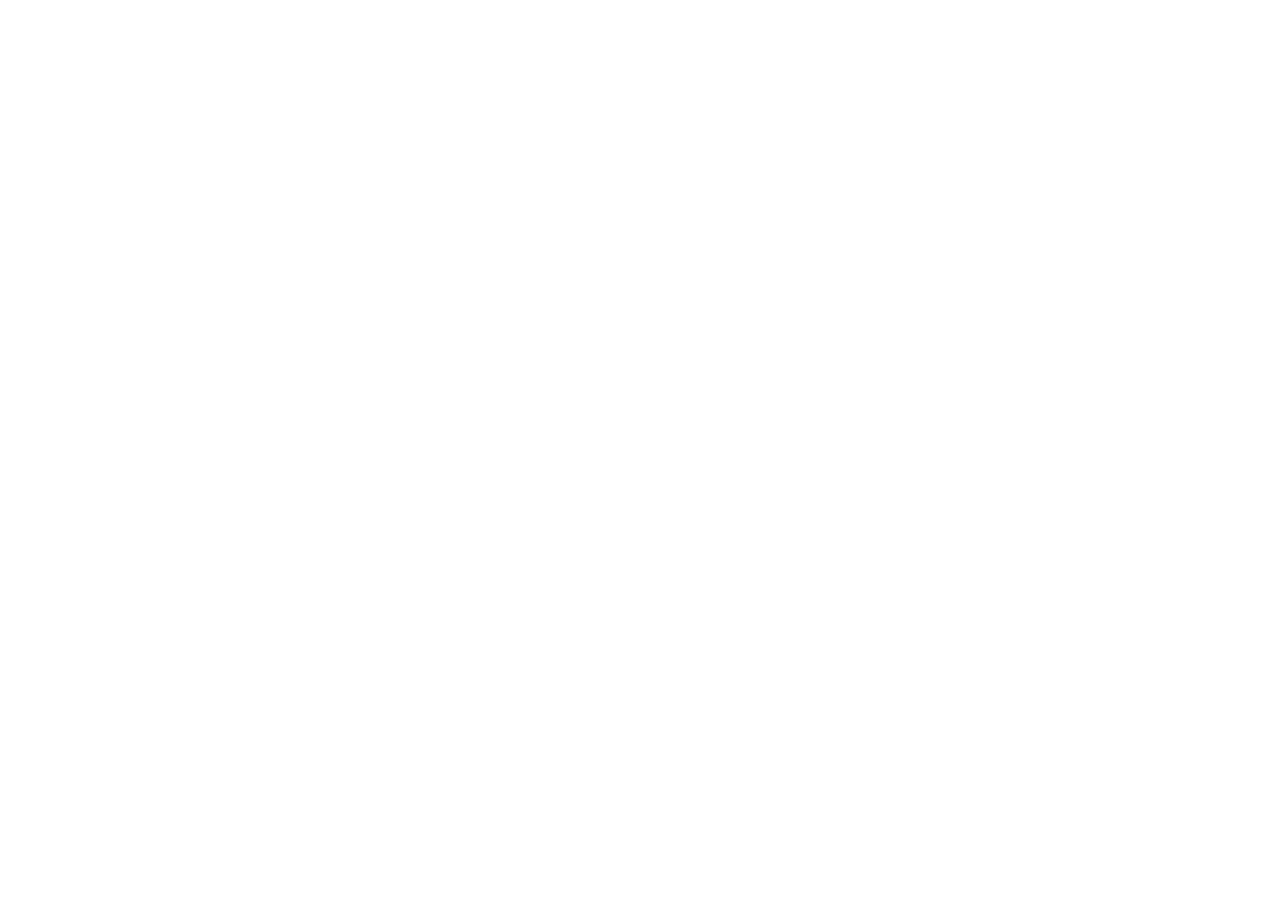
==== commit 860aebb7: "Auto-generated commit" ====
--- a/index.html
+++ b/index.html
@@ -1,16 +1,16 @@
-<!DOCTYPE html><html lang="en" data-critters-container=""><head><link rel="preconnect" href="https://mapoflife.github.io/landing-dev/https://fonts.gstatic.com" crossorigin="">
+<!DOCTYPE html><html lang="en" data-critters-container=""><head><link rel="preconnect" href="https://mapoflife.github.io/landing-next/https://fonts.gstatic.com" crossorigin="">
     <meta charset="utf-8">
     <title>Map of Life</title>
-    <base href="/landing-dev">
+    <base href="/landing-next">
     <meta name="viewport" content="width=device-width, initial-scale=1">
-    <link rel="icon" type="image/x-icon" href="https://mapoflife.github.io/landing-dev/favicon.ico">
+    <link rel="icon" type="image/x-icon" href="https://mapoflife.github.io/landing-next/favicon.ico">
     <meta content="en" id="mol-lang">
     <meta content="/landing/" id="mol-url">
     <!-- <link class="no-prefix" href="https://fonts.googleapis.com/css?family=Roboto:300,400,500&display=swap" rel="stylesheet">-->
     <style type="text/css">@font-face{font-family:'Material Icons';font-style:normal;font-weight:400;src:url(https://fonts.gstatic.com/s/materialicons/v140/flUhRq6tzZclQEJ-Vdg-IuiaDsNcIhQ8tQ.woff2) format('woff2');}.material-icons{font-family:'Material Icons';font-weight:normal;font-style:normal;font-size:24px;line-height:1;letter-spacing:normal;text-transform:none;display:inline-block;white-space:nowrap;word-wrap:normal;direction:ltr;-webkit-font-feature-settings:'liga';-webkit-font-smoothing:antialiased;}</style>
-  <style>@import"https://fonts.googleapis.com/css?family=Fira+Sans:400,500,500italic,400italic,300,300italic";@import"https://fonts.googleapis.com/icon?family=Material+Icons";html{--mat-option-selected-state-label-text-color:#203378;--mat-option-label-text-color:rgba(0, 0, 0, .87);--mat-option-hover-state-layer-color:rgba(0, 0, 0, .04);--mat-option-focus-state-layer-color:rgba(0, 0, 0, .04);--mat-option-selected-state-layer-color:rgba(0, 0, 0, .04)}html{--mat-optgroup-label-text-color:rgba(0, 0, 0, .87)}html{--mdc-filled-text-field-caret-color:#203378;--mdc-filled-text-field-focus-active-indicator-color:#203378;--mdc-filled-text-field-focus-label-text-color:rgba(32, 51, 120, .87);--mdc-filled-text-field-container-color:whitesmoke;--mdc-filled-text-field-disabled-container-color:#fafafa;--mdc-filled-text-field-label-text-color:rgba(0, 0, 0, .6);--mdc-filled-text-field-disabled-label-text-color:rgba(0, 0, 0, .38);--mdc-filled-text-field-input-text-color:rgba(0, 0, 0, .87);--mdc-filled-text-field-disabled-input-text-color:rgba(0, 0, 0, .38);--mdc-filled-text-field-input-text-placeholder-color:rgba(0, 0, 0, .6);--mdc-filled-text-field-error-focus-label-text-color:#e53935;--mdc-filled-text-field-error-label-text-color:#e53935;--mdc-filled-text-field-error-caret-color:#e53935;--mdc-filled-text-field-active-indicator-color:rgba(0, 0, 0, .42);--mdc-filled-text-field-disabled-active-indicator-color:rgba(0, 0, 0, .06);--mdc-filled-text-field-hover-active-indicator-color:rgba(0, 0, 0, .87);--mdc-filled-text-field-error-active-indicator-color:#e53935;--mdc-filled-text-field-error-focus-active-indicator-color:#e53935;--mdc-filled-text-field-error-hover-active-indicator-color:#e53935;--mdc-outlined-text-field-caret-color:#203378;--mdc-outlined-text-field-focus-outline-color:#203378;--mdc-outlined-text-field-focus-label-text-color:rgba(32, 51, 120, .87);--mdc-outlined-text-field-label-text-color:rgba(0, 0, 0, .6);--mdc-outlined-text-field-disabled-label-text-color:rgba(0, 0, 0, .38);--mdc-outlined-text-field-input-text-color:rgba(0, 0, 0, .87);--mdc-outlined-text-field-disabled-input-text-color:rgba(0, 0, 0, .38);--mdc-outlined-text-field-input-text-placeholder-color:rgba(0, 0, 0, .6);--mdc-outlined-text-field-error-caret-color:#e53935;--mdc-outlined-text-field-error-focus-label-text-color:#e53935;--mdc-outlined-text-field-error-label-text-color:#e53935;--mdc-outlined-text-field-outline-color:rgba(0, 0, 0, .38);--mdc-outlined-text-field-disabled-outline-color:rgba(0, 0, 0, .06);--mdc-outlined-text-field-hover-outline-color:rgba(0, 0, 0, .87);--mdc-outlined-text-field-error-focus-outline-color:#e53935;--mdc-outlined-text-field-error-hover-outline-color:#e53935;--mdc-outlined-text-field-error-outline-color:#e53935;--mat-form-field-disabled-input-text-placeholder-color:rgba(0, 0, 0, .38)}html{--mat-select-panel-background-color:white;--mat-select-enabled-trigger-text-color:rgba(0, 0, 0, .87);--mat-select-disabled-trigger-text-color:rgba(0, 0, 0, .38);--mat-select-placeholder-text-color:rgba(0, 0, 0, .6);--mat-select-enabled-arrow-color:rgba(0, 0, 0, .54);--mat-select-disabled-arrow-color:rgba(0, 0, 0, .38);--mat-select-focused-arrow-color:rgba(32, 51, 120, .87);--mat-select-invalid-arrow-color:rgba(229, 57, 53, .87)}html{--mat-autocomplete-background-color:white}html{--mat-menu-item-label-text-color:rgba(0, 0, 0, .87);--mat-menu-item-icon-color:rgba(0, 0, 0, .87);--mat-menu-item-hover-state-layer-color:rgba(0, 0, 0, .04);--mat-menu-item-focus-state-layer-color:rgba(0, 0, 0, .04);--mat-menu-container-color:white}html{--mat-paginator-container-text-color:rgba(0, 0, 0, .87);--mat-paginator-container-background-color:white;--mat-paginator-enabled-icon-color:rgba(0, 0, 0, .54);--mat-paginator-disabled-icon-color:rgba(0, 0, 0, .12)}html{--mat-paginator-container-size:56px}html{--mdc-checkbox-disabled-selected-icon-color:rgba(0, 0, 0, .38);--mdc-checkbox-disabled-unselected-icon-color:rgba(0, 0, 0, .38);--mdc-checkbox-selected-checkmark-color:#fff;--mdc-checkbox-selected-focus-icon-color:#394aae;--mdc-checkbox-selected-hover-icon-color:#394aae;--mdc-checkbox-selected-icon-color:#394aae;--mdc-checkbox-selected-pressed-icon-color:#394aae;--mdc-checkbox-unselected-focus-icon-color:#212121;--mdc-checkbox-unselected-hover-icon-color:#212121;--mdc-checkbox-unselected-icon-color:rgba(0, 0, 0, .54);--mdc-checkbox-unselected-pressed-icon-color:rgba(0, 0, 0, .54);--mdc-checkbox-selected-focus-state-layer-color:#394aae;--mdc-checkbox-selected-hover-state-layer-color:#394aae;--mdc-checkbox-selected-pressed-state-layer-color:#394aae;--mdc-checkbox-unselected-focus-state-layer-color:black;--mdc-checkbox-unselected-hover-state-layer-color:black;--mdc-checkbox-unselected-pressed-state-layer-color:black}html{--mdc-checkbox-state-layer-size:40px}html{--mat-table-background-color:white;--mat-table-header-headline-color:rgba(0, 0, 0, .87);--mat-table-row-item-label-text-color:rgba(0, 0, 0, .87);--mat-table-row-item-outline-color:rgba(0, 0, 0, .12)}html{--mat-table-header-container-height:56px;--mat-table-footer-container-height:52px;--mat-table-row-item-container-height:52px}html{--mat-badge-background-color:#203378;--mat-badge-text-color:white;--mat-badge-disabled-state-background-color:#b9b9b9;--mat-badge-disabled-state-text-color:rgba(0, 0, 0, .38)}html{--mat-bottom-sheet-container-text-color:rgba(0, 0, 0, .87);--mat-bottom-sheet-container-background-color:white}html{--mat-legacy-button-toggle-text-color:rgba(0, 0, 0, .38);--mat-legacy-button-toggle-state-layer-color:rgba(0, 0, 0, .12);--mat-legacy-button-toggle-selected-state-text-color:rgba(0, 0, 0, .54);--mat-legacy-button-toggle-selected-state-background-color:#e0e0e0;--mat-legacy-button-toggle-disabled-state-text-color:rgba(0, 0, 0, .26);--mat-legacy-button-toggle-disabled-state-background-color:#eeeeee;--mat-legacy-button-toggle-disabled-selected-state-background-color:#bdbdbd;--mat-standard-button-toggle-text-color:rgba(0, 0, 0, .87);--mat-standard-button-toggle-background-color:white;--mat-standard-button-toggle-state-layer-color:black;--mat-standard-button-toggle-selected-state-background-color:#e0e0e0;--mat-standard-button-toggle-selected-state-text-color:rgba(0, 0, 0, .87);--mat-standard-button-toggle-disabled-state-text-color:rgba(0, 0, 0, .26);--mat-standard-button-toggle-disabled-state-background-color:white;--mat-standard-button-toggle-disabled-selected-state-text-color:rgba(0, 0, 0, .87);--mat-standard-button-toggle-disabled-selected-state-background-color:#bdbdbd;--mat-standard-button-toggle-divider-color:#e0e0e0}html{--mat-standard-button-toggle-height:48px}html{--mat-datepicker-calendar-date-selected-state-text-color:white;--mat-datepicker-calendar-date-selected-state-background-color:#203378;--mat-datepicker-calendar-date-selected-disabled-state-background-color:rgba(32, 51, 120, .4);--mat-datepicker-calendar-date-today-selected-state-outline-color:white;--mat-datepicker-calendar-date-focus-state-background-color:rgba(32, 51, 120, .3);--mat-datepicker-calendar-date-hover-state-background-color:rgba(32, 51, 120, .3);--mat-datepicker-toggle-active-state-icon-color:#203378;--mat-datepicker-calendar-date-in-range-state-background-color:rgba(32, 51, 120, .2);--mat-datepicker-calendar-date-in-comparison-range-state-background-color:rgba(249, 171, 0, .2);--mat-datepicker-calendar-date-in-overlap-range-state-background-color:#a8dab5;--mat-datepicker-calendar-date-in-overlap-range-selected-state-background-color:#46a35e;--mat-datepicker-toggle-icon-color:rgba(0, 0, 0, .54);--mat-datepicker-calendar-body-label-text-color:rgba(0, 0, 0, .54);--mat-datepicker-calendar-period-button-icon-color:rgba(0, 0, 0, .54);--mat-datepicker-calendar-navigation-button-icon-color:rgba(0, 0, 0, .54);--mat-datepicker-calendar-header-divider-color:rgba(0, 0, 0, .12);--mat-datepicker-calendar-header-text-color:rgba(0, 0, 0, .54);--mat-datepicker-calendar-date-today-outline-color:rgba(0, 0, 0, .38);--mat-datepicker-calendar-date-today-disabled-state-outline-color:rgba(0, 0, 0, .18);--mat-datepicker-calendar-date-text-color:rgba(0, 0, 0, .87);--mat-datepicker-calendar-date-outline-color:transparent;--mat-datepicker-calendar-date-disabled-state-text-color:rgba(0, 0, 0, .38);--mat-datepicker-calendar-date-preview-state-outline-color:rgba(0, 0, 0, .24);--mat-datepicker-range-input-separator-color:rgba(0, 0, 0, .87);--mat-datepicker-range-input-disabled-state-separator-color:rgba(0, 0, 0, .38);--mat-datepicker-range-input-disabled-state-text-color:rgba(0, 0, 0, .38);--mat-datepicker-calendar-container-background-color:white;--mat-datepicker-calendar-container-text-color:rgba(0, 0, 0, .87)}html{--mat-divider-color:rgba(0, 0, 0, .12)}html{--mat-expansion-container-background-color:white;--mat-expansion-container-text-color:rgba(0, 0, 0, .87);--mat-expansion-actions-divider-color:rgba(0, 0, 0, .12);--mat-expansion-header-hover-state-layer-color:rgba(0, 0, 0, .04);--mat-expansion-header-focus-state-layer-color:rgba(0, 0, 0, .04);--mat-expansion-header-disabled-state-text-color:rgba(0, 0, 0, .26);--mat-expansion-header-text-color:rgba(0, 0, 0, .87);--mat-expansion-header-description-color:rgba(0, 0, 0, .54);--mat-expansion-header-indicator-color:rgba(0, 0, 0, .54)}html{--mat-expansion-header-collapsed-state-height:48px;--mat-expansion-header-expanded-state-height:64px}html{--mat-icon-color:inherit}html{--mat-sidenav-container-divider-color:rgba(0, 0, 0, .12);--mat-sidenav-container-background-color:white;--mat-sidenav-container-text-color:rgba(0, 0, 0, .87);--mat-sidenav-content-background-color:#fafafa;--mat-sidenav-content-text-color:rgba(0, 0, 0, .87);--mat-sidenav-scrim-color:rgba(0, 0, 0, .6)}html{--mat-stepper-header-icon-foreground-color:white;--mat-stepper-header-selected-state-icon-background-color:#203378;--mat-stepper-header-selected-state-icon-foreground-color:white;--mat-stepper-header-done-state-icon-background-color:#203378;--mat-stepper-header-done-state-icon-foreground-color:white;--mat-stepper-header-edit-state-icon-background-color:#203378;--mat-stepper-header-edit-state-icon-foreground-color:white;--mat-stepper-container-color:white;--mat-stepper-line-color:rgba(0, 0, 0, .12);--mat-stepper-header-hover-state-layer-color:rgba(0, 0, 0, .04);--mat-stepper-header-focus-state-layer-color:rgba(0, 0, 0, .04);--mat-stepper-header-label-text-color:rgba(0, 0, 0, .54);--mat-stepper-header-optional-label-text-color:rgba(0, 0, 0, .54);--mat-stepper-header-selected-state-label-text-color:rgba(0, 0, 0, .87);--mat-stepper-header-error-state-label-text-color:#e53935;--mat-stepper-header-icon-background-color:rgba(0, 0, 0, .54);--mat-stepper-header-error-state-icon-foreground-color:#e53935;--mat-stepper-header-error-state-icon-background-color:transparent}html{--mat-stepper-header-height:72px}html{--mat-toolbar-container-background-color:whitesmoke;--mat-toolbar-container-text-color:rgba(0, 0, 0, .87)}html{--mat-toolbar-standard-height:64px;--mat-toolbar-mobile-height:56px}body{font-family:Fira Sans,helvetica neue,Helvetica,Arial,lucida grande,sans-serif;font-weight:300;font-size:16px}html{height:100%;position:relative}body{height:100%;line-height:21px}html,body{height:100%}body{margin:0;font-family:Roboto,Helvetica Neue,sans-serif}html{scroll-behavior:smooth}body{font-family:Fira Sans Light,Helvetica Neue,Helvetica,Arial,Lucida Grande,sans-serif;font-weight:300;font-size:16px}html{min-height:100%;position:relative}body{line-height:21px}</style><link rel="stylesheet" href="https://mapoflife.github.io/landing-dev/styles.5b2dd0f882058c4e.css" media="print" onload="this.media='all'"><noscript><link rel="stylesheet" href="styles.5b2dd0f882058c4e.css"></noscript></head>
+  <style>@import"https://fonts.googleapis.com/css?family=Fira+Sans:400,500,500italic,400italic,300,300italic";@import"https://fonts.googleapis.com/icon?family=Material+Icons";html{--mat-option-selected-state-label-text-color:#203378;--mat-option-label-text-color:rgba(0, 0, 0, .87);--mat-option-hover-state-layer-color:rgba(0, 0, 0, .04);--mat-option-focus-state-layer-color:rgba(0, 0, 0, .04);--mat-option-selected-state-layer-color:rgba(0, 0, 0, .04)}html{--mat-optgroup-label-text-color:rgba(0, 0, 0, .87)}html{--mdc-filled-text-field-caret-color:#203378;--mdc-filled-text-field-focus-active-indicator-color:#203378;--mdc-filled-text-field-focus-label-text-color:rgba(32, 51, 120, .87);--mdc-filled-text-field-container-color:whitesmoke;--mdc-filled-text-field-disabled-container-color:#fafafa;--mdc-filled-text-field-label-text-color:rgba(0, 0, 0, .6);--mdc-filled-text-field-disabled-label-text-color:rgba(0, 0, 0, .38);--mdc-filled-text-field-input-text-color:rgba(0, 0, 0, .87);--mdc-filled-text-field-disabled-input-text-color:rgba(0, 0, 0, .38);--mdc-filled-text-field-input-text-placeholder-color:rgba(0, 0, 0, .6);--mdc-filled-text-field-error-focus-label-text-color:#e53935;--mdc-filled-text-field-error-label-text-color:#e53935;--mdc-filled-text-field-error-caret-color:#e53935;--mdc-filled-text-field-active-indicator-color:rgba(0, 0, 0, .42);--mdc-filled-text-field-disabled-active-indicator-color:rgba(0, 0, 0, .06);--mdc-filled-text-field-hover-active-indicator-color:rgba(0, 0, 0, .87);--mdc-filled-text-field-error-active-indicator-color:#e53935;--mdc-filled-text-field-error-focus-active-indicator-color:#e53935;--mdc-filled-text-field-error-hover-active-indicator-color:#e53935;--mdc-outlined-text-field-caret-color:#203378;--mdc-outlined-text-field-focus-outline-color:#203378;--mdc-outlined-text-field-focus-label-text-color:rgba(32, 51, 120, .87);--mdc-outlined-text-field-label-text-color:rgba(0, 0, 0, .6);--mdc-outlined-text-field-disabled-label-text-color:rgba(0, 0, 0, .38);--mdc-outlined-text-field-input-text-color:rgba(0, 0, 0, .87);--mdc-outlined-text-field-disabled-input-text-color:rgba(0, 0, 0, .38);--mdc-outlined-text-field-input-text-placeholder-color:rgba(0, 0, 0, .6);--mdc-outlined-text-field-error-caret-color:#e53935;--mdc-outlined-text-field-error-focus-label-text-color:#e53935;--mdc-outlined-text-field-error-label-text-color:#e53935;--mdc-outlined-text-field-outline-color:rgba(0, 0, 0, .38);--mdc-outlined-text-field-disabled-outline-color:rgba(0, 0, 0, .06);--mdc-outlined-text-field-hover-outline-color:rgba(0, 0, 0, .87);--mdc-outlined-text-field-error-focus-outline-color:#e53935;--mdc-outlined-text-field-error-hover-outline-color:#e53935;--mdc-outlined-text-field-error-outline-color:#e53935;--mat-form-field-disabled-input-text-placeholder-color:rgba(0, 0, 0, .38)}html{--mat-select-panel-background-color:white;--mat-select-enabled-trigger-text-color:rgba(0, 0, 0, .87);--mat-select-disabled-trigger-text-color:rgba(0, 0, 0, .38);--mat-select-placeholder-text-color:rgba(0, 0, 0, .6);--mat-select-enabled-arrow-color:rgba(0, 0, 0, .54);--mat-select-disabled-arrow-color:rgba(0, 0, 0, .38);--mat-select-focused-arrow-color:rgba(32, 51, 120, .87);--mat-select-invalid-arrow-color:rgba(229, 57, 53, .87)}html{--mat-autocomplete-background-color:white}html{--mat-menu-item-label-text-color:rgba(0, 0, 0, .87);--mat-menu-item-icon-color:rgba(0, 0, 0, .87);--mat-menu-item-hover-state-layer-color:rgba(0, 0, 0, .04);--mat-menu-item-focus-state-layer-color:rgba(0, 0, 0, .04);--mat-menu-container-color:white}html{--mat-paginator-container-text-color:rgba(0, 0, 0, .87);--mat-paginator-container-background-color:white;--mat-paginator-enabled-icon-color:rgba(0, 0, 0, .54);--mat-paginator-disabled-icon-color:rgba(0, 0, 0, .12)}html{--mat-paginator-container-size:56px}html{--mdc-checkbox-disabled-selected-icon-color:rgba(0, 0, 0, .38);--mdc-checkbox-disabled-unselected-icon-color:rgba(0, 0, 0, .38);--mdc-checkbox-selected-checkmark-color:#fff;--mdc-checkbox-selected-focus-icon-color:#394aae;--mdc-checkbox-selected-hover-icon-color:#394aae;--mdc-checkbox-selected-icon-color:#394aae;--mdc-checkbox-selected-pressed-icon-color:#394aae;--mdc-checkbox-unselected-focus-icon-color:#212121;--mdc-checkbox-unselected-hover-icon-color:#212121;--mdc-checkbox-unselected-icon-color:rgba(0, 0, 0, .54);--mdc-checkbox-unselected-pressed-icon-color:rgba(0, 0, 0, .54);--mdc-checkbox-selected-focus-state-layer-color:#394aae;--mdc-checkbox-selected-hover-state-layer-color:#394aae;--mdc-checkbox-selected-pressed-state-layer-color:#394aae;--mdc-checkbox-unselected-focus-state-layer-color:black;--mdc-checkbox-unselected-hover-state-layer-color:black;--mdc-checkbox-unselected-pressed-state-layer-color:black}html{--mdc-checkbox-state-layer-size:40px}html{--mat-table-background-color:white;--mat-table-header-headline-color:rgba(0, 0, 0, .87);--mat-table-row-item-label-text-color:rgba(0, 0, 0, .87);--mat-table-row-item-outline-color:rgba(0, 0, 0, .12)}html{--mat-table-header-container-height:56px;--mat-table-footer-container-height:52px;--mat-table-row-item-container-height:52px}html{--mat-badge-background-color:#203378;--mat-badge-text-color:white;--mat-badge-disabled-state-background-color:#b9b9b9;--mat-badge-disabled-state-text-color:rgba(0, 0, 0, .38)}html{--mat-bottom-sheet-container-text-color:rgba(0, 0, 0, .87);--mat-bottom-sheet-container-background-color:white}html{--mat-legacy-button-toggle-text-color:rgba(0, 0, 0, .38);--mat-legacy-button-toggle-state-layer-color:rgba(0, 0, 0, .12);--mat-legacy-button-toggle-selected-state-text-color:rgba(0, 0, 0, .54);--mat-legacy-button-toggle-selected-state-background-color:#e0e0e0;--mat-legacy-button-toggle-disabled-state-text-color:rgba(0, 0, 0, .26);--mat-legacy-button-toggle-disabled-state-background-color:#eeeeee;--mat-legacy-button-toggle-disabled-selected-state-background-color:#bdbdbd;--mat-standard-button-toggle-text-color:rgba(0, 0, 0, .87);--mat-standard-button-toggle-background-color:white;--mat-standard-button-toggle-state-layer-color:black;--mat-standard-button-toggle-selected-state-background-color:#e0e0e0;--mat-standard-button-toggle-selected-state-text-color:rgba(0, 0, 0, .87);--mat-standard-button-toggle-disabled-state-text-color:rgba(0, 0, 0, .26);--mat-standard-button-toggle-disabled-state-background-color:white;--mat-standard-button-toggle-disabled-selected-state-text-color:rgba(0, 0, 0, .87);--mat-standard-button-toggle-disabled-selected-state-background-color:#bdbdbd;--mat-standard-button-toggle-divider-color:#e0e0e0}html{--mat-standard-button-toggle-height:48px}html{--mat-datepicker-calendar-date-selected-state-text-color:white;--mat-datepicker-calendar-date-selected-state-background-color:#203378;--mat-datepicker-calendar-date-selected-disabled-state-background-color:rgba(32, 51, 120, .4);--mat-datepicker-calendar-date-today-selected-state-outline-color:white;--mat-datepicker-calendar-date-focus-state-background-color:rgba(32, 51, 120, .3);--mat-datepicker-calendar-date-hover-state-background-color:rgba(32, 51, 120, .3);--mat-datepicker-toggle-active-state-icon-color:#203378;--mat-datepicker-calendar-date-in-range-state-background-color:rgba(32, 51, 120, .2);--mat-datepicker-calendar-date-in-comparison-range-state-background-color:rgba(249, 171, 0, .2);--mat-datepicker-calendar-date-in-overlap-range-state-background-color:#a8dab5;--mat-datepicker-calendar-date-in-overlap-range-selected-state-background-color:#46a35e;--mat-datepicker-toggle-icon-color:rgba(0, 0, 0, .54);--mat-datepicker-calendar-body-label-text-color:rgba(0, 0, 0, .54);--mat-datepicker-calendar-period-button-icon-color:rgba(0, 0, 0, .54);--mat-datepicker-calendar-navigation-button-icon-color:rgba(0, 0, 0, .54);--mat-datepicker-calendar-header-divider-color:rgba(0, 0, 0, .12);--mat-datepicker-calendar-header-text-color:rgba(0, 0, 0, .54);--mat-datepicker-calendar-date-today-outline-color:rgba(0, 0, 0, .38);--mat-datepicker-calendar-date-today-disabled-state-outline-color:rgba(0, 0, 0, .18);--mat-datepicker-calendar-date-text-color:rgba(0, 0, 0, .87);--mat-datepicker-calendar-date-outline-color:transparent;--mat-datepicker-calendar-date-disabled-state-text-color:rgba(0, 0, 0, .38);--mat-datepicker-calendar-date-preview-state-outline-color:rgba(0, 0, 0, .24);--mat-datepicker-range-input-separator-color:rgba(0, 0, 0, .87);--mat-datepicker-range-input-disabled-state-separator-color:rgba(0, 0, 0, .38);--mat-datepicker-range-input-disabled-state-text-color:rgba(0, 0, 0, .38);--mat-datepicker-calendar-container-background-color:white;--mat-datepicker-calendar-container-text-color:rgba(0, 0, 0, .87)}html{--mat-divider-color:rgba(0, 0, 0, .12)}html{--mat-expansion-container-background-color:white;--mat-expansion-container-text-color:rgba(0, 0, 0, .87);--mat-expansion-actions-divider-color:rgba(0, 0, 0, .12);--mat-expansion-header-hover-state-layer-color:rgba(0, 0, 0, .04);--mat-expansion-header-focus-state-layer-color:rgba(0, 0, 0, .04);--mat-expansion-header-disabled-state-text-color:rgba(0, 0, 0, .26);--mat-expansion-header-text-color:rgba(0, 0, 0, .87);--mat-expansion-header-description-color:rgba(0, 0, 0, .54);--mat-expansion-header-indicator-color:rgba(0, 0, 0, .54)}html{--mat-expansion-header-collapsed-state-height:48px;--mat-expansion-header-expanded-state-height:64px}html{--mat-icon-color:inherit}html{--mat-sidenav-container-divider-color:rgba(0, 0, 0, .12);--mat-sidenav-container-background-color:white;--mat-sidenav-container-text-color:rgba(0, 0, 0, .87);--mat-sidenav-content-background-color:#fafafa;--mat-sidenav-content-text-color:rgba(0, 0, 0, .87);--mat-sidenav-scrim-color:rgba(0, 0, 0, .6)}html{--mat-stepper-header-icon-foreground-color:white;--mat-stepper-header-selected-state-icon-background-color:#203378;--mat-stepper-header-selected-state-icon-foreground-color:white;--mat-stepper-header-done-state-icon-background-color:#203378;--mat-stepper-header-done-state-icon-foreground-color:white;--mat-stepper-header-edit-state-icon-background-color:#203378;--mat-stepper-header-edit-state-icon-foreground-color:white;--mat-stepper-container-color:white;--mat-stepper-line-color:rgba(0, 0, 0, .12);--mat-stepper-header-hover-state-layer-color:rgba(0, 0, 0, .04);--mat-stepper-header-focus-state-layer-color:rgba(0, 0, 0, .04);--mat-stepper-header-label-text-color:rgba(0, 0, 0, .54);--mat-stepper-header-optional-label-text-color:rgba(0, 0, 0, .54);--mat-stepper-header-selected-state-label-text-color:rgba(0, 0, 0, .87);--mat-stepper-header-error-state-label-text-color:#e53935;--mat-stepper-header-icon-background-color:rgba(0, 0, 0, .54);--mat-stepper-header-error-state-icon-foreground-color:#e53935;--mat-stepper-header-error-state-icon-background-color:transparent}html{--mat-stepper-header-height:72px}html{--mat-toolbar-container-background-color:whitesmoke;--mat-toolbar-container-text-color:rgba(0, 0, 0, .87)}html{--mat-toolbar-standard-height:64px;--mat-toolbar-mobile-height:56px}body{font-family:Fira Sans,helvetica neue,Helvetica,Arial,lucida grande,sans-serif;font-weight:300;font-size:16px}html{height:100%;position:relative}body{height:100%;line-height:21px}html,body{height:100%}body{margin:0;font-family:Roboto,Helvetica Neue,sans-serif}html{scroll-behavior:smooth}body{font-family:Fira Sans Light,Helvetica Neue,Helvetica,Arial,Lucida Grande,sans-serif;font-weight:300;font-size:16px}html{min-height:100%;position:relative}body{line-height:21px}</style><link rel="stylesheet" href="https://mapoflife.github.io/landing-next/styles.5b2dd0f882058c4e.css" media="print" onload="this.media='all'"><noscript><link rel="stylesheet" href="styles.5b2dd0f882058c4e.css"></noscript></head>
   <body class="mat-typography">
     <mol-root></mol-root>
-  <script src="https://mapoflife.github.io/landing-dev/runtime.eef18d1cd9aa969c.js" type="module"></script><script src="https://mapoflife.github.io/landing-dev/polyfills.55c66929d2c905f0.js" type="module"></script><script src="https://mapoflife.github.io/landing-dev/scripts.741918227cf5d3e3.js" defer=""></script><script src="https://mapoflife.github.io/landing-dev/main.dc6aa79e755eb4a6.js" type="module"></script>
+  <script src="https://mapoflife.github.io/landing-next/runtime.eef18d1cd9aa969c.js" type="module"></script><script src="https://mapoflife.github.io/landing-next/polyfills.55c66929d2c905f0.js" type="module"></script><script src="https://mapoflife.github.io/landing-next/scripts.741918227cf5d3e3.js" defer=""></script><script src="https://mapoflife.github.io/landing-next/main.ce560d6ae8d3929b.js" type="module"></script>
 
 </body></html>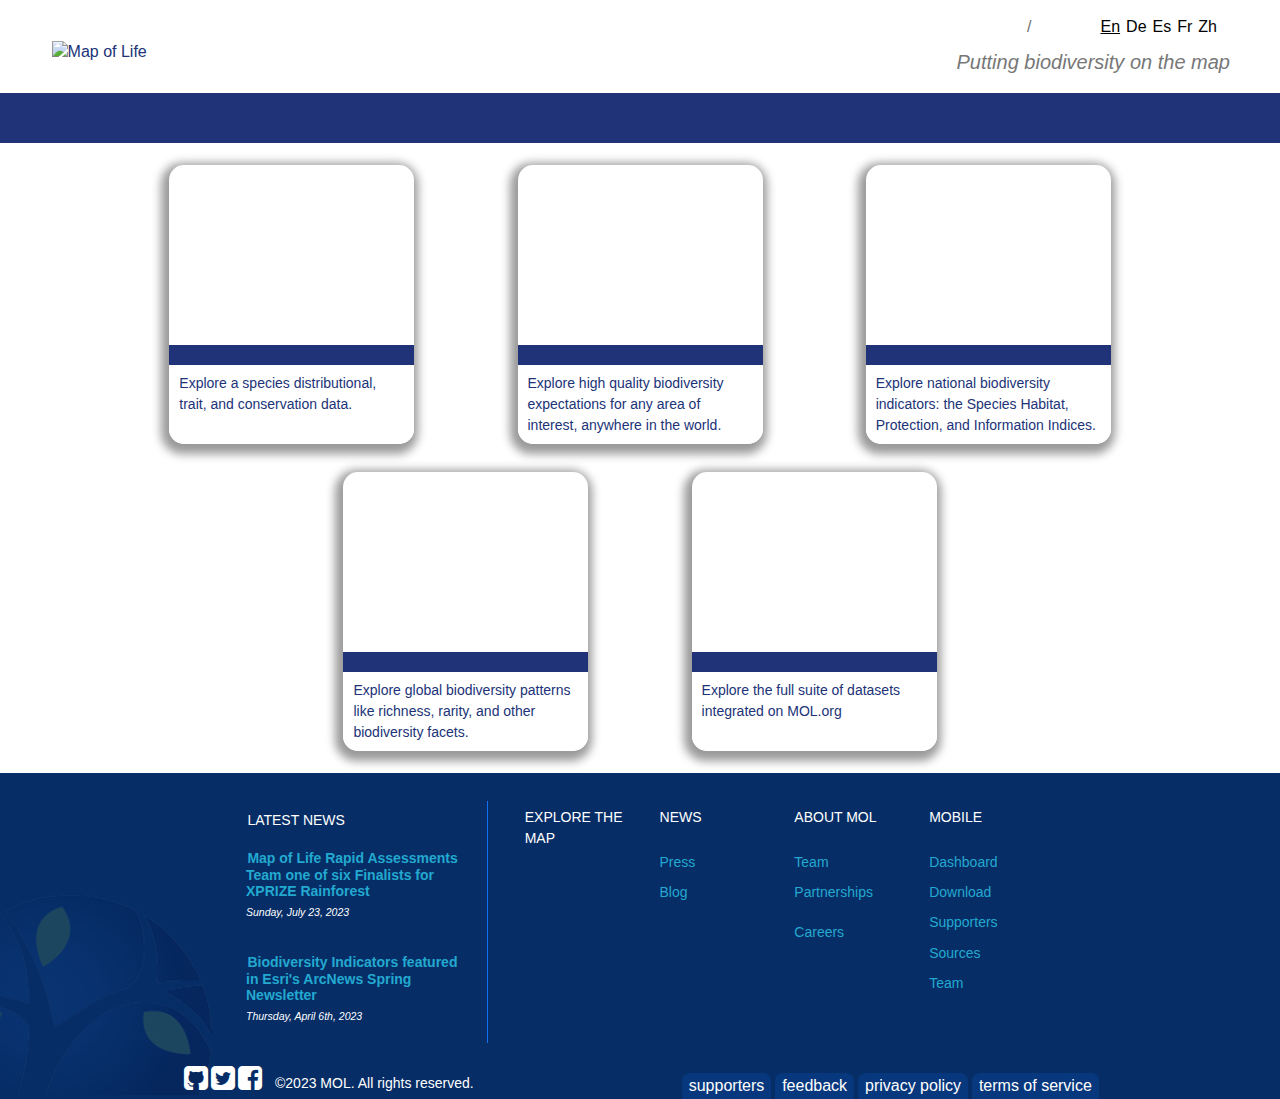
==== commit 3254b9e5: "Auto-generated commit" ====
--- a/index.html
+++ b/index.html
@@ -1,16 +1,16 @@
-<!DOCTYPE html><html lang="en" data-critters-container=""><head><link rel="preconnect" href="https://mapoflife.github.io/landing-next/https://fonts.gstatic.com" crossorigin="">
+<!DOCTYPE html><html lang="en" data-critters-container=""><head><link rel="preconnect" href="https://mapoflife.github.io/landing-dev/https://fonts.gstatic.com" crossorigin="">
     <meta charset="utf-8">
     <title>Map of Life</title>
-    <base href="/landing-next">
+    <base href="/landing-dev">
     <meta name="viewport" content="width=device-width, initial-scale=1">
-    <link rel="icon" type="image/x-icon" href="https://mapoflife.github.io/landing-next/favicon.ico">
+    <link rel="icon" type="image/x-icon" href="https://mapoflife.github.io/landing-dev/favicon.ico">
     <meta content="en" id="mol-lang">
     <meta content="/landing/" id="mol-url">
     <!-- <link class="no-prefix" href="https://fonts.googleapis.com/css?family=Roboto:300,400,500&display=swap" rel="stylesheet">-->
     <style type="text/css">@font-face{font-family:'Material Icons';font-style:normal;font-weight:400;src:url(https://fonts.gstatic.com/s/materialicons/v140/flUhRq6tzZclQEJ-Vdg-IuiaDsNcIhQ8tQ.woff2) format('woff2');}.material-icons{font-family:'Material Icons';font-weight:normal;font-style:normal;font-size:24px;line-height:1;letter-spacing:normal;text-transform:none;display:inline-block;white-space:nowrap;word-wrap:normal;direction:ltr;-webkit-font-feature-settings:'liga';-webkit-font-smoothing:antialiased;}</style>
-  <style>@import"https://fonts.googleapis.com/css?family=Fira+Sans:400,500,500italic,400italic,300,300italic";@import"https://fonts.googleapis.com/icon?family=Material+Icons";html{--mat-option-selected-state-label-text-color:#203378;--mat-option-label-text-color:rgba(0, 0, 0, .87);--mat-option-hover-state-layer-color:rgba(0, 0, 0, .04);--mat-option-focus-state-layer-color:rgba(0, 0, 0, .04);--mat-option-selected-state-layer-color:rgba(0, 0, 0, .04)}html{--mat-optgroup-label-text-color:rgba(0, 0, 0, .87)}html{--mdc-filled-text-field-caret-color:#203378;--mdc-filled-text-field-focus-active-indicator-color:#203378;--mdc-filled-text-field-focus-label-text-color:rgba(32, 51, 120, .87);--mdc-filled-text-field-container-color:whitesmoke;--mdc-filled-text-field-disabled-container-color:#fafafa;--mdc-filled-text-field-label-text-color:rgba(0, 0, 0, .6);--mdc-filled-text-field-disabled-label-text-color:rgba(0, 0, 0, .38);--mdc-filled-text-field-input-text-color:rgba(0, 0, 0, .87);--mdc-filled-text-field-disabled-input-text-color:rgba(0, 0, 0, .38);--mdc-filled-text-field-input-text-placeholder-color:rgba(0, 0, 0, .6);--mdc-filled-text-field-error-focus-label-text-color:#e53935;--mdc-filled-text-field-error-label-text-color:#e53935;--mdc-filled-text-field-error-caret-color:#e53935;--mdc-filled-text-field-active-indicator-color:rgba(0, 0, 0, .42);--mdc-filled-text-field-disabled-active-indicator-color:rgba(0, 0, 0, .06);--mdc-filled-text-field-hover-active-indicator-color:rgba(0, 0, 0, .87);--mdc-filled-text-field-error-active-indicator-color:#e53935;--mdc-filled-text-field-error-focus-active-indicator-color:#e53935;--mdc-filled-text-field-error-hover-active-indicator-color:#e53935;--mdc-outlined-text-field-caret-color:#203378;--mdc-outlined-text-field-focus-outline-color:#203378;--mdc-outlined-text-field-focus-label-text-color:rgba(32, 51, 120, .87);--mdc-outlined-text-field-label-text-color:rgba(0, 0, 0, .6);--mdc-outlined-text-field-disabled-label-text-color:rgba(0, 0, 0, .38);--mdc-outlined-text-field-input-text-color:rgba(0, 0, 0, .87);--mdc-outlined-text-field-disabled-input-text-color:rgba(0, 0, 0, .38);--mdc-outlined-text-field-input-text-placeholder-color:rgba(0, 0, 0, .6);--mdc-outlined-text-field-error-caret-color:#e53935;--mdc-outlined-text-field-error-focus-label-text-color:#e53935;--mdc-outlined-text-field-error-label-text-color:#e53935;--mdc-outlined-text-field-outline-color:rgba(0, 0, 0, .38);--mdc-outlined-text-field-disabled-outline-color:rgba(0, 0, 0, .06);--mdc-outlined-text-field-hover-outline-color:rgba(0, 0, 0, .87);--mdc-outlined-text-field-error-focus-outline-color:#e53935;--mdc-outlined-text-field-error-hover-outline-color:#e53935;--mdc-outlined-text-field-error-outline-color:#e53935;--mat-form-field-disabled-input-text-placeholder-color:rgba(0, 0, 0, .38)}html{--mat-select-panel-background-color:white;--mat-select-enabled-trigger-text-color:rgba(0, 0, 0, .87);--mat-select-disabled-trigger-text-color:rgba(0, 0, 0, .38);--mat-select-placeholder-text-color:rgba(0, 0, 0, .6);--mat-select-enabled-arrow-color:rgba(0, 0, 0, .54);--mat-select-disabled-arrow-color:rgba(0, 0, 0, .38);--mat-select-focused-arrow-color:rgba(32, 51, 120, .87);--mat-select-invalid-arrow-color:rgba(229, 57, 53, .87)}html{--mat-autocomplete-background-color:white}html{--mat-menu-item-label-text-color:rgba(0, 0, 0, .87);--mat-menu-item-icon-color:rgba(0, 0, 0, .87);--mat-menu-item-hover-state-layer-color:rgba(0, 0, 0, .04);--mat-menu-item-focus-state-layer-color:rgba(0, 0, 0, .04);--mat-menu-container-color:white}html{--mat-paginator-container-text-color:rgba(0, 0, 0, .87);--mat-paginator-container-background-color:white;--mat-paginator-enabled-icon-color:rgba(0, 0, 0, .54);--mat-paginator-disabled-icon-color:rgba(0, 0, 0, .12)}html{--mat-paginator-container-size:56px}html{--mdc-checkbox-disabled-selected-icon-color:rgba(0, 0, 0, .38);--mdc-checkbox-disabled-unselected-icon-color:rgba(0, 0, 0, .38);--mdc-checkbox-selected-checkmark-color:#fff;--mdc-checkbox-selected-focus-icon-color:#394aae;--mdc-checkbox-selected-hover-icon-color:#394aae;--mdc-checkbox-selected-icon-color:#394aae;--mdc-checkbox-selected-pressed-icon-color:#394aae;--mdc-checkbox-unselected-focus-icon-color:#212121;--mdc-checkbox-unselected-hover-icon-color:#212121;--mdc-checkbox-unselected-icon-color:rgba(0, 0, 0, .54);--mdc-checkbox-unselected-pressed-icon-color:rgba(0, 0, 0, .54);--mdc-checkbox-selected-focus-state-layer-color:#394aae;--mdc-checkbox-selected-hover-state-layer-color:#394aae;--mdc-checkbox-selected-pressed-state-layer-color:#394aae;--mdc-checkbox-unselected-focus-state-layer-color:black;--mdc-checkbox-unselected-hover-state-layer-color:black;--mdc-checkbox-unselected-pressed-state-layer-color:black}html{--mdc-checkbox-state-layer-size:40px}html{--mat-table-background-color:white;--mat-table-header-headline-color:rgba(0, 0, 0, .87);--mat-table-row-item-label-text-color:rgba(0, 0, 0, .87);--mat-table-row-item-outline-color:rgba(0, 0, 0, .12)}html{--mat-table-header-container-height:56px;--mat-table-footer-container-height:52px;--mat-table-row-item-container-height:52px}html{--mat-badge-background-color:#203378;--mat-badge-text-color:white;--mat-badge-disabled-state-background-color:#b9b9b9;--mat-badge-disabled-state-text-color:rgba(0, 0, 0, .38)}html{--mat-bottom-sheet-container-text-color:rgba(0, 0, 0, .87);--mat-bottom-sheet-container-background-color:white}html{--mat-legacy-button-toggle-text-color:rgba(0, 0, 0, .38);--mat-legacy-button-toggle-state-layer-color:rgba(0, 0, 0, .12);--mat-legacy-button-toggle-selected-state-text-color:rgba(0, 0, 0, .54);--mat-legacy-button-toggle-selected-state-background-color:#e0e0e0;--mat-legacy-button-toggle-disabled-state-text-color:rgba(0, 0, 0, .26);--mat-legacy-button-toggle-disabled-state-background-color:#eeeeee;--mat-legacy-button-toggle-disabled-selected-state-background-color:#bdbdbd;--mat-standard-button-toggle-text-color:rgba(0, 0, 0, .87);--mat-standard-button-toggle-background-color:white;--mat-standard-button-toggle-state-layer-color:black;--mat-standard-button-toggle-selected-state-background-color:#e0e0e0;--mat-standard-button-toggle-selected-state-text-color:rgba(0, 0, 0, .87);--mat-standard-button-toggle-disabled-state-text-color:rgba(0, 0, 0, .26);--mat-standard-button-toggle-disabled-state-background-color:white;--mat-standard-button-toggle-disabled-selected-state-text-color:rgba(0, 0, 0, .87);--mat-standard-button-toggle-disabled-selected-state-background-color:#bdbdbd;--mat-standard-button-toggle-divider-color:#e0e0e0}html{--mat-standard-button-toggle-height:48px}html{--mat-datepicker-calendar-date-selected-state-text-color:white;--mat-datepicker-calendar-date-selected-state-background-color:#203378;--mat-datepicker-calendar-date-selected-disabled-state-background-color:rgba(32, 51, 120, .4);--mat-datepicker-calendar-date-today-selected-state-outline-color:white;--mat-datepicker-calendar-date-focus-state-background-color:rgba(32, 51, 120, .3);--mat-datepicker-calendar-date-hover-state-background-color:rgba(32, 51, 120, .3);--mat-datepicker-toggle-active-state-icon-color:#203378;--mat-datepicker-calendar-date-in-range-state-background-color:rgba(32, 51, 120, .2);--mat-datepicker-calendar-date-in-comparison-range-state-background-color:rgba(249, 171, 0, .2);--mat-datepicker-calendar-date-in-overlap-range-state-background-color:#a8dab5;--mat-datepicker-calendar-date-in-overlap-range-selected-state-background-color:#46a35e;--mat-datepicker-toggle-icon-color:rgba(0, 0, 0, .54);--mat-datepicker-calendar-body-label-text-color:rgba(0, 0, 0, .54);--mat-datepicker-calendar-period-button-icon-color:rgba(0, 0, 0, .54);--mat-datepicker-calendar-navigation-button-icon-color:rgba(0, 0, 0, .54);--mat-datepicker-calendar-header-divider-color:rgba(0, 0, 0, .12);--mat-datepicker-calendar-header-text-color:rgba(0, 0, 0, .54);--mat-datepicker-calendar-date-today-outline-color:rgba(0, 0, 0, .38);--mat-datepicker-calendar-date-today-disabled-state-outline-color:rgba(0, 0, 0, .18);--mat-datepicker-calendar-date-text-color:rgba(0, 0, 0, .87);--mat-datepicker-calendar-date-outline-color:transparent;--mat-datepicker-calendar-date-disabled-state-text-color:rgba(0, 0, 0, .38);--mat-datepicker-calendar-date-preview-state-outline-color:rgba(0, 0, 0, .24);--mat-datepicker-range-input-separator-color:rgba(0, 0, 0, .87);--mat-datepicker-range-input-disabled-state-separator-color:rgba(0, 0, 0, .38);--mat-datepicker-range-input-disabled-state-text-color:rgba(0, 0, 0, .38);--mat-datepicker-calendar-container-background-color:white;--mat-datepicker-calendar-container-text-color:rgba(0, 0, 0, .87)}html{--mat-divider-color:rgba(0, 0, 0, .12)}html{--mat-expansion-container-background-color:white;--mat-expansion-container-text-color:rgba(0, 0, 0, .87);--mat-expansion-actions-divider-color:rgba(0, 0, 0, .12);--mat-expansion-header-hover-state-layer-color:rgba(0, 0, 0, .04);--mat-expansion-header-focus-state-layer-color:rgba(0, 0, 0, .04);--mat-expansion-header-disabled-state-text-color:rgba(0, 0, 0, .26);--mat-expansion-header-text-color:rgba(0, 0, 0, .87);--mat-expansion-header-description-color:rgba(0, 0, 0, .54);--mat-expansion-header-indicator-color:rgba(0, 0, 0, .54)}html{--mat-expansion-header-collapsed-state-height:48px;--mat-expansion-header-expanded-state-height:64px}html{--mat-icon-color:inherit}html{--mat-sidenav-container-divider-color:rgba(0, 0, 0, .12);--mat-sidenav-container-background-color:white;--mat-sidenav-container-text-color:rgba(0, 0, 0, .87);--mat-sidenav-content-background-color:#fafafa;--mat-sidenav-content-text-color:rgba(0, 0, 0, .87);--mat-sidenav-scrim-color:rgba(0, 0, 0, .6)}html{--mat-stepper-header-icon-foreground-color:white;--mat-stepper-header-selected-state-icon-background-color:#203378;--mat-stepper-header-selected-state-icon-foreground-color:white;--mat-stepper-header-done-state-icon-background-color:#203378;--mat-stepper-header-done-state-icon-foreground-color:white;--mat-stepper-header-edit-state-icon-background-color:#203378;--mat-stepper-header-edit-state-icon-foreground-color:white;--mat-stepper-container-color:white;--mat-stepper-line-color:rgba(0, 0, 0, .12);--mat-stepper-header-hover-state-layer-color:rgba(0, 0, 0, .04);--mat-stepper-header-focus-state-layer-color:rgba(0, 0, 0, .04);--mat-stepper-header-label-text-color:rgba(0, 0, 0, .54);--mat-stepper-header-optional-label-text-color:rgba(0, 0, 0, .54);--mat-stepper-header-selected-state-label-text-color:rgba(0, 0, 0, .87);--mat-stepper-header-error-state-label-text-color:#e53935;--mat-stepper-header-icon-background-color:rgba(0, 0, 0, .54);--mat-stepper-header-error-state-icon-foreground-color:#e53935;--mat-stepper-header-error-state-icon-background-color:transparent}html{--mat-stepper-header-height:72px}html{--mat-toolbar-container-background-color:whitesmoke;--mat-toolbar-container-text-color:rgba(0, 0, 0, .87)}html{--mat-toolbar-standard-height:64px;--mat-toolbar-mobile-height:56px}body{font-family:Fira Sans,helvetica neue,Helvetica,Arial,lucida grande,sans-serif;font-weight:300;font-size:16px}html{height:100%;position:relative}body{height:100%;line-height:21px}html,body{height:100%}body{margin:0;font-family:Roboto,Helvetica Neue,sans-serif}html{scroll-behavior:smooth}body{font-family:Fira Sans Light,Helvetica Neue,Helvetica,Arial,Lucida Grande,sans-serif;font-weight:300;font-size:16px}html{min-height:100%;position:relative}body{line-height:21px}</style><link rel="stylesheet" href="https://mapoflife.github.io/landing-next/styles.5b2dd0f882058c4e.css" media="print" onload="this.media='all'"><noscript><link rel="stylesheet" href="styles.5b2dd0f882058c4e.css"></noscript></head>
+  <style>@import"https://fonts.googleapis.com/css?family=Fira+Sans:400,500,500italic,400italic,300,300italic";@import"https://fonts.googleapis.com/icon?family=Material+Icons";html{--mat-option-selected-state-label-text-color:#203378;--mat-option-label-text-color:rgba(0, 0, 0, .87);--mat-option-hover-state-layer-color:rgba(0, 0, 0, .04);--mat-option-focus-state-layer-color:rgba(0, 0, 0, .04);--mat-option-selected-state-layer-color:rgba(0, 0, 0, .04)}html{--mat-optgroup-label-text-color:rgba(0, 0, 0, .87)}html{--mdc-filled-text-field-caret-color:#203378;--mdc-filled-text-field-focus-active-indicator-color:#203378;--mdc-filled-text-field-focus-label-text-color:rgba(32, 51, 120, .87);--mdc-filled-text-field-container-color:whitesmoke;--mdc-filled-text-field-disabled-container-color:#fafafa;--mdc-filled-text-field-label-text-color:rgba(0, 0, 0, .6);--mdc-filled-text-field-disabled-label-text-color:rgba(0, 0, 0, .38);--mdc-filled-text-field-input-text-color:rgba(0, 0, 0, .87);--mdc-filled-text-field-disabled-input-text-color:rgba(0, 0, 0, .38);--mdc-filled-text-field-input-text-placeholder-color:rgba(0, 0, 0, .6);--mdc-filled-text-field-error-focus-label-text-color:#e53935;--mdc-filled-text-field-error-label-text-color:#e53935;--mdc-filled-text-field-error-caret-color:#e53935;--mdc-filled-text-field-active-indicator-color:rgba(0, 0, 0, .42);--mdc-filled-text-field-disabled-active-indicator-color:rgba(0, 0, 0, .06);--mdc-filled-text-field-hover-active-indicator-color:rgba(0, 0, 0, .87);--mdc-filled-text-field-error-active-indicator-color:#e53935;--mdc-filled-text-field-error-focus-active-indicator-color:#e53935;--mdc-filled-text-field-error-hover-active-indicator-color:#e53935;--mdc-outlined-text-field-caret-color:#203378;--mdc-outlined-text-field-focus-outline-color:#203378;--mdc-outlined-text-field-focus-label-text-color:rgba(32, 51, 120, .87);--mdc-outlined-text-field-label-text-color:rgba(0, 0, 0, .6);--mdc-outlined-text-field-disabled-label-text-color:rgba(0, 0, 0, .38);--mdc-outlined-text-field-input-text-color:rgba(0, 0, 0, .87);--mdc-outlined-text-field-disabled-input-text-color:rgba(0, 0, 0, .38);--mdc-outlined-text-field-input-text-placeholder-color:rgba(0, 0, 0, .6);--mdc-outlined-text-field-error-caret-color:#e53935;--mdc-outlined-text-field-error-focus-label-text-color:#e53935;--mdc-outlined-text-field-error-label-text-color:#e53935;--mdc-outlined-text-field-outline-color:rgba(0, 0, 0, .38);--mdc-outlined-text-field-disabled-outline-color:rgba(0, 0, 0, .06);--mdc-outlined-text-field-hover-outline-color:rgba(0, 0, 0, .87);--mdc-outlined-text-field-error-focus-outline-color:#e53935;--mdc-outlined-text-field-error-hover-outline-color:#e53935;--mdc-outlined-text-field-error-outline-color:#e53935;--mat-form-field-disabled-input-text-placeholder-color:rgba(0, 0, 0, .38)}html{--mat-select-panel-background-color:white;--mat-select-enabled-trigger-text-color:rgba(0, 0, 0, .87);--mat-select-disabled-trigger-text-color:rgba(0, 0, 0, .38);--mat-select-placeholder-text-color:rgba(0, 0, 0, .6);--mat-select-enabled-arrow-color:rgba(0, 0, 0, .54);--mat-select-disabled-arrow-color:rgba(0, 0, 0, .38);--mat-select-focused-arrow-color:rgba(32, 51, 120, .87);--mat-select-invalid-arrow-color:rgba(229, 57, 53, .87)}html{--mat-autocomplete-background-color:white}html{--mat-menu-item-label-text-color:rgba(0, 0, 0, .87);--mat-menu-item-icon-color:rgba(0, 0, 0, .87);--mat-menu-item-hover-state-layer-color:rgba(0, 0, 0, .04);--mat-menu-item-focus-state-layer-color:rgba(0, 0, 0, .04);--mat-menu-container-color:white}html{--mat-paginator-container-text-color:rgba(0, 0, 0, .87);--mat-paginator-container-background-color:white;--mat-paginator-enabled-icon-color:rgba(0, 0, 0, .54);--mat-paginator-disabled-icon-color:rgba(0, 0, 0, .12)}html{--mat-paginator-container-size:56px}html{--mdc-checkbox-disabled-selected-icon-color:rgba(0, 0, 0, .38);--mdc-checkbox-disabled-unselected-icon-color:rgba(0, 0, 0, .38);--mdc-checkbox-selected-checkmark-color:#fff;--mdc-checkbox-selected-focus-icon-color:#394aae;--mdc-checkbox-selected-hover-icon-color:#394aae;--mdc-checkbox-selected-icon-color:#394aae;--mdc-checkbox-selected-pressed-icon-color:#394aae;--mdc-checkbox-unselected-focus-icon-color:#212121;--mdc-checkbox-unselected-hover-icon-color:#212121;--mdc-checkbox-unselected-icon-color:rgba(0, 0, 0, .54);--mdc-checkbox-unselected-pressed-icon-color:rgba(0, 0, 0, .54);--mdc-checkbox-selected-focus-state-layer-color:#394aae;--mdc-checkbox-selected-hover-state-layer-color:#394aae;--mdc-checkbox-selected-pressed-state-layer-color:#394aae;--mdc-checkbox-unselected-focus-state-layer-color:black;--mdc-checkbox-unselected-hover-state-layer-color:black;--mdc-checkbox-unselected-pressed-state-layer-color:black}html{--mdc-checkbox-state-layer-size:40px}html{--mat-table-background-color:white;--mat-table-header-headline-color:rgba(0, 0, 0, .87);--mat-table-row-item-label-text-color:rgba(0, 0, 0, .87);--mat-table-row-item-outline-color:rgba(0, 0, 0, .12)}html{--mat-table-header-container-height:56px;--mat-table-footer-container-height:52px;--mat-table-row-item-container-height:52px}html{--mat-badge-background-color:#203378;--mat-badge-text-color:white;--mat-badge-disabled-state-background-color:#b9b9b9;--mat-badge-disabled-state-text-color:rgba(0, 0, 0, .38)}html{--mat-bottom-sheet-container-text-color:rgba(0, 0, 0, .87);--mat-bottom-sheet-container-background-color:white}html{--mat-legacy-button-toggle-text-color:rgba(0, 0, 0, .38);--mat-legacy-button-toggle-state-layer-color:rgba(0, 0, 0, .12);--mat-legacy-button-toggle-selected-state-text-color:rgba(0, 0, 0, .54);--mat-legacy-button-toggle-selected-state-background-color:#e0e0e0;--mat-legacy-button-toggle-disabled-state-text-color:rgba(0, 0, 0, .26);--mat-legacy-button-toggle-disabled-state-background-color:#eeeeee;--mat-legacy-button-toggle-disabled-selected-state-background-color:#bdbdbd;--mat-standard-button-toggle-text-color:rgba(0, 0, 0, .87);--mat-standard-button-toggle-background-color:white;--mat-standard-button-toggle-state-layer-color:black;--mat-standard-button-toggle-selected-state-background-color:#e0e0e0;--mat-standard-button-toggle-selected-state-text-color:rgba(0, 0, 0, .87);--mat-standard-button-toggle-disabled-state-text-color:rgba(0, 0, 0, .26);--mat-standard-button-toggle-disabled-state-background-color:white;--mat-standard-button-toggle-disabled-selected-state-text-color:rgba(0, 0, 0, .87);--mat-standard-button-toggle-disabled-selected-state-background-color:#bdbdbd;--mat-standard-button-toggle-divider-color:#e0e0e0}html{--mat-standard-button-toggle-height:48px}html{--mat-datepicker-calendar-date-selected-state-text-color:white;--mat-datepicker-calendar-date-selected-state-background-color:#203378;--mat-datepicker-calendar-date-selected-disabled-state-background-color:rgba(32, 51, 120, .4);--mat-datepicker-calendar-date-today-selected-state-outline-color:white;--mat-datepicker-calendar-date-focus-state-background-color:rgba(32, 51, 120, .3);--mat-datepicker-calendar-date-hover-state-background-color:rgba(32, 51, 120, .3);--mat-datepicker-toggle-active-state-icon-color:#203378;--mat-datepicker-calendar-date-in-range-state-background-color:rgba(32, 51, 120, .2);--mat-datepicker-calendar-date-in-comparison-range-state-background-color:rgba(249, 171, 0, .2);--mat-datepicker-calendar-date-in-overlap-range-state-background-color:#a8dab5;--mat-datepicker-calendar-date-in-overlap-range-selected-state-background-color:#46a35e;--mat-datepicker-toggle-icon-color:rgba(0, 0, 0, .54);--mat-datepicker-calendar-body-label-text-color:rgba(0, 0, 0, .54);--mat-datepicker-calendar-period-button-icon-color:rgba(0, 0, 0, .54);--mat-datepicker-calendar-navigation-button-icon-color:rgba(0, 0, 0, .54);--mat-datepicker-calendar-header-divider-color:rgba(0, 0, 0, .12);--mat-datepicker-calendar-header-text-color:rgba(0, 0, 0, .54);--mat-datepicker-calendar-date-today-outline-color:rgba(0, 0, 0, .38);--mat-datepicker-calendar-date-today-disabled-state-outline-color:rgba(0, 0, 0, .18);--mat-datepicker-calendar-date-text-color:rgba(0, 0, 0, .87);--mat-datepicker-calendar-date-outline-color:transparent;--mat-datepicker-calendar-date-disabled-state-text-color:rgba(0, 0, 0, .38);--mat-datepicker-calendar-date-preview-state-outline-color:rgba(0, 0, 0, .24);--mat-datepicker-range-input-separator-color:rgba(0, 0, 0, .87);--mat-datepicker-range-input-disabled-state-separator-color:rgba(0, 0, 0, .38);--mat-datepicker-range-input-disabled-state-text-color:rgba(0, 0, 0, .38);--mat-datepicker-calendar-container-background-color:white;--mat-datepicker-calendar-container-text-color:rgba(0, 0, 0, .87)}html{--mat-divider-color:rgba(0, 0, 0, .12)}html{--mat-expansion-container-background-color:white;--mat-expansion-container-text-color:rgba(0, 0, 0, .87);--mat-expansion-actions-divider-color:rgba(0, 0, 0, .12);--mat-expansion-header-hover-state-layer-color:rgba(0, 0, 0, .04);--mat-expansion-header-focus-state-layer-color:rgba(0, 0, 0, .04);--mat-expansion-header-disabled-state-text-color:rgba(0, 0, 0, .26);--mat-expansion-header-text-color:rgba(0, 0, 0, .87);--mat-expansion-header-description-color:rgba(0, 0, 0, .54);--mat-expansion-header-indicator-color:rgba(0, 0, 0, .54)}html{--mat-expansion-header-collapsed-state-height:48px;--mat-expansion-header-expanded-state-height:64px}html{--mat-icon-color:inherit}html{--mat-sidenav-container-divider-color:rgba(0, 0, 0, .12);--mat-sidenav-container-background-color:white;--mat-sidenav-container-text-color:rgba(0, 0, 0, .87);--mat-sidenav-content-background-color:#fafafa;--mat-sidenav-content-text-color:rgba(0, 0, 0, .87);--mat-sidenav-scrim-color:rgba(0, 0, 0, .6)}html{--mat-stepper-header-icon-foreground-color:white;--mat-stepper-header-selected-state-icon-background-color:#203378;--mat-stepper-header-selected-state-icon-foreground-color:white;--mat-stepper-header-done-state-icon-background-color:#203378;--mat-stepper-header-done-state-icon-foreground-color:white;--mat-stepper-header-edit-state-icon-background-color:#203378;--mat-stepper-header-edit-state-icon-foreground-color:white;--mat-stepper-container-color:white;--mat-stepper-line-color:rgba(0, 0, 0, .12);--mat-stepper-header-hover-state-layer-color:rgba(0, 0, 0, .04);--mat-stepper-header-focus-state-layer-color:rgba(0, 0, 0, .04);--mat-stepper-header-label-text-color:rgba(0, 0, 0, .54);--mat-stepper-header-optional-label-text-color:rgba(0, 0, 0, .54);--mat-stepper-header-selected-state-label-text-color:rgba(0, 0, 0, .87);--mat-stepper-header-error-state-label-text-color:#e53935;--mat-stepper-header-icon-background-color:rgba(0, 0, 0, .54);--mat-stepper-header-error-state-icon-foreground-color:#e53935;--mat-stepper-header-error-state-icon-background-color:transparent}html{--mat-stepper-header-height:72px}html{--mat-toolbar-container-background-color:whitesmoke;--mat-toolbar-container-text-color:rgba(0, 0, 0, .87)}html{--mat-toolbar-standard-height:64px;--mat-toolbar-mobile-height:56px}body{font-family:Fira Sans,helvetica neue,Helvetica,Arial,lucida grande,sans-serif;font-weight:300;font-size:16px}html{height:100%;position:relative}body{height:100%;line-height:21px}html,body{height:100%}body{margin:0;font-family:Roboto,Helvetica Neue,sans-serif}html{scroll-behavior:smooth}body{font-family:Fira Sans Light,Helvetica Neue,Helvetica,Arial,Lucida Grande,sans-serif;font-weight:300;font-size:16px}html{min-height:100%;position:relative}body{line-height:21px}</style><link rel="stylesheet" href="https://mapoflife.github.io/landing-dev/styles.5b2dd0f882058c4e.css" media="print" onload="this.media='all'"><noscript><link rel="stylesheet" href="styles.5b2dd0f882058c4e.css"></noscript></head>
   <body class="mat-typography">
     <mol-root></mol-root>
-  <script src="https://mapoflife.github.io/landing-next/runtime.eef18d1cd9aa969c.js" type="module"></script><script src="https://mapoflife.github.io/landing-next/polyfills.55c66929d2c905f0.js" type="module"></script><script src="https://mapoflife.github.io/landing-next/scripts.741918227cf5d3e3.js" defer=""></script><script src="https://mapoflife.github.io/landing-next/main.ce560d6ae8d3929b.js" type="module"></script>
+  <script src="https://mapoflife.github.io/landing-dev/runtime.eef18d1cd9aa969c.js" type="module"></script><script src="https://mapoflife.github.io/landing-dev/polyfills.55c66929d2c905f0.js" type="module"></script><script src="https://mapoflife.github.io/landing-dev/scripts.741918227cf5d3e3.js" defer=""></script><script src="https://mapoflife.github.io/landing-dev/main.0912584c267cb502.js" type="module"></script>
 
 </body></html>